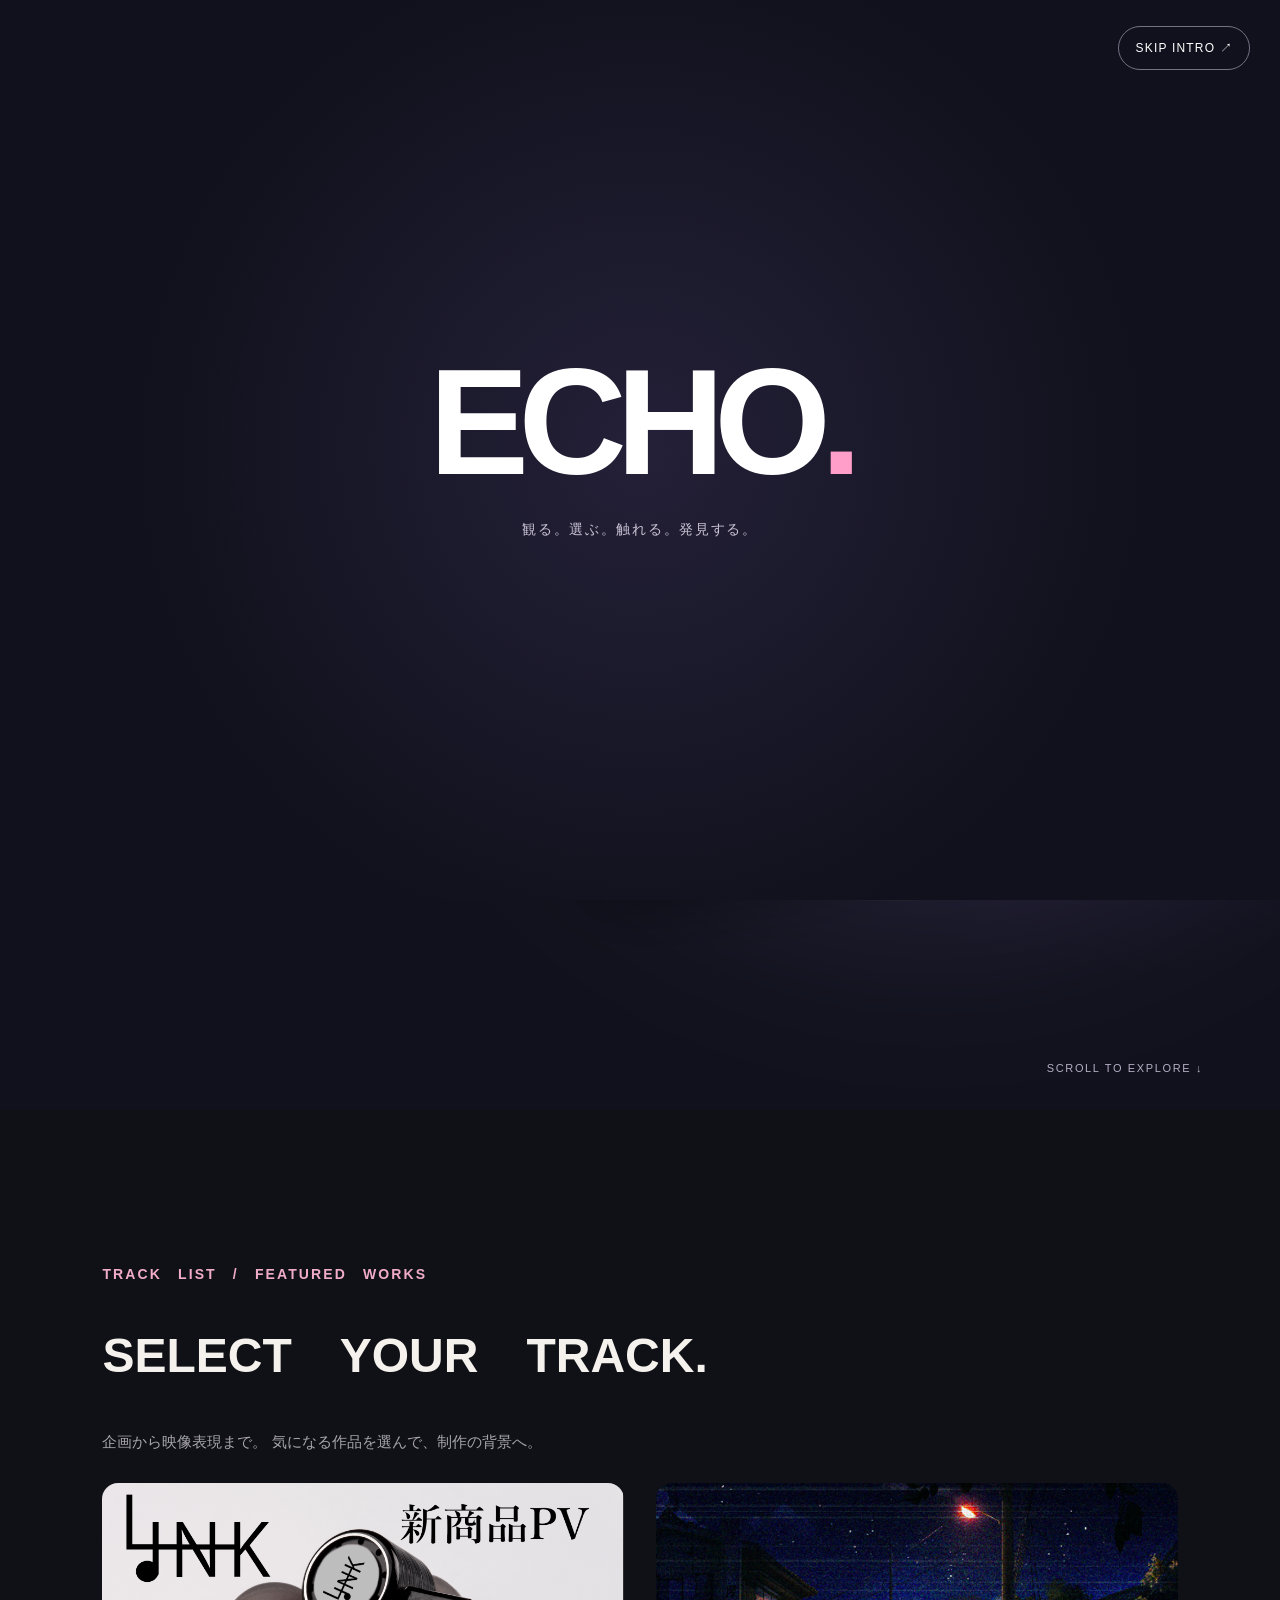
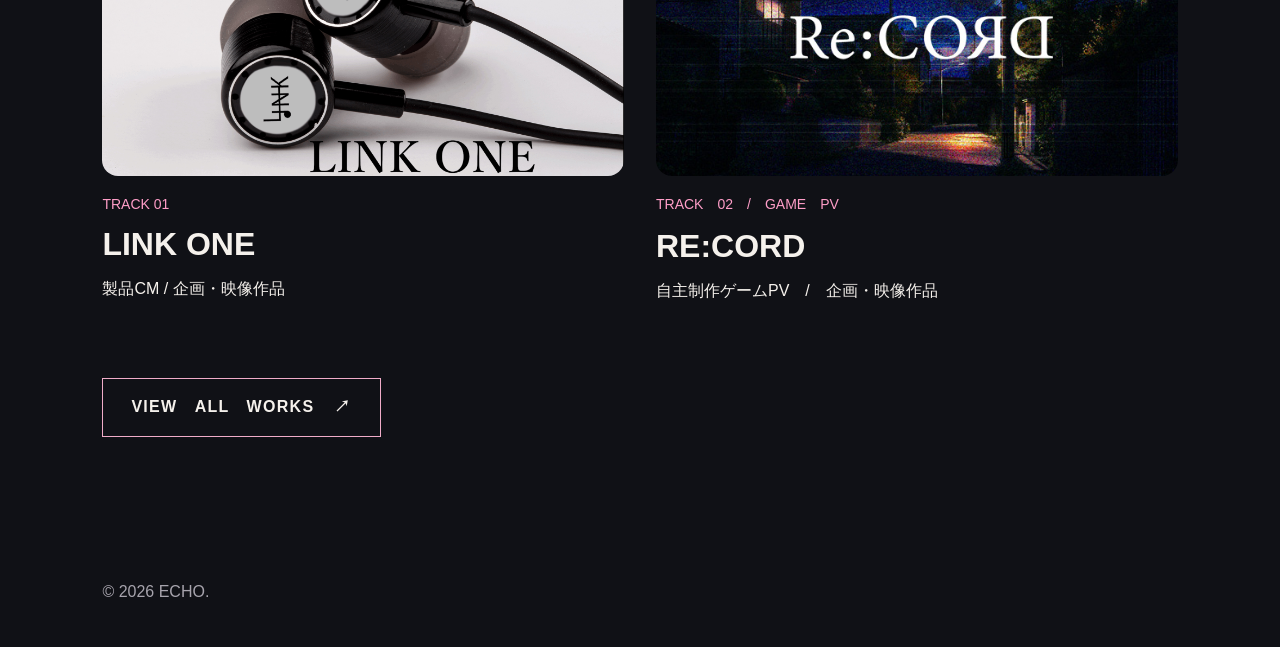
==== index.html @ 626e4f7c "Add files via upload" ====
<!DOCTYPE html>
<html lang="ja">


<head>
    <meta charset="UTF-8">
    <meta name="viewport" content="width=device-width,initial-scale=1.0">
    <title>HOME | ECHO.</title>
    <link rel="stylesheet" href="style.css">
</head>


<body>

    <!--　ECHO / OPENING　-->
    <div class="echo-opening" id="echo-opening" hidden>

        <button
               class="echo-opening-skip"
               id="echo-opening-skip"
               type="button">
               SKIP INTRO ↗ 
        </button>

        <div class="echo-opening-center">

            <div class="echo-opening-rings" aria-hidden="true">
                <span></span>
                <span></span>
                <span></span>
                <span></span>
            </div>

            <div class="echo-opening-logo">
                ECHO<span>.</span>
           </div>

            <p class="echo-opening-caption">
                観る。選ぶ。触れる。発見する。
            </p>

        </div>

    </div>

    <!--　サイト共通ナビゲーション　-->
    <nav class="site-nav" aria-label="メインナビゲーション">

        <a href="index.html" aria-current="page">
            HOME
        </a>

        <a href="works.html">
            WORKS
        </a>

        <a href="projects.html">
            PROJECTS
        </a>

        <a href="about.html">
            ABOUT
        </a>

        <a href="contact.html">
            CONTACT
        </a>

    </nav>


    <!--　ECHO/NEW HOME　-->
    <header class="echo-hero" id="home">

        <div class="echo-ambient" aria-hidden="true"></div>
        <div class="echo-burst" aria-hidden="true"></div>
        
        <div class="echo-hero-copy">

            <p class="echo-eyebrow">
                A CREATIVE ENTERTAINMENT ARCHIVE
            </p>

            <h1 class="echo-logo">
                ECHO<span>.</span>
            </h1>

            <p class="echo-main-copy">
                次は、どの世界で遊ぶ？
            </p>

            <p class="echo-sub-copy">
                観る。選ぶ。触れる。発見する。<br>
                生きた証が、誰かの記録に響く。
            </p>

            <div class="echo-colors" aria-hidden="true">
                <span></span>
                <span></span>
                <span></span>
                <span></span>
            </div>

            <div class="echo-actions">
                <a href="#works" class="echo-primary-btn">
                    EXPLORE WORKS ↗
                </a>

                <a href="about.html" class="echo-secondary-btn">
                    ABOUT ECHO ↗
                </a>
            </div>

            <div class="echo-now-selected">
                <span id="echo-now-label">
                    NOW SELECTED / GAME 
                </span>

                <a id="echo-open-work" href="record.html">
                    RE:CORDを見る ↗ 
                </a>
            </div>

            <p class="echo-tagline">
                STILL PLAYING. STILL RESONATING.
            </p>

        </div>

        <!--　浮遊する作品ジャケット　-->
        <div class="echo-stage" aria-label="注目作品">

            <!--　メイン作品　-->
            <a href="record.html"
               class="echo-card echo-card-main">

              <img src="record-thumb.jpg" alt="RE:CORD">

              <span class="echo-card-label">
                FEATURED / GAME
                <strong>RE:CORD</strong>
              </span>
            </a>

            <!--　サブ作品01　-->
            <a href="link-one.html"
               class="echo-card echo-card-link">

              <img src="LINK ONE サムネ.jpg" alt="LINK ONE">

              <span class="echo-card-label">
                VIDEO / LINK ONEのCMサムネイル
              </span>
            </a>

            <!--　サブ作品02　-->
            <a href="works.html"
               class="echo-card echo-card-design">

              <img src="corporate-series-thumb.png" alt="FRAME WORKS">

              <span class="echo-card-label">
                DESIGN / FRAME WORKS
              </span>
            </a>

        </div>

        <p class="echo-scroll">
            SCROLL TO EXPLORE ↓ 
        </p>

    </header>
    

    <main>
        <section id="works">
            
            <!--　TRACK　LIST　-->
            <div class="works-section-heading">

                <p class="works-section-label">
                    TRACK　LIST　/　FEATURED　WORKS
                </p>

                <h2>SELECT　YOUR　TRACK.</h2>

                <p class="works-section-description">
                    企画から映像表現まで。
                    気になる作品を選んで、制作の背景へ。
                </p>

            </div>

            <!--　作品一覧の開始　-->
            <div class="works-grid">

            <article class="work-card">
               
                <a class="work-link" href="link-one.html">
                    
                <div class="work-frame">
                    <img
                        class="work-art"
                        src="LINK ONE サムネ.jpg"
                        alt="有線イヤホンLINK ONEのCMサムネイル"
                    >
                </div>

                <p class="work-category">TRACK 01</p>
                <h3>LINK ONE</h3>
                <p>製品CM / 企画・映像作品</p>

                </a>
            </article>

            <!--- TRACK 02 :RE:CODE -->
            <article class="work-card">

                <a class="work-link" href="record.html">


                    <div class="work-frame">
                    
                        <img
                            class="work-art"
                            src="record-thumb.jpg"
                            alt="夜の町を背景にしたRE：CORDのゲームPVサムネイル"
                            >

                    </div>

                    <p class="work-category">TRACK　02　/　GAME　PV</p>

                    <h3>RE:CORD</h3>

                    <p>自主制作ゲームPV　/　企画・映像作品</p>

                </a>

            </article>

            </div>

           <!--　WORKS専用ページへのリンク　-->
           <a class="archive-link" href="works.html">
              VIEW　ALL　WORKS
              <span aria-hidden="true">↗</span>
           </a>
            
        </section>
    </main>


    <footer>
        <p>© 2026 ECHO.</p>
    </footer>


<script>
(() => {
    const hero = document.querySelector(".echo-hero");
    if(!hero) return;

    const cards = [
        ...hero.querySelectorAll(".echo-stage .echo-card")
    ];

    const works = {
        "record.html":{
            title:"RE:CORD",
            genre:"GAME",
            color:"#BDA2FF"
        },

        "link-one.html":{
            title:"LINK ONE",
            genre:"VIDEO",
            color:"#65DDE0"
        },

        "works.html":{
            title:"FRAME WORKS",
            genre:"DESIGN",
            color:"#FFD36F"
        }
    };

    const label = document.getElementById("echo-now-label");
    const openLink = document.getElementById("echo-open-work");
    const burst = hero.querySelector(".echo-burst")

    function updateSelected(){
        const main = hero.querySelector(".echo-card-main");
        const url = main.getAttribute("href");
        const work = works[url];

        if(!work) return;

        hero.style.setProperty("--echo-accent", work.color);

        label.textContent = "NOW SELECTED / " + work.genre;

        openLink.textContent = work.title + "を見る ↗ "
        openLink.href = url;

        cards.forEach(card => {
            const cardWork = works[card.getAttribute("href")];
            if (!cardWork) return;

            const action = card === main
              ? "詳細を見る : "
              :"メイン作品に選ぶ : ";

            card.setAttribute("aria-label", action + cardWork.title);
        });
    }

    cards.forEach(card => {
        card.addEventListener("click", event => {

            //メイン作品なら、そのまま詳細ページへ
            if (card.classList.contains("echo-card-main")){
                return;
            }

            //小さい作品なら、メインと入れ替える
            event.preventDefault();

            const previousMain =
              hero.querySelector(".echo-card-main");

            const previousSlot = 
              card.classList.contains("echo-card-link")
              ? "echo-card-link"
              : "echo-card-design";

            previousMain.classList.replace(
                "echo-card-main",
                previousSlot
            );

            card.classList.replace(
                previousSlot,
                "echo-card-main"
            );

            updateSelected();

            // ECHO BURSTｗｐ発動
            if (burst){
                burst.classList.remove("is-playing");

                //　連続クリックでも再生する
                void burst.offsetWidth;

                burst.classList.add("is-playing");
            }
        });
    });

    updateSelected();


    // =====================================
    // ECHO / 3D PARALLAX
    // =====================================

    const stage = hero.querySelector(".echo-stage");

    const canParallax = 
        window.matchMedia("(hover: hover) and (pointer: fine)").matches &&
        !window.matchMedia("(prefers-reduced-motion: reduce)").matches;

    if(stage && canParallax){

        let frameId = null;
        let mouseX = 0;
        let mouseY = 0;

        function moveCards(){
            frameId = null;

            cards.forEach(card => {

                //　メイン作品は大きく動かす
                const depth = 
                card.classList.contains("echo-card-main")
                    ? 1
                    : 0.55;

                card.style.setProperty(
                    "--echo-rot-x",
                    (-mouseY * 7 * depth) + "deg"
                );

                card.style.setProperty(
                    "--echo-rot-y",
                    (-mouseX * 9 * depth) + "deg"
                );

                card.style.setProperty(
                    "--echo-x",
                    (mouseX * 16 * depth) + "px"
                );

                card.style.setProperty(
                    "--echo-y",
                    (mouseY * 12 * depth) + "px"
                );
            });
        }

        stage.addEventListener("pointermove", event => {
            const rect = stage.getBoundingClientRect();

            mouseX = Math.max(-1, Math.min(1,
                (event.clientX - rect.left) / rect.width * 2 - 1
            ));

            mouseY = Math.max(-1, Math.min(1,
                (event.clientY - rect.top) / rect.height * 2 - 1
            ));

            if(frameId === null){
               frameId = requestAnimationFrame(moveCards);

            }
        });

        stage.addEventListener("pointerleave", () =>{
            if(frameId !== null){
                cancelAnimationFrame(frameId);
                frameId = null;
            }

            cards.forEach(card =>{
                card.style.removeProperty("--echo-rot-x");
                card.style.removeProperty("--echo-rot-y");
                card.style.removeProperty("--echo-x");
                card.style.removeProperty("--echo-y");
            });
        });
    }


})();
</script>

<script>
(() => {
    const opening = document.getElementById("echo-opening")
    const skip = document.getElementById("echo-opening-skip")

    if(!opening || !skip)return;

    //　動きを減らす設定ならオープニングを省略
    if(window.matchMedia(
        "(prefers-reduced-motion:reduce)"
    ).matches){
        return;
    }

    // オープニング開始
    opening.hidden = false;
    opening.classList.add("is-playing");

    let finished = false;

    function closeOpening(){
        if (finished) return;

        finished = true;
        opening.classList.add("is-closing");

        window.clearTimeout(timer);

        window.setTimeout(() => {
            opening.hidden = true;
        },350);
    }

    // 1.6秒後にオープニングを自動終了
    const timer = window.setTimeout(closeOpening, 1600);

    // スキップボタン
    skip.addEventListener("click", () => {
        closeOpening();

        // スキップ後はHOMEのボタンへ移動
        const homeButton =
            document.querySelector(".echo-primary-btn");

        if(homeButton){
           homeButton.focus({ preventScroll: true});
        }
    });
})();
</script>

</body>
</html>
---- style.css ----
/*　ページ全体のデザイン　*/
body {
    margin:0;
    background-color:#101116;
    color:#F5F1EC;
    font-family:Arial,sans-serif;
}


/*　最初の画面　*/
header{
    min-height:80vh;
    padding:40px 8%;

    display:flex;
    flex-direction:column;
    justify-content:center;

    background:radial-gradient(
        circle at 80% 30%,
        #39253F,
        #101116 65%
    );
}


/*　メインタイトル　*/
h1{
    font-size: clamp(48px,8vw,120px);
    letter-spacing:  0.04em;
    margin:0;
}


/*　キャッチコピー　*/
header p{
    color: #f0acc8;
    font-size: 20px;
}


/*　トップページのメイン部分　*/
main:not(.detail-page){
    padding:100px 8%;
}


/*　WORKS見出し　*/
h2{
    font-size: 48px;
}


/*　ページ下部　*/
footer{
    padding: 30px 8%;
    color:#A7A4AD;
}


/*　文字が下から現れるアニメーション　*/
@keyframes fadeUp{
    from{
        opacity: 0;
        transform:translateY(30px);
    }

    to{
        opacity:1;
        transform:translateY(0);
    }
}


/*　メインタイトルを動かす　*/
header h1{
    animation:fadeUp 1s ease-out both;
}


/*　キャッチコピーを少し遅れて動かす　*/
header p{
    animation:fadeUp 1s ease-out 0.3s both;
}


/*　ページ内の移動をなめらかにする　*/
html{
    scroll-behavior: smooth;
}


/*　動きを減らす設定の利用者に対応　*/
@media (prefers-reduced-motion: reduce){
    html{
        scroll-behavior: auto;
    
    }

    header h1,
    header p{
        animation:none;
    }
    
}


/*　作品カード全体　*/
.work-card{
    display:block;
    max-width: 540px;
    margin: 50px;
}


/*　画像を表示する枠　*/
.work-frame{
    overflow:hidden;
    border-radius:16px;
}


/*　カーソルを合わせたとき　*/
.work-card:hover .work-art{
    transform:scale(1.08);
}


/*　作品画像　*/
.work-art{
    display:block;
    width:100%;
    height:300px;
    object-fit:cover;

    transition:transform 0.5s ease;
}


/*　作品のカテゴリー　*/
.work-category{
    color:#F0ACC8;
    font-size:14px;
    margin-top:20px;
}


@media (prefers-reduced-motion:reduce){
    .work-art{
        transition:none;
    
    }
}


/*　作品カードのリンク　*/
.work-link{
    display:block;
    color:inherit;
    text-decoration:none;
}


/*　キーボート操作時の目印　*/
.work-link:focus-visible{
    outline:2px solid #F0ACC8;
    outline-offset: 6px;
}


/*　詳細ページ全体　*/
.detail-page{
    box-sizing:border-box;
    width:100%;
    max-width: 1280px;
    margin:0 auto;
    padding:80px 5% 120px;
}


/*　戻るリンク　*/
.back-link{
    display: inline-block;
    color:#F0ACC8;
    text-decoration:none;
    margin-bottom: 40px;
}


/*　作品カテゴリー　*/
.detail-category{
    color:#F0ACC8;
    font-size:14px;
    margin:0 0 16px;
}


/*　詳細ぺージのタイトル　*/
.detail-page h1{
    font-size:clamp(48px,8vw,100px);
    line-height: 1;
    margin:0;
}


/*　キャッチコピー　*/
.detail-lead{
    color:#F0ACC8;
    font-size:22px;
    margin-top:24px;
    margin-bottom:50px;
}


/*　作品の画像　*/
.detail-image{
    display:block;
    width:100%;
    height: auto;
    border-radius:16px;
}


/*　作品紹介文　*/
.detail-content{
    max-width: 760px;
    margin-top:90px;
    line-height: 1.9;
}


/*　動画セクション　*/
.movie-section{
    margin: 80px 0 0;
}


/*　動画セクション見出し　*/
.movie-section h2{
    font-size:clamp(32px,5vw,56px);
    margin:0 0 30px;
    letter-spacing: 0.04em;
    line-height: 1.1;
}


/*　動画の枠　*/
.video-frame{
    width:100%;
    max-width: 960px;
    aspect-ratio: 16/9;
    border-radius: 16px;
    overflow: hidden;
}

/*　Youtube動画　*/
.video-frame iframe{
    display: block;
    width:100%;
    height: 100%;
    border:none;
}


/*　コンセプト見出し　*/
.detail-content h2{
    font-size:clamp(32px,5vw,56px);
    margin:0 0 24px;
    letter-spacing: 0.04em;
    line-height: 1.1;
}


/*　本文　*/
.detail-content p{
    line-height: 1.9;
    margin: 0;
}


/*　制作情報全体　*/
.project-info{
    margin-top:80px;
}


/*　セクションのタイトル　*/
.project-info h2{
    font-size:24px;
    color:#F0ACC8;
    margin-bottom: 24px;
}


/*　制作情報を横並びにする　*/
.info-grid{
    display:grid;
    grid-template-columns: repeat(3,1fr);
    gap:30px;

    border-top:1px solid #45404B;
    padding-top:30px;
    margin:0;
}


/*　項目名　*/
.info-item dt{
    font-size:13px;
    color:#AAA4B0;
    margin-bottom:12px;
}


/*　項目の内容　*/
.info-item dd{
    font-size:18px;
    color:#FFFFFF;
    margin:0;
}


/*　スマホ表示　*/
@media(max-width:640px){
    .info-grid{
        grid-template-columns: 1fr;
        gap:24px;
    }
}


/*　演出紹介セクション　*/
.creative-point{
    display:grid;
    grid-template-columns: minmax(0,1fr) minmax(0,1fr);
    grid-template-areas: "visual text";
    gap:50px;
    align-items:center;

    margin-top:100px;
    padding-top:60px;
    border-top:1px solid #45404B;
}


/*　画像の枠　*/
.point-visual{
    grid-area: visual;
    overflow:hidden;
    border-radius: 16px;
}


/*　演出紹介の画像　*/
.point-visual img{
    display:block;
    width:100%;
    aspect-ratio: 4/3;
    object-fit: cover;

    transition:transform 0.5s ease;
}


/*　ホバーすると拡大　*/
.point-visual:hover img{
    transform:scale(1.05);
}


/*　番号　*/
.point-number{
    color:#F0ACC8;
    font-size:14px;
    letter-spacing:0.1em;

}


/*　見出し　*/
.point-text h2{
    font-size:32px;
    line-height:1.5;
}


/*　説明文　*/
.point-text p{
    line-height:1.9;
}


/*　動きを減らす設定に対応　*/
@media(prefers-reduced-motion:reduce){
    .point-visual img{
        transition: none;
    }

    .point-visual:hover img{
        transform:none;
    }
}


/*　文章の配置　*/
.point-text{
    grid-area:text;
}


/*　左右を反転させる　*/
.creative-point--reverse{
    grid-template-areas:"text visual";
}


/*　スマホでは両方とも縦並び　*/
@media(max-width:720px){
    .creative-point,
    .creative-point--reverse{
        grid-template-columns: minmax(0,1fr);
        grid-template-areas:
          "visual"
           "text";
    }
}


/*　SOUNDモードのボタン配置　*/
.sound-selector{
    display:flex;
    flex-wrap:wrap;
    gap:10px;
    margin-top:25px;
}


/*　ボタンの基本デザイン　*/
.sound-button{
    padding:12px 20px;
    border: 1px solid #584A60;
    border-radius: 6px;

    background-color: #211D28;
    color:#FFFFFF;
    font:inherit;
    
    transition:all 0.3s ease;
}


/*　カーソルを合わせたとき　*/
.sound-button:hover,
.sound-button:focus-visible{
    border-color:#F0ACC8;
}


/*　選択中のボタン　*/
.sound-button.is-active{
    background-color: #F0ACC8;
    color:#101116;
    border-color:#F0ACC8;
}


/*　選択中モードの表示　*/
.sound-current{
    margin-top:20px;
    font-size:14px;
}

.sound-current span{
    color: #F0ACC8;
    font-weight:bold;
}

@media(prefers-reduced-motion:reduce){
    .sound-button{
        transition:none;
    }
}


/*　SOUND画像の切り替え演出　*/
#sound-preview{
    opacity:1;
    filter:blur(0px);

    transition:
      opacity 0.45s ease,
      filter 0.45s ease,
      transform 0.5s ease;
}


/*　切り替え中　*/
#sound-preview.is-changing{
    opacity:0;
    filter: blur(6px);
}


/*　動きを減らす設定　*/
@media(prefers-reduced-motion:reduce){
    #sound-preview{
        transition: none;
        filter:none;
    }
}


/*　スマホ向けの余白・文字サイズ調整　*/
@media (max-width:720px){

    .detail-page{
        padding:50px 6% 80px;
    }

   .creative-point{
    gap:24px;
    margin-top:64px;
    padding-top:40px;
   }
   
   .point-text h2{
    font-size:24px;
   }

}


/*　LINK　ONE　ファストビュー　*/

/*　TRACKの文字・登場アニメーション　*/
.detail-page > .detail-category{
    font-size:12px;
    letter-spacing: 0.2em;
    animation: fadeUp 0.8s ease-out 0.1s both;
}


/*　メインタイトル　*/
.detail-page > h1{
    font-size:clamp(64px,10vw,144px);
    font-weight: 800;
    letter-spacing: -0.055em;
    line-height: 0.95;
    margin-top:24px;
    animation: fadeUp 0.8s ease-out 0.3s both;
}


/*　キャッチコピー・登場アニメーション　*/
.detail-page > .detail-lead{
    font-size:clamp(18px,2vw,24px);
    letter-spacing: 0.12em;
    margin-top:30px;
    margin-bottom: 44px;
    animation: fadeUp 0.8s ease-out 0.5s both;
}


/*　メイン画像・登場アニメーション　*/
.detail-page > .detail-image{
    width:100%;
    height: auto;
    border-radius: 10px;
    box-shadow: 0 30px 80px rgba(0, 0, 0, 0.35);
    animation: fadeUp 1s ease-out 0.7s both;
}


/*　動きを減らす設定の利用者に対応　*/
@media(prefers-reduced-motion: reduce){
    .detail-page > .detail-category,
    .detail-page > h1,
    .detail-page > .detail-lead,
    .detail-page > .detail-image{
        animation: none;
    }
}


/*　スクロール登場演出：初期状態　*/
.detail-page .creative-point.scroll-reveal{
    opacity:0;
    transform: translateY(50px);

    transition:
       opacity 0.8s ease,
       transform 0.8s ease;
}


/*　画面に入ったとき　*/
.detail-page .creative-point.scroll-reveal.is-visible{
    opacity:1;
    transform:translateY(0);
}


/*　動きを減らす設定　*/
@media(prefers-reduced-motion: reduce){
    .detail-page .creative-point.scroll-reveal{
        opacity:1;
        transform:none;
        transition:none;
    }
}


/*　ケーブル演出動画　*/
.creative-point .point-visual .cable-video{
    display:block;
    width: 100%;
    max-width: 100%;
    height: auto;
    aspect-ratio: 16/9;
    object-fit: contain;
    background-color: #101116;
}


/*　WORKSを横並びにする　*/
.works-grid{
    display: grid;
    grid-template-columns: repeat(2,minmax(0,1fr));
    gap: 32px;
    margin-top:0;
}


/*　作品カードの余分な余白を解除　*/
.works-grid .work-card{
    width: 100%;
    max-width: none;
    margin: 0;
}


/*　サムネイルの比率を統一　*/
.works-grid .work-art{
    height: auto;
    aspect-ratio: 16/9;
}


/*　スマホでは横並びにする　*/
@media(max-width:720px){
    .works-grid{
        grid-template-columns: 1fr;
        gap:40px;
    }
}


/* =================================
   RE:CORD 専用デザイン
================================= */

/*　ページ全体の背景　*/
.record-page{
    background: 
        radial-gradient(
            circle at 85% 15%,
            #301824 0%,
            transparent 35%

        ),
        linear-gradient(
            135deg,
            #151F32,
            #090D16 65%
        );

    color:#E9EAF0;

}


/*　BACK　TO　WORKS　*/
.record-page .back-link{
    color:#C98290; 
}


/*　TRACK　02　*/
.record-page .detail-category{
    color:#C98290;
}


/*　RE:CORDのタイトル・グリッチ演出　*/
.record-page .detail-page > h1{
    color:#E9EAF0;
    text-shadow: 0 0 35px rgba(122, 13, 18, 0.35);
    animation: 
        fadeUp 0.8s ease-out 0.3s both,
        recordGlitch 7s steps(1,end) 1.3s infinite;
}


/*　キャッチコピー　*/
.record-page .detail-lead{
    color:#BABCC8;
}


/*　制作情報の見出し　*/
.record-page .project-info h2{
    color:#C98290;
}


/*　メインビジュアル　*/
.record-page .detail-image{
    border: 1px solid #42303B;
    box-sizing:border-box;
    box-shadow: 0 24px 70px rgba(0, 0, 0, 0.5);
}


/* =================================
   RE:CORD グリッチ演出
================================= */

/*　一瞬だけ色がずれる　*/
@keyframes recordGlitch{

    0%, 86%, 91%, 100%{
        text-shadow: 0 0 22px #321A23;
    }

    87%, 89%{
        text-shadow: 
            -3px 0 #8B1016,
             3px 0 #355D85;
    }

    88%, 90%{
        text-shadow:
             2px 0 #8B1016,
            -2px 0 #355D85;
    }

}


/*　動きを減らす設定への対応　*/
@media (prefers-reduced-motion: reduce){
    .record-page .detail-page > h1{
        animation: none;
    }
}


/* RE:CORD　ネタバレ解説　*/
.record-page .record-spoiler{
    margin-top:30px;
    border:1px solid #42303B;
    border-radius: 12px;
    background-color: #151926;
    overflow: hidden;
}


/*　クリックする部分　*/
.record-page .record-spoiler summary{
    padding:20px;
    color:#C98290;
    font-weight: bold;
    cursor: pointer;

    list-style: none;
    display: flex;
    align-items: center;
    justify-content: space-between;
    gap: 16px;
}


/*　マウスを合わせたとき　*/
.record-page .record-spoiler summary:hover{
    background-color: #231D2A;
}


/*　開いたときの内容　*/
.record-page .record-spoiler-body{
    padding: 0 20px 24px;
}


/*　演出画像　*/
.record-page .record-spoiler-body img{
    display: block;
    width: 100%;
    height: auto;
    border-radius: 8px;
    margin-bottom: 24px;
}


/*　ネタバレ内の見出し　*/
.record-page .record-spoiler h3{
    color: #E9EAF0;
    font-size: 22px;
}


/*　ネタバレを開いたときのデザイン　*/
.record-page .record-spoiler[open]{
    border-color:#C98290;
}


/*　標準の三角マークを非表示　*/
.record-page .record-spoiler summary::after{
    content:"+";
    font-size: 24px;
    color:#C98290;
}


/*　開いているとき　*/
.record-page .record-spoiler summary:focus-visible{
    outline:2px solid #C98290;
    outline-offset: -3px;
}


/*　RE:CORD伏線の比較レイアウト　*/
.record-reveal-grid{
    display: grid;
    grid-template-columns: repeat(2,minmax(0,1fr));
    gap:20px;
    margin-top:24px;
}


/*　比較カード　*/
.record-reveal-card{
    padding: 24px;
    border:1px solid #42303B;
    border-radius: 10px;
    background-color: #171E28;
}


/*　真相側だけ色を変える　*/
.record-reveal-card:nth-child(2){
    background-color: #291B25;
}


/*　FIRST　VIEW　/　AFTER　REVEAL　*/
.record-reveal-card span{
    color:#C98290;
    font-size:12px;
    letter-spacing: 0.1em;
}


/*　見出し　*/
.record-reveal-card h3 {
    font-size:20px;
    margin: 16px 0;
}


/*　説明文　*/
.record-reveal-card p{
    line-height: 1.9;
    margin:0;
}


/*　スマホでは縦並び　*/
@media (max-width:720px){
    .record-reveal-grid{
        grid-template-columns: 1fr;
    }
}


/*　WORKSのカテゴリー見出し　*/
.works-section-heading{
    margin-top:56px;
    margin-bottom:28px;
}


/*　FEATURED　WORKS　*/
.works-section-label{
    color: #F0ACC8;
    font-size:14px;
    font-weight: bold;
    letter-spacing: 0.15em;
}


/*　説明文　*/
.works-section-description{
    color:#A7A4AD;
    font-size:15px;
    line-height: 1.8;
    margin-top:12px;
}


/*　ALL　WORKS　全体　*/
.all-works{
    margin-top:120px;
    padding-top:50px;
    border-top:1px solid #45404B;
}

.all-works > h2{
    font-size:clamp(28px,4vw,48px);
    margin-bottom:12px;
}


/*　カテゴリー見出し　*/
.all-works-category{
    color:#F0ACC8;
    font-size:18px;
    margin-top:50px;
    margin-bottom:24px;
}


/*　小さな作品カード　*/
.mini-works-grid{
    display:grid;
    grid-template-columns: repeat(3,minmax(0,1fr));
    gap:24px;
}

.mini-work-card{
    min-width:0;
}

.mini-work-card h4{
    font-size:16px;
    margin-top:14px;
}


/*　スマホ対応　*/
@media(max-width:720px){
    .all-works{
        margin-top:80px;
    }

    .mini-works-grid{
        grid-template-columns: 1fr;
    }
}


/*　ALL　WORKSのサムネイル　*/
.mini-work-frame{
    aspect-ratio:  16 / 9;
    overflow:hidden;
    border-radius: 10px;
    background-color: #292631;
}


/*　サムネイル画像　*/
.mini-work-art{
    display:block;
    width:100%;
    height: 100%;
    object-fit: contain;
}


/*　WORKS一覧へのリンク　*/
.archive-link{
    display: inline-flex;
    align-items: center;
    gap:20px;

    margin-top:60px;
    padding:18px 28px;

    border:1px solid #F0ACC8;
    color: #F5F1EC;
    text-decoration: none;
    font-weight: bold;
    letter-spacing: 0.08em;

    transition: background-color 0.3s ease,
    color 0.3s ease;

}

.archive-link:hover{
    background-color: #F0ACC8;
    color:#101116;
}

.archive-link:focus-visible{
    outline: 2px solid #F0ACC8;
    outline-offset: 4px;
}


/*　WORKS専用ファーストビュー　*/
.works-hero{
    min-height: 40vh;
    padding:80px 8%;

    background:linear-gradient(
        125deg,
        #34253C,
        #15151F 70%
    );
}


/*　小さな英語ラベル　*/
.works-hero .works-hero-label{
    color:#F0ACC8;
    font-size:13px;
    letter-spacing: 0.2em;
}


/*　メインタイトル　*/
.works-hero h1{
    font-size:clamp(64px, 10vw, 140px);
    letter-spacing: -0.05em;
}


/*　説明文　*/
.works-hero .works-hero-lead{
    color:#C8C1CB;
    font-size:clamp(16px, 2vw, 22px);
    line-height: 1.8;
}


/* =================================
   ABOUT PAGE
================================= */

/*　ファーストビュー　*/
.about-hero{
    min-height: 45vh;
    padding: 70px 8%;

    background: radial-gradient(
        circle at 80% 30%,
        #39253F,
        #101116 70%
    );
}


/*　小さなラベル　*/
.about-hero .about-label,
.about-section-label{
    color:#F0ACC8;
    font-size:13px;
    letter-spacing: 0.2em;
}


/*　タイトル　*/
.about-hero h1{
    font-size:clamp(64px, 10vw, 140px);
}


/*　キャッチコピー　*/
.about-hero .about-lead{
    color:#E6B2CB;
    font-size:clamp(18px, 2vw, 24px);
}


/*　自己紹介エリア　*/
.about-main{
    max-width: 1120px;
    margin:0 auto;
}

.about-intro{
    max-width: 760px;
}


/*　見出し　*/
.about-intro h2 {
    font-size:clamp(30px, 5vw, 52px);
    margin:24px 0 30px;
}


/*　本文　*/
.about-intro > p:not(.about-section-label){
    color:#C8C5CF;
    font-size:17px;
    line-height: 2;
    margin-bottom: 24px;
}


/* =================================
   ABOUT / CAREER
================================= */

.about-career{
    margin-top:120px;
}

.about-career h2{
    font-size:clamp(36px, 5vw, 56px);
    margin:20px 0 40px;
}


/*　経歴の縦ライン　*/
.career-timeline{
    list-style: none;
    margin: 0;
    padding:0;
}


/*　経歴1項目　*/
.career-item{
    position:relative;
    padding: 0 0 50px 30px;
    margin-left:8px;
    border-left: 1px solid #584A60;
}


/*　ライン上の丸　*/
.career-item::before{
    content:"";
    position: absolute;
    left:-6px;
    top:6px;
    width: 11px;
    height: 11px;
    border-radius: 50%;
    background-color: #F0ACC8;
}

.career-category{
    color:#F0ACC8;
    font-size:13px;
    letter-spacing: 0.15em;
}

.career-item h3 {
    font-size:clamp(20px, 3vw, 28px);
    margin:14px 0;
}

.career-item > p:last-child{
    color:#C8C5CF;
    line-height: 2;
    max-width: 700px;
}


/* =================================
   ABOUT / SKILL
================================= */

.about-skill{
    margin-top:120px;
}

.about-skill h2{
    font-size:clamp(36px, 5vw, 56px);
    margin:20px 0 20px;
}

.skill-lead{
    color:#A7A4AD;
    margin-bottom:40px;
    line-height: 1.8;
}


/*　スキルカードを横2列に並べる　*/
.skill-grid{
    display: grid;
    grid-template-columns: repeat(2, minmax(0, 1fr));
    gap:20px;
}


/*　スキルカード　*/
.skill-card{
    padding:28px;
    background-color: #1C1C25;
    border:1px solid #45404B;
    border-radius: 12px;

    transition: 
        border-color 0.3s ease,
        transform 0.3s ease;
}


/*　ツール名　*/
.skill-card h3{
    color: #F0ACC8;
    font-size: 21px;
    margin:0 0 14px;
}


/*　できること　*/
.skill-card p{
    color: #C8C5CF;
    font-size: 15px;
    line-height: 1.8;
    margin: 0;
}


/*　マウスを乗せたとき　*/
.skill-card:hover{
    border-color:#F0ACC8;
    transform: translateY(-5px);
}


/*　スマホ表示　*/
@media(max-width:720px){
    .skill-grid{
        grid-template-columns: 1fr;
    }
}


/*　動きを減らす設定　*/
@media(prefers-reduced-motion: reduce){
    .skill-card{
        transition: none;
    }

    .skill-card:hover{
        transform: none;
    }
}


/* =================================
   ABOUT / VISION
================================= */

.about-vision{
    margin-top:120px;
}

.about-vision h2{
    font-size:clamp(36px, 5vw, 56px);
    margin:20px 0 40px;
}


/*　メインメッセージ　*/
.vision-message{
    max-width:850px;
    padding:40px;
    background: linear-gradient(
        135deg,
        #251D2E,
        #171820
    );
    border-left:3px solid #F0ACC8;
    border-radius: 8px;
}


/*　メッセージの見出し　*/
.vision-message h3{
    color:#F5F1EC;
    font-size:clamp(24px, 3vw, 36px);
    line-height: 1.6;
    margin: 0 0 30px;
}


/*　メッセージ本文　*/
.vision-message p {
    color: #C8C5CF;
    font-size:16px;
    line-height: 2;
    margin:0 0 22px;
}

.vision-message p:last-child{
    margin-bottom:0;
}


/*　将来の目標　*/
.vision-future{
    color:#F0ACC8;
    font-size:18px;
    line-height: 1.9;
    margin-top: 36px;
    max-width: 760px;
}


/*　スマホ対応　*/
@media(max-width:720px){
    .vision-message{
        padding:26px;
    }

    .vision-future{
        font-size:16px;
    }
}


/* =================================
   CONTACT PAGE
================================= */

/*　ファーストビュー　*/
.contact-hero{
    min-height: 40vh;
    padding:70px 8%;

    background:linear-gradient(
        135deg,
        #34253C,
        #101116 75%
    );
}


/*　英語ラベル　*/
.contact-hero .contact-label{
    color:#F0ACC8;
    font-size:13px;
    letter-spacing: 0.2em;
}


/*　タイトル　*/
.contact-hero h1{
    font-size:clamp(64px, 10vw, 140px);
}


/*　キャッチコピー　*/
.contact-hero .contact-lead{
    color:#E6B2CB;
    font-size:clamp(18px, 2vw, 24px);
}


/*　メインエリア　*/
.contact-main{
    max-width: 1120px;
    margin: 0 auto;
}

.contact-section{
    max-width: 760px;
}

.contact-section h2{
    font-size:clamp(30px, 5vw, 52px);
    margin:24px 0 30px;
}


.contact-description{
    color:#C8C5CF;
    font-size: 17px;
    line-height: 2;
}


/*　フォームを設置するエリア　*/
.contact-form-area{
    margin-top:50px;
    padding:40px;
    background-color: #1C1C25;
    border:1px solid #45404B;
    border-radius: 12px;
}

.contact-form-area h3{
    color:#F0ACC8;
    font-size: 20px;
}

.contact-form-area p{
    color:#A7A4AD;
    line-height: 1.8;
}


/*　スマホ対応　*/
@media(max-width:720px){
    .contact-form-area{
        padding:24px;
    }
}


/* =================================
   共通ナビゲーション
================================= */

.site-nav{
    position:fixed;
    top:20px;
    right: 5%;
    z-index: 1000;

    display: flex;
    align-items: center;
    gap:4px;

    padding: 8px;
    background-color: #1C1C25;
    border:1px solid #45404B;
    border-radius: 50px;
}


/*　メニューの文字　*/
.site-nav a{
    padding:10px 15px;

    color:#F5F1EC;
    font-size:12px;
    font-weight: bold;
    letter-spacing: 0.06em;
    text-decoration:none;

    border-radius: 30px;
    transition:background-color 0.3s ease,
               color 0.3s ease;
}


/*　マウスを乗せたとき　*/
.site-nav a:hover{
    color:#101116;
    background-color: #F0ACC8;
}


/*　キーボード操作　*/
.site-nav a:focus-visible{
    outline:2px solid #F0ACC8;
    outline-offset: 3px;
}


/* スマホ対応　*/
@media(max-width:720px){
    .site-nav{
        top:12px;
        left:12px;
        right:12px;
        justify-content: center;
        gap:2px;
    }

    .site-nav a{
        padding: 9px 7px;
        font-size: 11px;
        letter-spacing: 0;
    }
}


/*　動きを減らす設定　*/
@media(prefers-reduced-motion:reduce){
    .site-nav a{
        transition: none;
    }
}


/* 現在開いているページ　*/
.site-nav a[aria-current="page"]{
    color:#101116;
    background-color: #F0ACC8;
}


/*　ネタバレ解説を開いたとき　*/
.record-page .record-spoiler[open] summary::after{
    content:"－";
}


/* =================================
   スマホ：下層ページの余白調整
================================= */

@media(max-width:720px){

    /*　WORKS・ABOUT・CONTACTの上部　*/
    .works-hero,
    .about-hero,
    .contact-hero{
        min-height: auto;
        padding: 104px 7% 56px;
        justify-content: flex-start;
    }

    /*　タイトル下のコンテンツ　*/
    .works-hero + main,
    main.about-main,
    main.contact-main{
        padding: 54px 7% 80px;
    }

}


/*　スマホ：作品詳細と固定ナビの重なり防止　*/
@media(max-width:720px){

    .detail-page{
        padding-top:100px ;
    }
    
}


/* =================================
   WORKS：作品詳細ポップアップ
================================= */

/*　作品カードのボタン　*/
.mini-work-button{
    display: block;
    width: 100%;
    padding: 0;
    border:none;
    background: transparent;
    color:inherit;
    font:inherit;
    text-align:left;
    cursor: pointer;
}

.mini-work-button:hover{
    opacity:0.8;
}

.mini-work-button:focus-visible{
    outline:2px solid #F0ACC8;
    outline-offset: 5px;
}


/*　ポップアップの本体　*/
.work-popover{
    position: fixed;
    inset:0;
    box-sizing: border-box;
    width: min(96vw, 960px);
    height: 70vh;
    max-height: 80vh;
    margin:auto;
    padding:32px;
    overflow-y:auto;

    background: #1C1C25;
    color:#F5F1EC;
    border:1px solid #F0ACC8;
    border-radius: 18px;
    box-shadow: 0 24px 80px rgba(0, 0, 0, 0.5);
}


/*　背景を暗くする */
.work-popover::backdrop{
    background: rgba(0, 0, 0, 0.75);
}


/*　閉じるボタン　*/
.work-popover-close{
    display: block;
    margin-left: auto;
    border:none;
    background:transparent;
    color:#F5F1EC;
    font-size:28px;
    cursor:pointer;
}


/*　カテゴリー　*/
.work-popover-label{
    color:#F0ACC8;
    font-size:12px;
    letter-spacing: 0.15em;
}

/*　タイトルと説明　*/
.work-popover h2 {
    margin: 16px 0 24px;
    font-size:clamp(24px, 5vw, 36px);
}

.work-popover p {
    line-height: 1.9;
}


/*　スマホ表示　*/
@media(max-width:720px){
    .work-popover{
        padding: 24px;
        width:92vw;
    }
}


/*　ポップアップ内の動画リンク　*/
.work-popover a.work-popover-link,
.work-popover a.work-popover-link:link,
.work-popover a.work-popover-link:visited{
    display: inline-flex;
    align-items: center;
    min-height: 44px;
    margin-top:24px;
    padding: 12px 22px;

    background:#F0ACC8;
    color:#101116;
    border:1px solid #F0ACC8;
    border-radius: 8px;

    font-weight: 700;
    text-decoration: none;
    transition: 0.25s ease;

}


/*　マウスを重ねたとき　*/
.work-popover a.work-popover-link:hover{
    background:transparent;
    color:#F0ACC8;
}


/*　キーボード操作時　*/
.work-popover a.work-popover-link:focus-visible{
    outline:2px solid #F5F1EC;
    outline-offset: 4px;
}


/* =================================
   WORKS：クリックできる作品の演出
================================= */

/*　詳細を見る案内　*/
.mini-work-button::after{
    content: "VIEW　DETAILS↗";
    display: inline-block;
    margin-top: 10px;
    color: #F0ACC8;
    font-size: 12px;
    font-weight: bold;
    letter-spacing: 0.08em;
}


/*　HOME：作品一覧へのスクロール位置　*/
#works{
    scroll-margin-top: 90px;
}


/* =================================
   WORKS：SHORT FORM 縦型作品
================================= */

/*　PC:短尺作品を3列に並べる　*/
.mini-works-grid.short-works-grid{
    grid-template-columns: repeat(3, minmax(0, 1fr));
    max-width: 900px;
    gap:24px;
    margin-top:24px;
}


/*　短尺作品の画像枠を9：16にする　*/
.short-works-grid .mini-work-frame{
    aspect-ratio: 9/16;
    background-color:#1C1C25 ;
    border: 1px solid #45404B;
    box-sizing: border-box;
}


/*　スマホ：短尺作品を2列に並べる　*/
@media(max-width:720px){

    .mini-works-grid.short-works-grid{
        grid-template-columns: repeat(2, minmax(0, 1fr));
        gap:16px;
    }

    .short-works-grid .mini-work-card h4{
        font-size:14px;
        line-height: 1.5;
    }

}


/*　作品のAI使用表記　*/
.work-ai-note{
    color:#A7A4AD;
    font-size: 12px;
    line-height: 1.7;
    margin:8px 0 0;
}


/* =====================================
   ECHO / HOME FIRST VIEW
===================================== */

.echo-hero{
    position:relative;
    isolation: isolate;
    overflow: hidden;

    display: grid;
    grid-template-columns: 44% 56%;
    align-items: center;

    min-height: 100svh;
    padding: 125px 6% 85px;

    background:#10111C;
    color:#F6F2F7;
}


/*　背景の光　*/
.echo-hero::before{
    content:"";
    position: absolute;
    width: 850px;
    height: 850px;
    right:-260px;
    top:50%;
    transform:translateY(-50%);

    background:radial-gradient(
        circle,
        #6B3C9655 0%,
        #30214333 40%,
        transparent 70%
    );

    pointer-events: none;
    z-index: -1;
}


/*　左側のテキスト　*/
.echo-hero-copy{
    position: relative;
    z-index: 3;
}

.echo-eyebrow{
    color:#FF9EC8;
    font-size:12px;
    letter-spacing: 0.18em;
    margin-bottom:22px;
}

.echo-logo{
    font-size: clamp(80px, 11vw, 170px);
    font-weight: 900;
    line-height: 0.95;
    letter-spacing: -0.07em;
    margin:0 0 35px;
    color:#FFFFFF;
}

.echo-logo span{
    color:#FF9EC8;
}

.echo-main-copy{
    font-size:clamp(25px, 3vw, 44px);
    font-weight: 800;
    line-height: 1.45;
    margin-bottom: 18px;
}

.echo-sub-copy{
    color:#CCC5D5;
    font-size:15px;
    line-height: 2;
}


/*　4ジャンルの色　*/
.echo-colors{
    display: flex;
    gap:12px;
    margin: 28px 0;
}

.echo-colors span{
    width: 12px;
    height: 12px;
    border-radius: 50%;
}

.echo-colors span:nth-child(1){
    background: #65DDE0;
}

.echo-colors span:nth-child(2){
    background: #BDA2FF;
}

.echo-colors span:nth-child(3){
    background:#FF9EC8;
}

.echo-colors span:nth-child(4){
    background:#FFD36F;
}


/*　ボタン　*/
.echo-actions{
    display: flex;
    flex-wrap: wrap;
    gap:14px;
}

.echo-actions a{
    display:inline-block;
    padding: 15px 24px;
    border-radius: 50px;
    text-decoration: none;
    font-size:13px;
    font-weight: 700;
    transition: transform 0.3s, background 0.3s;
}

.echo-primary-btn{
    background: #FF9EC8;
    color:#10111C;
}

.echo-secondary-btn{
    color:#FFFFFF;
    border:1px solid #777186;
}

.echo-actions a:hover{
    transform: translateY(-5px);
}

.echo-actions a:focus-visible{
    outline: 3px solid #65DDE0;
    outline-offset: 4px;
}

.echo-tagline{
    margin-top:42px;
    color:#8E889D;
    font-size:11px;
    letter-spacing: 0.15em;
}


/* =====================================
   ECHO / FLOATING JACKETS
===================================== */

.echo-stage{
    position:relative;
    width: 100%;
    height: 540px;
    z-index: 2;
}


/*　共鳴する円　*/
.echo-stage::before{
    content:"";
    position:absolute;
    width: 250px;
    height: 250px;
    top:50%;
    left:50%;
    transform: translate(-50%, -50%);
    border:1px solid #BDA2FF55;
    border-radius: 50%;

    box-shadow: 
      0 0 0 65px #65DDE00C,
      0 0 0 130px #FF9EC80A,
      0 0 0 200px #FFD36F08;

    pointer-events: none;
}

.echo-card{
    position: absolute;
    display: block;
    overflow: hidden;
    border-radius: 16px;
    background: #211D2C;

    box-shadow: 0 25px 80px #00000088;

    transition: 
      transform 0.45s ease,
      box-shadow 0.45s ease;

    animation:
      echoAppear 1s ease both,
      echoFloat 6s ease-in-out infinite;
}

.echo-card img{
    display: block;
    width: 100%;
    height: 100%;
    object-fit: cover;
}

.echo-card-label{
    position: absolute;
    left: 0;
    right: 0;
    bottom: 0;

    padding: 14px;
    background: linear-gradient(
        transparent,
        #10111CEE
    );

    color:#FFFFFF;
    font-size: 12px;
    font-weight: 600;
}

.echo-card-label strong{
    display:block;
    font-size: 25px;
    margin-top:5px;
}


/*　メイン　*/
.echo-card-main{
    aspect-ratio: 16 / 10;

    z-index: 3;
    border:2px solid #BDA2FF;

    animation-delay:0.2s, 1.2s;

}


/*　LINK ONE　*/
.echo-card-link{
    aspect-ratio: 16 / 10;
    right: 0;

    z-index: 2;
    border:2px solid #65DDE0;
    transform: rotate(9deg);

    animation-delay: 0.55s, 1.55s;
}


/*　デザイン　*/
.echo-card-design{
    aspect-ratio: 16 / 10;

    z-index: 4;
    border: 2px solid #FFD36F;

    animation-delay: 0.85s, 1.85s;
}


/*　ホバー　*/
.echo-card:hover,
.echo-card:focus-visible{
    transform: rotate(0deg) scale(1.06);
    box-shadow:0 35px 100px #BDA2FF55;
    z-index: 6;
}

.echo-card:focus-visible{
    outline:3px solid #FFFFFF;
    outline-offset: 4px;
}


/*　登場アニメーション　*/
@keyframes echoAppear{
    from{
        opacity: 0;
        filter:blur(12px);
    }

    to{
        opacity: 1;
        filter: blur(0);
    }
}


/*　常にゆっくり浮遊　*/
@keyframes echoFloat{
    0%, 100%{
        translate: 0 0;
    }
    50%{
        translate: 0 -12px;
    }
}


/*　スクロール案内　*/
.echo-scroll{
    position: absolute;
    bottom: 25px;
    right: 6%;

    color:#B6AFC5;
    font-size:11px;
    letter-spacing: 0.15em;
}


/* =====================================
   MOBILE
===================================== */

@media(max-width:720px){

    .echo-hero{
        grid-template-columns: 1fr;
        padding: 115px 20px 70px;
    }

    .echo-logo{
        font-size:clamp(75px, 20vw, 115px);
    }

    .echo-main-copy{
        font-size:27px;
    }

    .echo-stage{
        height: 360px;
        margin-top:35px;
    }

    .echo-card-link{
        width:46%;
        right: 0;
        top:3%;
    }

    .echo-card-design{
        width: 48%;
        left: 0;
        bottom: 5%;
    }

    .echo-card-label{
        padding: 8px;
        font-size: 10px;
    }

    .echo-card-label strong {
        font-size: 17px;
    }

    .echo-scroll{
        bottom: 15px;
    }
}

@media(prefers-reduced-motion: reduce){
    .echo-card{
        animation: none;
        translate: none;
    }

    .echo-card,
    .echo-actions a{
        transition: none;
    }
}


/* =====================================
   ECHO / JACKET SWITCH
===================================== */

.echo-card{
    right:auto;
    bottom: auto;

    transition: 
      left 0.7s cubic-bezier(.2,.8,.2,1),
      top 0.7s cubic-bezier(.2,.8,.2,1),
      width 0.7s cubic-bezier(.2,.8,.2,1),
      transform 0.7s cubic-bezier(.2,.8,.2,1),
      box-shadow 0.4s ease;
}


/*　中央：メイン作品　*/
.echo-card-main{
    left: 14%;
    top: 20%;
    width: 76%;
    transform: rotate(0deg);
    border-color:var(--echo-accent, #BDA2FF);
}


/*　右上：サブ作品　*/
.echo-card-link{
    left:60%;
    top:2%;
    width: 40%;
    transform: rotate(9deg);
}


/*　左下：サブ作品　*/
.echo-card-design{
    left:0;
    top:70%;
    width: 44%;
    transform: rotate(-9deg);
}


/*　選択中の作品　*/
.echo-now-selected{
    display: flex;
    flex-direction: column;
    align-items: flex-start;
    gap: 10px;

    margin-top:30px;
    padding-left: 14px;
    border-left: 3px solid var(--echo-accent, #BDA2FF);
}

.echo-now-selected span{
    color:var(--echo-accent, #BDA2FF);
    font-size:11px;
    letter-spacing: 0.12em;
}

.echo-now-selected a {
    color:#F6F2F7;
    font-size:15px;
    font-weight: 700;
    text-decoration: none;
}

.echo-now-selected a:hover{
    color:var(--echo-accent, #BDA2FF);
}

.echo-now-selected a:focus-visible{
    outline: 3px solid #65DDE0;
    outline-offset: 5px;
}

@media(max-width:720px){
    .echo-card-main{
        left:11%;
        top:22%;
        width: 78%;
    }

    .echo-card-link{
        left: 54%;
        top:3%;
        width: 46%;
    }

    .echo-card-design{
        left:0;
        top:70%;
        width: 48%;
    }
}

@media(prefers-reduced-motion: reduce){
    .echo-card{
        transition: none;
    }
}


/* =====================================
   ECHO / BURST EFFECT
===================================== */

/*　選んだ作品の色で光る背景　*/
.echo-ambient{
    position: absolute;
    left:73%;
    top:50%;

    width: 750px;
    height: 650px;
    border-radius: 50%;

    background-color: var(--echo-accent, #BDA2FF);
    filter: blur(130px);
    opacity: 0.18;

    transform: translate(-50%, -50%);
    transition: background-color 0.7s ease;

    pointer-events: none;
    z-index: 0;
}


/*　選択した瞬間に広がる波紋　*/
.echo-burst{
    position: absolute;
    left: 73%;
    top:50%;

    width: 300px;
    aspect-ratio: 1;
    border-radius: 50%;

    background:radial-gradient(
        circle,
        var(--echo-accent, #BDA2FF) 0%,
        transparent 70%
    );

    opacity: 0;
    transform: translate(-50%, -50%) scale(0.2);

    pointer-events: none;
    z-index: 1;
}


/*　波紋の輪郭　*/
.echo-burst::after{
    content: "";
    position: absolute;
    inset: 12px;

    border:2px solid var(--echo-accent, #BDA2FF);
    border-radius: 50%;

    box-shadow: 
        0 0 45px 10px var(--echo-accent, #BDA2FF);
}


/*　JSから呼び出されるアニメーション　*/
.echo-burst.is-playing{
    animation: echoBurst 0.9s ease-out both;
}

@keyframes echoBurst{
    0%{
        opacity: 0.75;
    }

    50%{
        opacity: 0.4;
    }

    100%{
        opacity: 0;
        transform: translate(-50%, -50%) scale(4.5);
    }
}


/*　スマートフォン */
@media(max-width:720px){
    .echo-ambient{
        left:50%;
        top:70%;
        width: 100vw;
        height: 500px;
        opacity: 0.14;
    }

    .echo-burst{
        left: 50%;
        top:70%;
    }
}


/*　動きを減らす設定　*/
@media(prefers-reduced-motion: reduce){
    .echo-ambient{
        transition: none;
    }

    .echo-burst.echo-burst.is-playing{
        animation: none;
    }
}


/* =====================================
   ECHO / 3D PARALLAX
===================================== */

.echo-stage .echo-card{
    transform:
        perspective(900px)
        translate3d(
            var(--echo-x, 0px),
            var(--echo-y, 0px),
            0
        )
        rotateZ(var(--echo-angle, 0deg))
        rotateX(var(--echo-rot-x, 0deg))
        rotateY(var(--echo-rot-y, 0deg))
        scale(var(--echo-scale, 1));

    transition: 
        left 0.7s cubic-bezier(.2,.8,.2,1),
        top 0.7s  cubic-bezier(.2,.8,.2,1),
        width 0.7s cubic-bezier(.2,.8,.2,1),
        transform 0.28s ease-out,
        box-shadow 0.4s ease;
    
}


/*　メイン作品　*/
.echo-stage .echo-card-main{
    --echo-angle:0deg;
}


/*　右上の作品　*/
.echo-stage .echo-card-link{
    --echo-angle:9deg;
}


/*　左下の作品　*/
.echo-stage .echo-card-design{
    --echo-angle:-9deg;
}


/*　マウスを合わせると少し拡大　*/
.echo-stage .echo-card:hover,
.echo-stage .echo-card:focus-visible{
    --echo-scale:1.07;
}


/*　動きを減らす設定　*/
@media(prefers-reduced-motion: reduce){
    .echo-stage .echo-card{
        transform: rotateZ(var(--echo-angle, 0deg));
        transition: none;
    }
}


/* =====================================
   ECHO / OPENING
===================================== */

.echo-opening{
    position: fixed;
    inset:0;
    z-index: 3000;

    display: grid;
    place-items: center;
    overflow: hidden;

    background:radial-gradient(
        circle at center,
        #242038 0%,
        #10111C 65%
    );

    color:#F6F2F7;
    opacity: 1;
    transition: opacity 0.35s ease;
}


/*　非表示状態　*/
.echo-opening[hidden]{
    display: none;
}


/*　終了時にフェードアウト　*/
.echo-opening.is-closing{
    opacity: 0;
    pointer-events: none;
}


/*　中央の演出　*/
.echo-opening-center{
    position: relative;
    display: flex;
    flex-direction: column;
    align-items: center;
    justify-content: center;

    width: 100%;
    min-height: 320px;
}


/*　4色の波紋　*/
.echo-opening-rings{
    position: absolute;
    top:50%;
    left: 50%;

    width: 180px;
    height: 180px;

    transform: translate(-50%, -50%);
    pointer-events: none;
}

.echo-opening-rings span{
    position: absolute;
    inset: 0;

    border: 2px solid;
    border-radius: 50%;

    opacity: 0;
}


.echo-opening-rings span:nth-child(1){
    border-color:#65DDE0;
    animation-delay: 0.05s;
}

.echo-opening-rings span:nth-child(2){
    border-color:#BDA2FF;
    animation-delay: 0.19s;
}

.echo-opening-rings span:nth-child(3){
    border-color: #FF9EC8;
    animation-delay: 0.33s;
}

.echo-opening-rings span:nth-child(4){
    border-color: #FFD36F;
    animation-delay: 0.47s;
}


/*　波紋の発生　*/
.echo-opening.is-playing .echo-opening-rings span{
    animation-name: echoOpeningRipple;
    animation-duration: 1s;
    animation-timing-function: ease-out;
    animation-fill-mode: both;
}

@keyframes echoOpeningRipple{
    0%{
        transform: scale(0.2);
        opacity: 0;
    }

    25%{
        opacity: 0.95;
    }

    100%{
        transform: scale(2.8);
        opacity: 0;
    }
}


/*　ECHOロゴ　*/
.echo-opening-logo{
    position: relative;
    z-index: 2;

    font-size: clamp(70px, 12vw, 150px);
    font-weight: 900;
    letter-spacing: -0.07em;
    line-height: 1;

    color: #FFFFFF;
}

.echo-opening-logo span{
    color:#FF9EC8;
}

.echo-opening.is-playing .echo-opening-logo{
    animation: echoOpeningLogo 0.85s ease-out both;
}

@keyframes echoOpeningLogo{
    0%{
        opacity: 0;
        transform: scale(0.75);
        filter:blur(12px);
    }

    65%{
        opacity: 1;
        filter:blur(0);
    }

    100%{
        opacity: 1;
        transform: scale(1);
        filter: blur(0);
    }
}


/*　キャッチコピー　*/
.echo-opening-caption{
    position: relative;
    z-index: 2;

    margin-top: 24px;
    color: #C9C2D3;
    font-size:14px;
    letter-spacing: 0.12em;
    text-align:center;
}

.echo-opening.is-playing .echo-opening-caption{
    animation: echoOpeningText 0.65s ease-out 0.65s both;
}

@keyframes echoOpeningText{
    from{
        opacity: 0;
        transform: translateY(14px);
    }

    to{
        opacity: 1;
        transform: translateY(0);
    }
}


/*　スキップボタン　*/
.echo-opening-skip{
    position: absolute;
    top:26px;
    right: 30px;
    z-index: 5;

    min-height: 44px;
    padding: 10px 16px;

    background: transparent;
    border:1px solid #777186;
    border-radius: 50px;

    color: #FFFFFF;
    font:inherit;
    font-size: 12px;
    letter-spacing: 0.1em;

    cursor: pointer;
}

.echo-opening-skip:hover{
    background: #FF9EC8;
    color:#10111C;
}

.echo-opening-skip:focus-visible{
    outline: 3px solid #65DDE0;
    outline-offset: 4px;
}


/*　スマホ　*/
@media(max-width:720px){
    .echo-opening-rings{
        width: 120px;
        height: 120px;
    }

    .echo-opening-caption{
        font-size: 12px;
        letter-spacing: 0.04em;
    }

    .echo-opening-skip{
        top:18px;
        right: 18px;
    }
}


/*　動きを減らす設定　*/
@media(prefers-reduced-motion: reduce){
    .echo-opening{
        transition: none;
    }

    .echo-opening.is-playing .echo-opening-rings span,
    .echo-opening.is-playing .echo-opening-logo,
    .echo-opening.is-playing .echo-opening-caption{
        animation: none;
    }
}


/* =====================================
   ECHO / PORTFOLIO HERO
===================================== */

.echo-works-hero{
    box-sizing:border-box;
    min-height: 58svh;
    padding: 140px 8% 80px;

    display: flex;
    flex-direction: column;
    align-items: flex-start;
    justify-content: center;

    background:
        radial-gradient(
            circle at 85% 35%,
            #50336A88 0%,
            transparent 43%
        ),
        linear-gradient(
            120deg,
            #10111C,
            #242038 75%
        );

    border-bottom: 1px solid #45404B;
}

.echo-works-hero .works-hero-label{
    color:#FF9EC8;
    font-size: 12px;
    letter-spacing: 0.18em;
}

.echo-works-hero h1 {
    color:#F6F2F7;
    font-size: clamp(48px, 9vw, 130px);
    font-weight: 900;
    letter-spacing: -0.055em;
    line-height: 1.05;
    overflow: anywhere;
    margin: 22px 0 30px;
}

.echo-works-hero h1 span{
    color:#FF9EC8;
}

.echo-works-hero .echo-works-catch{
    color:#F6F2F7;
    font-size: clamp(22px, 3vw, 36px);
    font-weight: 800;
    line-height: 1.5;
    margin: 0 0 15px;
}

.echo-works-hero .works-hero-lead{
    color:#CCC5D5;
    font-size: 15px;
    line-height: 2;
    margin: 0;
}

.echo-works-links{
    display: flex;
    flex-wrap: wrap;
    gap: 14px;
    margin-top: 35px;
}

.echo-works-links a {
    display: inline-block;
    padding: 14px 22px;

    border:1px solid #6B6378;
    border-radius: 50px;

    color:#F6F2F7;
    font-size:12px;
    font-weight: 700;
    text-decoration: none;

    transition: 
        background 0.3s,
        transform 0.3s;
}

.echo-works-links a:first-child{
    background:#FF9EC8;
    border-color: #FF9EC8;
    color:#10111C;
}

.echo-works-links a:hover{
    transform: translateY(-4px);
}

.echo-works-links a:focus-visible{
    outline: 3px solid #65DDE0;
    outline-offset: 4px;
}

#featured-works,
#all-works{
    scroll-margin-top:100px;
}


/*　スマートフォン　*/
@media(max-width:720px){
    .echo-works-hero{
        padding: 125px 7% 65px;
        min-height: 55svh;
    }

    .echo-works-hero h1 {
        font-size: clamp(46px, 11vw, 76px);
    }

    .echo-works-links a {
        padding: 12px 16px;
    }
}

@media(prefers-reduced-motion: reduce){
    .echo-works-links a{
        transition: none;
    }
}


/* ECHO　/　作品紹介文　*/

.works-grid .work-summary{
    color:#C8C2D0;
    font-size:14px;
    font-weight: 400;
    line-height: 1.9;
    margin-top: 16px;
    max-width: 500px;
}

.works-grid .work-card h3{
    font-size: clamp(24px, 3vw, 32px);
    margin: 12px 0;
}

.works-grid .work-card .work-category{
    color: #FF9EC8;
}


/* =====================================
   ECHO / GENRE FILTER
===================================== */

.echo-genre-filter{
    display: flex;
    flex-wrap: wrap;
    gap:12px;
    margin:0 0 20px;
}

.echo-filter-btn{
    padding: 13px 23px;

    background: #222038;
    border:1px solid #514A60;
    border-radius: 50px;

    color:#F6F2F7;
    font-size:12px;
    font-weight: 700;
    letter-spacing: 0.08em;

    cursor: pointer;
    transition: 0.3s ease;
}

.echo-filter-btn:hover{
    border-color: #FF9EC8;
    transform: translateY(-4px);
}

.echo-filter-btn.is-active{
    background:#FF9EC8;
    border-color: #FF9EC8;
    color: #10111C;
}

.echo-filter-btn:focus-visible{
    outline:3px solid #65DDE0;
    outline-offset: 4px;
}


/*　非表示作品を確実に隠す　*/
.work-card[hidden],
.mini-work-card[hidden]{
    display: none !important;
}

.echo-filter-status{
    color:#AAA6BB;
    font-size:13px;
    margin: 0 0 32px;
}

@media(max-width:720px){
    .echo-genre-filter{
        gap: 8px;
    }

    .echo-filter-btn{
        padding: 11px 15px;
        font-size: 11px;
    }
}

@media(prefers-reduced-motion: reduce){
    .echo-filter-btn{
        transition: none;
    }
}


/* =====================================
   ECHO / PROJECTS PAGE
===================================== */

.projects-hero{
    box-sizing: border-box;
    min-height: 58svh;
    padding: 140px 8% 85px;

    display: flex;
    flex-direction: column;
    align-items: flex-start;
    justify-content: center;

    background: 
        radial-gradient(
            circle at 80% 35%,
            #493461 0%,
            transparent 48%
        ),
        #10111C;

    border-bottom: 1px solid #444052;
}

.projects-hero .projects-eyebrow{
    color:#FF9EC8;
    font-size: 12px;
    letter-spacing: 0.2em;
}

.projects-hero h1{
    color:#F6F2F7;
    font-size: clamp(48px, 9vw, 130px);
    font-weight: 900;
    letter-spacing: -0.055em;
    margin: 20px 0 30px;
}

.projects-hero h1 span{
    color: #FF9EC8;
}

.projects-hero .projects-lead{
    color: #F6F2F7;
    font-size: clamp(22px, 3vw, 38px);
    font-weight: 800;
    line-height: 1.5;
    margin: 0;
}

.projects-hero .projects-description{
    color: #C9C2D3;
    font-size: 15px;
    line-height: 2;
    margin: 18px;
}

.projects-entry{
    padding: 50px 0 85px;
    border-bottom: 1px solid #444052;
}

.projects-number{
    color:#FF9EC8;
    font-size: 13px;
    font-weight: 700;
    letter-spacing: 0.16em;
}

.projects-entry h2{
    color:#F6F2F7;
    font-size: clamp(36px, 6vw, 72px);
    letter-spacing: -0.04em;
    margin: 16px 0;
}

.projects-subtitle{
    color:#BDA2FF;
    font-size: 14px;
    font-weight: 700;
}

.projects-intro{
    max-width: 760px;
    color:#C9C2D3;
    font-size: 16px;
    line-height: 2;
    margin: 30px 0 45px;
}

.projects-grid{
    display: grid;
    grid-template-columns: repeat(2, minmax(0, 1fr));
    gap:20px;
}

.projects-point{
    min-width: 0;
    padding: 28px;

    background:#1C1C2B;
    border:1px solid #464156;
    border-radius: 14px;
}

.projects-point h3{
    color:#FF9EC8;
    font-size: 12px;
    letter-spacing: 0.1em;
    margin: 0 0 20px;
}

.projects-point h4{
    color:#F6F2F7;
    font-size: 21px;
    margin: 0 0 16px;
}

.projects-point p{
    color:#C9C3D3;
    font-size: 14px;
    line-height: 1.9;
    margin: 0;
}

.projects-back{
    display: inline-block;
    color:#FF9EC8;
    text-decoration: none;
    margin-top:60px;
}

.projects-back:hover{
    text-decoration: underline;
}

.projects-back:focus-visible{
    outline: 3px solid #65DDE0;
    outline-offset: 5px;
}

@media(max-width:720px){
    .projects-hero{
        min-height: auto;
        padding: 125px 7% 65px;
    }

    .projects-main{
        padding-top: 30px;
    }

    .projects-grid{
        grid-template-columns: 1fr;
    }

    .projects-point{
        padding: 22px;
    }

    .projects-entry{
        padding-bottom: 65px;
    }

    /*　５項目のナビをスマホに収める　*/
    .site-nav{
        flex-wrap: wrap;
        padding: 5px; 
        gap:0;
    }

    .site-nav a{
        font-size: 10px;
        padding: 9px 7px;
    }

}


/*　ECHO / 共通ナビの最終調整　*/
@media(max-width:720px){
    .site-nav{
        display: flex;
        flex-wrap: wrap;
        justify-content: center;
        gap:2px;
        padding: 6px;
    }

    .site-nav a {
        padding: 9px 8px;
        font-size: 10px;
    }
}

@media(max-width:380px){
    .site-nav a {
        padding: 8px 6px;
        font-size: 9px;
    }
}


/* =====================================
   ECHO / ABOUT PAGE
===================================== */

/*　ファーストビュー　*/
.echo-about-hero{
    box-sizing: border-box;
    min-height: 58vh;
    padding: 140px 8% 85px;

    align-items: flex-start;

    background:
        radial-gradient(
            circle at 80% 35%,
            #443056 0%,
            transparent 48%
        ),
        linear-gradient(
            130deg,
            #10111C,
            #242038
        );

    border-bottom: 1px solid #45404B;
}


/*　HOMEへ戻るリンク　*/
.echo-about-hero .back-link{
    color:#D3CBDC;
    font-size:12px;
    letter-spacing: 0.1em;
    margin: 0 0 45px;
}


/*　小見出し　*/
.echo-about-hero .about-label{
    color:#FF9EC8;
    font-size: 12px;
    letter-spacing: 0.18em;
}


/*　ABOUTタイトル　*/
.echo-about-hero h1{
    color: #F6F2F7;
    font-size: clamp(64px, 10vw, 130px);
    font-weight: 900;
    letter-spacing: -0.055em;
    line-height: 1.1;
    margin:18px 0 28px;
}


/*　ピンクのドット　*/
.echo-about-hero h1 span{
    color:#FF9EC8;
}


/*　キャッチコピー　*/
.echo-about-hero .about-lead{
    color:#F6F2F7;
    font-size: clamp(21px, 3vw, 36px);
    font-weight: 800;
    line-height: 1.5;
    margin: 0;
}


/*　セクション間の区切り　*/
.about-page .about-career,
.about-page .about-skill,
.about-page .about-vision{
    margin-top: 96px;
    padding-top: 55px;
    border-top:1px solid #45404B;
}


/*　セクション番号　*/
.about-page .about-section-label{
    color:#FF9EC8;
}


/*　スキルカード　*/
.about-page .skill-card{
    background:#1C1C2B;
    border-color: #464156;
}


/*　スマホ　*/
@media(max-width:720px){
    .echo-about-hero{
        min-width: auto;
        padding: 125px 7% 70px;
    }

    .echo-about-hero .back-link{
        margin-bottom: 30px;
    }

    .about-page .about-career,
    .about-page .about-skill,
    .about-page .about-vision{
        margin-top: 65px;
        padding-top: 38px;
    }
}


/* =====================================
   ECHO / CONTACT PAGE
===================================== */

/* 　ファーストビュー　*/
.echo-contact-hero{
    box-sizing: border-box;
    min-height: 58svh;
    padding: 140px 8% 85px;
    align-items: flex-start;

    background:
        radial-gradient(
            circle at 80% 35%,
            #443056 0%,
            transparent 48%
        ),
        #10111C;

    border-bottom: 1px solid #45404B;
}

.echo-contact-hero .back-link{
    color:#D3CBDC;
    font-size: 12px;
    letter-spacing: 0.1em;
    margin: 0 0 45px;
}

.echo-contact-hero .contact-label{
    color:#FF9EC8;
    font-size: 12px;
    letter-spacing: 0.18em;
}

.echo-contact-hero h1 {
    color: #F6F2F7;
    font-size: clamp(56px, 10vw, 130px);
    font-weight: 900;
    letter-spacing: -0.055em;
    margin: 18px 0 28px;
}

.echo-contact-hero h1 span{
    color: #FF9EC8;
}

.echo-contact-hero .contact-lead{
    color:#F6F2F7;
    font-size:clamp(21px, 3vw, 36px);
    line-height: 1.5;
    margin: 0;
}


/*　お問い合わせ　*/
.echo-contact-box{
    background:#1C1C2B;
    border:1px solid #464156;
    padding: 40px;
}

.echo-contact-box .echo-contact-label{
    color:#FF9EC8;
    font-size: 12px;
    letter-spacing: 0.18em;
}

.echo-contact-box h3{
    color: #F6F2F7;
    font-size: clamp(21px, 3vw, 28px);
    line-height: 1.5;
}

.echo-contact-box p {
    line-height: 1.9;
}


/*　メールリンク　*/
.contact-email-link{
    display: inline-block;
    margin-top: 28px;
    padding: 16px 28px;

    background:#FF9EC8;
    color:#10111C;
    border:1px solid #FF9EC8;
    border-radius: 8px;

    font-weight: 700;
    text-decoration: none;
    transition: 0.3s ease;
}

.contact-email-link:hover{
    background:transparent;
    color:#FF9EC8;
    transform: translateY(-4px);
}

.contact-email-link:focus-visible{
    outline: 3px solid #65DDE0;
    outline-offset: 4px;
}

.echo-contact-box .contact-email-address{
    color:#C9C3D3;
    font-size:14px;
    overflow-wrap: anywhere;
    margin-top:20px;
}

@media(max-width:720px){
    .echo-contact-hero{
        min-height: auto;
        padding: 125px 7% 70px;
    }

    .echo-contact-box{
        padding: 26px;
    }
}

@media(prefers-reduced-motion: reduce){
    .contact-email-link{
        transition: none;
    }

    .contact-email-link:hover{
        transform: none;
    }
}


/*　ジャンル切り替え時の空見出しを非表示　*/
#works [hidden]{
    display: none !important;
}


/* WORKS / 詳細ポップアップ内の作品画像 */
.work-popover .work-detail-preview{
    display: block;
    width: 100%;
    height: auto;
    margin: 24px 0 32px;

    border-radius: 10px;
    background: #292631;
    object-fit: contain;
}


/*　WORKS　/　詳細見出しの統一　*/
.work-popover h3{
    color:#F0ACC8;
    font-size: 16px;
    letter-spacing: 0.08em;
    margin: 30px 0 10px;
}


/* LP全体を見る　*/
.lp-preview{
    margin-top: 36px;
    padding-top: 24px;
    border-top: 1px solid #45404B;
}

.lp-preview summary{
    padding: 18px 20px;
    border:1px solid #F0ACC8;
    border-radius: 8px;
    color: #FF9EC8;
    font-weight: bold;
    cursor:pointer;
}

.lp-preview summary:hover{
    background:#292631;
}

.lp-preview-note{
    color: #A7A4AD;
    font-size: 14px;
}


/* LP画像を縦に並べる　*/
.lp-image-gallery{
    display:grid;
    gap:20px;
    margin-top: 20px;
}

.lp-image-gallery img{
    display: block;
    width: 100%;
    height: auto;
    border-radius: 8px;
}


/*　作品一覧のLPサムネイル　*/
.mixture-thumb{
    object-fit: cover;
    object-position: center top;
}


/*　WORKS　/　スマホのポップアップ調整　*/
@media(max-width:720px){

    .work-popover{
        width: calc(100vw - 24px);
        height: 90dvh;
        max-height: 90dvh;
        padding: 20px;
        overflow-y: auto;
        border-radius: 14px;
    }

    /*　閉じるボタンを見失わないようにする　*/
    .work-popover-close{
        position: sticky;
        top:0;
        z-index: 2;
        width: 42px;
        height: 42px;
        margin-left: auto;
        background: #1C1C25;
        border-radius: 50%;
    }

    .work-popover p {
        font-size: 14px;
        line-height: 1.8;
    }

}


/*　FUJIYAMA：最後のカードを中央配置　*/
#fujiyama .projects-point:last-child{
    grid-column: 1 / -1;
    width: 100%;
    max-width: 500px;
    box-sizing: border-box;
    justify-self: center;
}


/*　ABOUT：キャッチコピーの不自然な改行を防ぐ　*/
.about-nowrap{
    white-space: nowrap;
}


/* ABOUT:スマホのキャッチコピー位置調整　*/
@media(max-width:720px){
    .about-nowrap{
        margin-left: 1.0em;
    }
}


/* =====================================
   PROJECTS / HERO ANIMATION
===================================== */

@keyframes echo-projects-appear{
    from{
        opacity: 0;
        transform: translateY(25px);
    }

    to{
        opacity: 1;
        transform: translateY(0);
    }
}

.projects-page .projects-hero > * {
    animation: echo-projects-appear 0.8s ease-out both;
}


/*　時間差　*/
.projects-page .projects-eyebrow{
    animation-delay: 0.1s;
}

.projects-page .projects-hero h1{
    animation-delay: 0.2s;
}

.projects-page .projects-lead{
    animation-delay: 0.35s;
}

.projects-page .projects-description{
    animation-delay: 0.5s;
}


/*　動きを減らす設定への対応　*/
@media(prefers-reduced-motion: reduce){
    .projects-page .projects-hero > * {
        animation:none;
    }
}


/* =====================================
   PROJECTS / SCROLL REVEAL
===================================== */

.projects-page .projects-point.echo-reveal{
    opacity: 0;
    translate: 0 25px;
    transition: 
        opacity 0.7s ease,
        translate 0.7s ease;
    transition-delay: var(--echo-delay,0ms);
}

.projects-page .projects-point.echo-reveal.is-visible{
    opacity: 1;
    translate: 0 0;
}


/*　動きを減らす設定への対応　*/
@media(prefers-reduced-motion:reduce){
    .projects-page .projects-point.echo-reveal{
        opacity: 1;
        translate: none;
        transition: none;
    }
}


/* =====================================
   PROJECTS / TITLE SCROLL REVEAL
===================================== */

.projects-page .projects-entry > h2.echo-reveal{
    opacity: 0;
    translate: 0 30px;
    transition:
        opacity 0.8s ease,
        transition 0.8s ease;
    transition-delay: var(--echo-delay, 0ms);
}

.projects-page .projects-entry > h2.echo-reveal.is-visible{
    opacity: 1;
    translate: 0 0;
}


/*　動きを減らす設定への対応　*/
@media(prefers-reduced-motion: reduce){
    .projects-page .projects-entry > h2.echo-reveal{
        opacity: 1;
        translate: none;
        transition: none;
    }
}


/* =====================================
   ABOUT / CAREER SCROLL REVEAL
===================================== */

.about-career .career-item.echo-reveal{
    opacity: 0;
    translate: 0 30px;

    transition:
        opacity 0.8s ease,
        translate 0.8s ease;

    transition-delay: var(--echo-delay, 0ms);
}

.about-career .career-item.echo-reveal.is-visible{
    opacity: 1;
    translate: 0 0;
}


/*　動きを減らす設定への対応　*/
@media(prefers-reduced-motion: reduce){
    .about-career .career-item.echo-reveal{
        opacity: 1;
        translate: none;
        transition: none;
    }
}


/* =====================================
   ABOUT / SKILL RECORD EFFECT
===================================== */

.about-page .skill-card{
    position: relative;
    overflow: hidden;
}


/*　SKILL / レコードの装飾　*/
.about-page .skill-card::after{
    content: "";
    position: absolute;

    width: 108px;
    height: 108px;
    top: 12px;
    right: 14px;

    border-radius: 50%;
    box-sizing: border-box;

    background: 
        /* 中央の穴　*/
        radial-gradient(
            circle,
            #101116 0 4px,
            transparent 5px
        ),

        /* ピンクのレーベル */
        radial-gradient(
            circle,
            #F0ACC8 0 17px,
            #C9759B 18px 23px,
            transparent 24px
        ),

        /* レコードの細かな溝 */
        repeating-radial-gradient(
            circle,
            transparent 0 6px,
            #FFFFFF22 7px,
            transparent 8px,
            transparent 11px
        ),

        /* 黒い盤面と光沢 */
        conic-gradient(
            from 20deg,
            #111119 0deg,
            #46404F 55deg,
            #111119 110deg,
            #292633 180deg,
            #50465B 245deg,
            #111119 320deg,
            #111119 360deg
        );

    border: 2px solid #555063;

    box-shadow:
        0 8px 18px #00000066,
        inset 0 0 8px #00000088;

    opacity: 0.9;
    pointer-events: none;

    transition: opacity 0.4s ease;
}


/*　ホバー時にレコードが回転　*/
@media(hover: hover){
    .about-page .skill-card:hover::after{
        opacity: 1;
        animation: echo-record-spin 3s linear infinite;
    }
}

@keyframes echo-record-spin{
    to{
        transform: rotate(360deg);
    }
}


/* スマホでは少し小さめ */
@media(max-width:720px){
    .about-page .skill-card::after{
        width: 78px;
        height: 78px;
        top: 12px;
        right: 12px;
    }
}

/*　動きを減らす　*/
@media(prefers-reduced-motion: reduce){
    .about-page .skill-card:hover::after{
        animation: none;
    }
}


/* =====================================
   ABOUT / SKILL RECORD LAYOUT FIX
===================================== */

/* 文字とレコードを別々の列に配置 */
.about-page .skill-card{
    display: grid;
    grid-template-columns: minmax(0, 1fr) 108px;
    grid-template-rows: auto auto;
    column-gap: 14px;
    align-content: center;
}


/*　文字は左側　*/
.about-page .skill-card > h3 {
    grid-column: 1;
    grid-row: 1;
}


/*　レコードは右側　*/
.about-page .skill-card::after{
    position: relative;
    grid-column: 2;
    grid-row: 1 / span 2;

    top: auto;
    right: auto;

    align-self: center;
    justify-self: end;
}


/* スマホではレコードを小さくする　*/
@media(max-width:720px){

    .about-page .skill-card{
        display: grid;
        grid-template-columns: minmax(0, 1fr) 64px;
        grid-template-rows: auto auto;
        column-gap: 12px;
        row-gap: 12px;
        align-items: center;
    }

    /* スキル名は左上　*/
    .about-page .skill-card > h3 {
        grid-column: 1;
        grid-row: 1;
        margin: 0;
    }

    /* レコードは右上　*/
    .about-page .skill-card::after{
        position: relative;
        grid-column: 2;
        grid-row: 1;
        width: 64px;
        height: 64px;
        top: auto;
        right: auto;
        justify-self: end;
    }
}


/* =====================================
   ABOUT / SKILL SCROLL ANIMATION
===================================== */

.about-page .skill-card.echo-reveal{
    opacity: 0;
    translate: 0 24px;

    transition:
        opacity 0.7s ease,
        translate 0.7s ease,
        border-color 0.3s ease,
        transform 0.3s ease;

    transition-delay: var(--echo-delay, 0ms);
}

.about-page .skill-card.echo-reveal.is-visible{
    opacity: 1;
    translate: 0 0;
}

@media(prefers-reduced-motion: reduce){
    .about-page .skill-card.echo-reveal{
        opacity: 1;
        translate: none;
        transition: none;
    }
}


/* =====================================
   ABOUT / HIDDEN TRACK
===================================== */

.about-page .vision-secret{
    margin-top: 28px;
    margin-bottom: 28px;
}


/* 隠しトラックの小さな文字　*/
.about-page .vision-secret summary{
    display: inline-block;
    color:#A7A4AD;
    font-size: 11px;
    letter-spacing: 0.16em;
    cursor: pointer;
    list-style: none;
    transition: color 0.3s ease;
}

.about-page .vision-secret summary::-webkit-details-marker{
    display: none;
}

.about-page .vision-secret summary::before{
    content: "▶ ";
    color:#F0ACC8;
}

.about-page .vision-secret[open] summary::before{
    content: "▼ ";
}


/* ホバー時　*/
.about-page .vision-secret summary:hover{
    color: #F0ACC8;
}

.about-page .vision-secret summary:focus-visible{
    outline: 2px solid #F0ACC8;
    outline-offset: 5px;
}


/* 開けたときのメッセージ　*/
.about-page .vision-secret > p{
    max-width: 560px;
    margin: 18px 0 0;
    padding: 22px;

    background:#1C1C25;
    border-left: 2px solid #F0ACC8;
    border-radius: 6px;

    color:#C8C5CF;
    line-height: 2;
}

@media(prefers-reduced-motion: reduce){
    .about-page .vision-secret summary{
        transition: none;
    }
}


/* =====================================
   NOISE PATROL / WORKS COVER
===================================== */

.noise-patrol-cover{
    display: flex;
    flex-direction: column;
    justify-content: center;
    gap: 10px;
    padding: 24px;
    box-sizing: border-box;

    background:
        radial-gradient(
            circle at 90% 20%,
            #FFCF5530,
            transparent 50%
        ),
        linear-gradient(135deg, #25283B, #171B27);

    border: 1px solid #FFCF55;
}


/* 小さなジャンル表記　*/
.noise-patrol-cover span{
    color:#FFCF55;
    font-size:11px;
    font-weight: bold;
    letter-spacing: 0.15em;
}


/* メインタイトル　*/
.noise-patrol-cover strong{
    color:#FFFFFF;
    font-size: clamp(26px, 3.5vw, 42px);
    font-weight: 900;
    line-height: 1.05;
    letter-spacing: -0.04em;
}


/* タイトルの下に警告ライン　*/
.noise-patrol-cover::after{
    content: "";
    width: 100%;
    height: 8px;
    margin-top: 8px;

    background: repeating-linear-gradient(
        110deg,
        #FFCF55 0 16px,
        #171B27 16px 32px
    );
}


/* =====================================
   NOISE PATROL / PC POPUP
===================================== */

 #noise-patrol-detail > p:not(.work-popover-label){
    font-size: 16px;
    line-height: 2;
}


/* =====================================
   PC IMAGE FIT
===================================== */

@media(min-width:721px){

    #noise-patrol-detail .work-detail-preview,
    #all-here-detail .work-detail-preview,
    #black-sort-detail .work-detail-preview,
    #round-shift-detail .work-detail-preview{
        display: block;

        width: auto;
        max-width: 100%;
        height: auto;
        max-height: calc(70vh - 125px);

        object-fit: contain;
        margin: 8px auto 18px;
    }
}


/* NOISE PATROL / サムネイル背景　*/

.noise-patrol-cover{
    background:
        linear-gradient(
            90deg,
            rgba(12, 17, 27, 0.96) 0%,
            rgba(12, 17, 27, 0.72) 55%,
            rgba(12, 17, 27, 0.2) 100%
        ),
        url("noise-patrol-illustrarion.png")
        center 65% / cover no-repeat;
}


/* =====================================
   全員そろっていますか！？ / COVER
===================================== */

.all-here-cover{
    display:flex;
    flex-direction: column;
    justify-content: center;
    gap: 12px;
    padding: 18px;
    box-sizing: border-box;

    background: 
        linear-gradient(
            90deg,
            rgba(16, 26, 28, 0.96) 0%,
            rgba(16, 26, 28, 0.72) 55%,
            rgba(16, 26, 28, 0.2) 100%
        ),
    url("all-here-illustration.png")
    center 45% / cover no-repeat;

    border: 1px solid #A3E0C0;
}

.all-here-cover span{
    color:#A3E0C0;
    font-size:11px;
    font-weight: bold;
    letter-spacing: 0.12em;
}

.all-here-cover strong{
    color:#FFFFFF;
    font-size: clamp(17px, 2vw, 27px);
    font-weight: 800;
    line-height: 1.3;
    overflow-wrap: anywhere;
}


/* =====================================
   BLACK SORT / COVER
===================================== */

.black-sort-cover{
    display:flex;
    flex-direction: column;
    justify-content: center;
    gap: 12px;
    padding: 22px;
    box-sizing: border-box;

    background: 
        linear-gradient(
            90deg,
            rgba(10, 11, 16, 0.96) 0%,
            rgba(10, 11, 16, 0.85) 38%,
            rgba(10, 11, 16, 0.08) 100%
        ),
        url("black-sort-illustration.png")
        right center / 155% auto no-repeat;

}

.black-sort-cover span{
    color: #B65C62;
    font-size: 11px;
    font-weight: bold;
    letter-spacing: 0.12em;
}

.black-sort-cover strong{
    color: #F5F1EC;
    font-size: clamp(26px, 3vw, 42px);
    font-weight: 900;
    line-height: 1;
    letter-spacing: 0.04em;
}


/* =====================================
   ROUND SHIFT / COVER
===================================== */

.round-shift-cover{
    display: flex;
    flex-direction: column;
    justify-content: center;
    gap: 12px;
    padding: 22px;
    box-sizing: border-box;

    background: linear-gradient(
        90deg,
        rgba(10, 18, 30, 0.96) 0%,
        rgba(10, 18, 30, 0.72) 50%,
        rgba(10, 18, 30, 0.15) 100%
    ),
    url("round-shift-illustration.png")
    center center / cover no-repeat;

    border: 1px solid #65DDE0;
}

.round-shift-cover span{
    color:#65DDE0;
    font-size: 11px;
    font-weight: bold;
    letter-spacing: 0.12em;
}

.round-shift-cover strong{
    color: #FFFFFF;
    font-size: clamp(26px, 3vw, 42px);
    font-weight: 900;
    line-height: 1;
    letter-spacing: 0.04em;
}


/* =====================================
   ABOUT / BONUS TRACK REVEAL
===================================== */

.about-page .vision-secret[open] > p {
    animation: bonusTrackReveal 0.55s ease-out both;
}

@keyframes bonusTrackReveal {
    from{
        opacity: 0;
        transform: translateY(12px);
    }

    to{
        opacity: 1;
        transform: translateY(0);
    }
}

@media(prefers-reduced-motion: reduce) {
    .about-page .vision-secret[open] > p{
        animation: none;
    }
}


/* =====================================
   ABOUT / BONUS TRACK RECORDING
===================================== */

.about-page .bonus-recording{
    display: flex;
    align-items: center;
    gap: 10px;

    margin-top: 18px;
    color: #A7A4AD;
    font-size: 11px;
    font-weight: bold;
    letter-spacing: 0.16em;
}

.about-page .bonus-recording-light{
    width: 8px;
    height: 8px;
    border-radius: 50%;
    background: #F0ACC8;

    box-shadow: 0 0 10px #F0ACC8;
    animation: bonusRecording 2s ease-in-out infinite;
}

@keyframes bonusRecording{
    0%, 100%{
        opacity: 1;
    }

    50%{
        opacity: 0.2;
    }
}

@media(prefers-reduced-motion: reduce){
    .about-page .bonus-recording-light{
        animation: none;
    }
}


/* BONUS TRACK / 録音表示の登場演出 */

.about-page .vision-secret[open] .bonus-recording{
    animation: bonusTrackReveal 0.55s ease-out 0.15s both;
}

@media(prefers-reduced-motion: reduce){
    .about-page .vision-secret[open] .bonus-recording{
        animation: none;
    }
}

/* ABOUT / VISION MESSAGE REVEAL */

.about-page .vision-title-reveal{
    position: relative;
}

/* ピンクのライン　*/
.about-page .vision-title-reveal::after{
    content: "";
    display: block;
    width: 90px;
    height: 2px;
    margin-top: 18px;

    background: #F0ACC8;
    transform: scaleX(0);
    transform-origin: left;
    transition: transform 0.7s ease 0.45s;
}

.about-page .vision-title-reveal.is-visible::after{
    transform: scaleX(1);
}

@media(prefers-reduced-motion: no-preference){

    .about-page .vision-title-reveal.echo-reveal{
        opacity: 0;
        transform: translateY(25px);
        filter: blur(5px);

        transition: 
            opacity 0.9s ease,
            transform 0.9s ease,
            filter 0.9s ease;
    }

    .about-page .vision-title-reveal.echo-reveal.is-visible{
        opacity: 1;
        transform: translateY(0);
        filter:blur(0);
    }
}

@media(prefers-reduced-motion: reduce){
    .about-page .vision-title-reveal::after{
        transform: scaleX(1);
        transition: none;
    }
}


/* =====================================
   ECHO / GENRE SELECT EFFECT
===================================== */

/* ジャンル別カラー　*/
.echo-filter-btn[data-genre="all"]{
    --genre-color:#FF9EC8;
    --genre-rgb:255, 158, 200;
}

.echo-filter-btn[data-genre="video"]{
    --genre-color:#65DDE0;
    --genre-rgb:101, 221, 224;
}

.echo-filter-btn[data-genre="game"]{
    --genre-color:#BDA2FF;
    --genre-rgb:189, 162, 255;
}

.echo-filter-btn[data-genre="design"]{
    --genre-color:#FFD36F;
    --genre-rgb:255, 211, 111;
}


/* ホバー時 */
.echo-filter-btn:hover{
    border-color:var(--genre-color);
}


/* 選択中の色と発光　*/
.echo-filter-btn.is-active{
    background: var(--genre-color);
    border-color: var(--genre-color);
    color: #10111C;

    animation: echoGenreSelect 0.65s ease-out;
}


/* 光の輪が広がる　*/
@keyframes echoGenreSelect{
    0%{
        box-shadow: 
            0 0 0 0 rgba(var(--genre-rgb), 0.75);
    }

    65%{
        box-shadow:
            0 0 0 18px rgba(var(--genre-rgb), 0);
    }

    100%{
        box-shadow:
            0 0 0 0 rgba(var(--genre-rgb), 0);
    }
}


/* 動きを減らす設定への対応　*/
@media(prefers-reduced-motion: reduce){
    .echo-filter-btn.is-active{
        animation:none;
    }
}


/* =====================================
   ECHO / GENRE BACKGROUND GLOW
===================================== */

/* 作品一覧の背景演出　*/
.echo-genre-filter ~ #works{
    position: relative;
    isolation: isolate;
    --echo-genre-glow: #FF9EC877;
}


/* VIDEO : シアン　*/
.echo-genre-filter:has(
    .echo-filter-btn[data-genre="video"].is-active
) ~ #works{
    --echo-genre-glow: #65DDE077;
}


/* GAME : パープル　*/
.echo-genre-filter:has(
    .echo-filter-btn[data-genre="game"].is-active
) ~ #works{
    --echo-genre-glow: #BDA2FF77;
}


/* DESIGN : イエロー　*/
.echo-genre-filter:has(
    .echo-filter-btn[data-genre="design"].is-active
) ~ #works{
    --echo-genre-glow: #FFD36F77;
}


/* 背景に広がる光　*/
.echo-genre-filter ~ #works::before{
    content: "";
    position: absolute;

    top: -50px;
    left: 50%;
    transform: translateX(-50%);

    width: min(80vw, 850px);
    height: 480px;

    border-radius: 50%;
    background-color: var(--echo-genre-glow);
    filter: blur(85px);

    opacity: 0.85;
    z-index: -1;
    pointer-events: none;

    transition: background-color 0.7s ease;
}

@media(max-width: 720px){
    .echo-genre-filter ~ #works::before{
        width: 85%;
        height: 340px;
        filter: blur(55px);
    }
}

@media(prefers-reduced-motion: reduce){
    .echo-genre-filter ~ #works::before{
        transition: none;
    }
}


/* =====================================
   HOME / ECHO RIPPLE BOOST
===================================== */

/* 2本目の光のリング　*/
.echo-burst::before{
    content: "";
    position: absolute;
    inset: -24px;

    border:2px solid var(--echo-accent, #BDA2FF);
    border-radius: 50%;

    box-shadow:
        0 0 35px 8px var(--echo-accent, #BDA2FF);

    opacity: 0.55;
}


/* ジャケット選択時に背景が一瞬強く光る　*/
@media(prefers-reduced-motion: no-preference){
    .echo-hero:has(.echo-burst.is-playing) .echo-ambient{
        animation: echoAmbientFlash 0.9s ease-out both;
    }
}

@keyframes echoAmbientFlash{
    0%{
        opacity: 0.18;
    }

    25%{
        opacity: 0.58;
    }

    100%{
        opacity: 0.18;
    }
}


/* =====================================
   ABOUT / LOST SIGNAL MINI GAME
===================================== */

.about-page .lost-signal{
    max-width: 620px;
    margin-top: 32px;
    padding: 28px;
    background: #151521;
    border: 1px solid #514A60;
    border-radius: 16px; 
}


/* 上部の表示　*/
.about-page .lost-signal-top{
    display: flex;
    justify-content: space-between;
    gap: 10px;
    color: #A7A4AD;
    font-size: 10px;
    letter-spacing: 0.12em;
}

.about-page .lost-signal-top span:last-child{
    color: #FF9EC8;
}


/* タイトル　*/
.about-page .lost-signal h3{
    margin: 25px 0 12px;
    color: #F5F1EC;
    font-size: clamp(26px, 5vw, 42px);
    letter-spacing: -0.03em;
}

.about-page .lost-signal h3 span{
    color: #FF9EC8;
}

.about-page .lost-signal-lead{
    color: #B9B3C8;
    font-size: 13px;
    line-height: 1.9;
}


/* 信号ボタン */
.about-page .lost-signal-grid{
    display: grid;
    grid-template-columns: repeat(3, minmax(0, 1fr));
    gap: 12px;
    margin: 25px 0;
}

.about-page .lost-signal-pad{
    --signal-color: #65DDE0;

    min-width: 0;
    height: 95px;
    background: #211D2C;
    border: 2px solid var(--signal-color);
    border-radius: 12px;
    color: var(--signal-color);
    font-size: 24px;
    font-weight: bold;
    cursor: pointer;
    transition: 0.18s ease;
}

.about-page .lost-signal-pad:nth-child(2){
    --signal-color: #BDA2FF;
}

.about-page .lost-signal-pad:nth-child(3){
    --signal-color: #FFD36F;
}

.about-page .lost-signal-pad:disabled{
    opacity: 0.55;
    cursor: default;
}


/* 信号が点灯したとき　*/
.about-page .lost-signal-pad.is-lit{
    background: var(--signal-color);
    color: #10111C;
    box-shadow: 0 0 30px var(--signal-color);
    transform: scale(1.05);
}


/* 操作エリア　*/
.about-page .lost-signal-actions{
    display: flex;
    align-items: center;
    justify-content: space-between;
    gap: 12px;
}

.about-page #lost-signal-start{
    padding: 12px 22px;
    border: none;
    border-radius: 8px;
    background: #FF9EC8;
    color: #10111C;
    font-weight: bold;
    cursor: pointer;
}

.about-page #lost-signal-progress{
    color: #A7A4AD;
    font-size: 12px;
}

.about-page .lost-signal-status{
    margin-top: 18px;
    color: #BDA2FF;
    font-size: 13px;
}


/* クリア後　*/
.about-page .lost-signal-result{
    margin-top: 25px;
    padding: 20px;
    border-left: 3px solid #65DDE0;
    background: #1C2430;
}

.about-page .lost-signal-result[hidden]{
    display: none;
}

.about-page .lost-signal-result strong{
    color: #65DDE0;
}

.about-page .lost-signal-result p{
    color: #F5F1EC;
    line-height: 1.9;
}

.about-page .lost-signal-pad:focus-visible,
.about-page .lost-signal-start:focus-visible{
    outline: 3px solid #FFFFFF;
    outline-offset: 4px;
}

@media(max-width: 720px){
    .about-page .lost-signal{
        padding: 20px;
    }

    .about-page .lost-signal-pad{
        height: 75px;
    }
}

@media(prefers-reduced-motion: reduce){
    .about-page .lost-signal-pad{
        transition: none;
    }
}

/* LOST SIGNAL / 信号の点灯を強調　*/

.about-page .lost-signal-pad.is-lit:disabled{
    opacity: 1;
}

.about-page #lost-signal-start:disabled{
    opacity: 0.55;
    cursor: wait;
}


/* =====================================
   LOST SIGNAL / CLEAR EFFECT
===================================== */

/* クリア時の登場演出　*/
.about-page .lost-signal-result:not([hidden]){
    animation: lostSignalRestore 0.85s ease-out both;
}


/* 記録が復元される演出　*/
@keyframes lostSignalRestore{
    0%{
        opacity: 0;
        transform: translateY(20px) scale(0.96);
        filter: blur(8px);
        box-shadow: 0 0 0 transparent;
    }

    55%{
        opacity: 1;
        filter: blur(0);
        box-shadow: 0 0 35px #65DDE077;
    }

    100%{
        opacity: 1;
        transform: translateY(0) scale(1);
        box-shadow: 0 0 15px #65DDE033;
    }
}


/* 動きを減らす設定　*/
@media(prefers-reduced-motion: reduce){
    .about-page .lost-signal-result:not([hidden]){
        animation: none;
    }
}
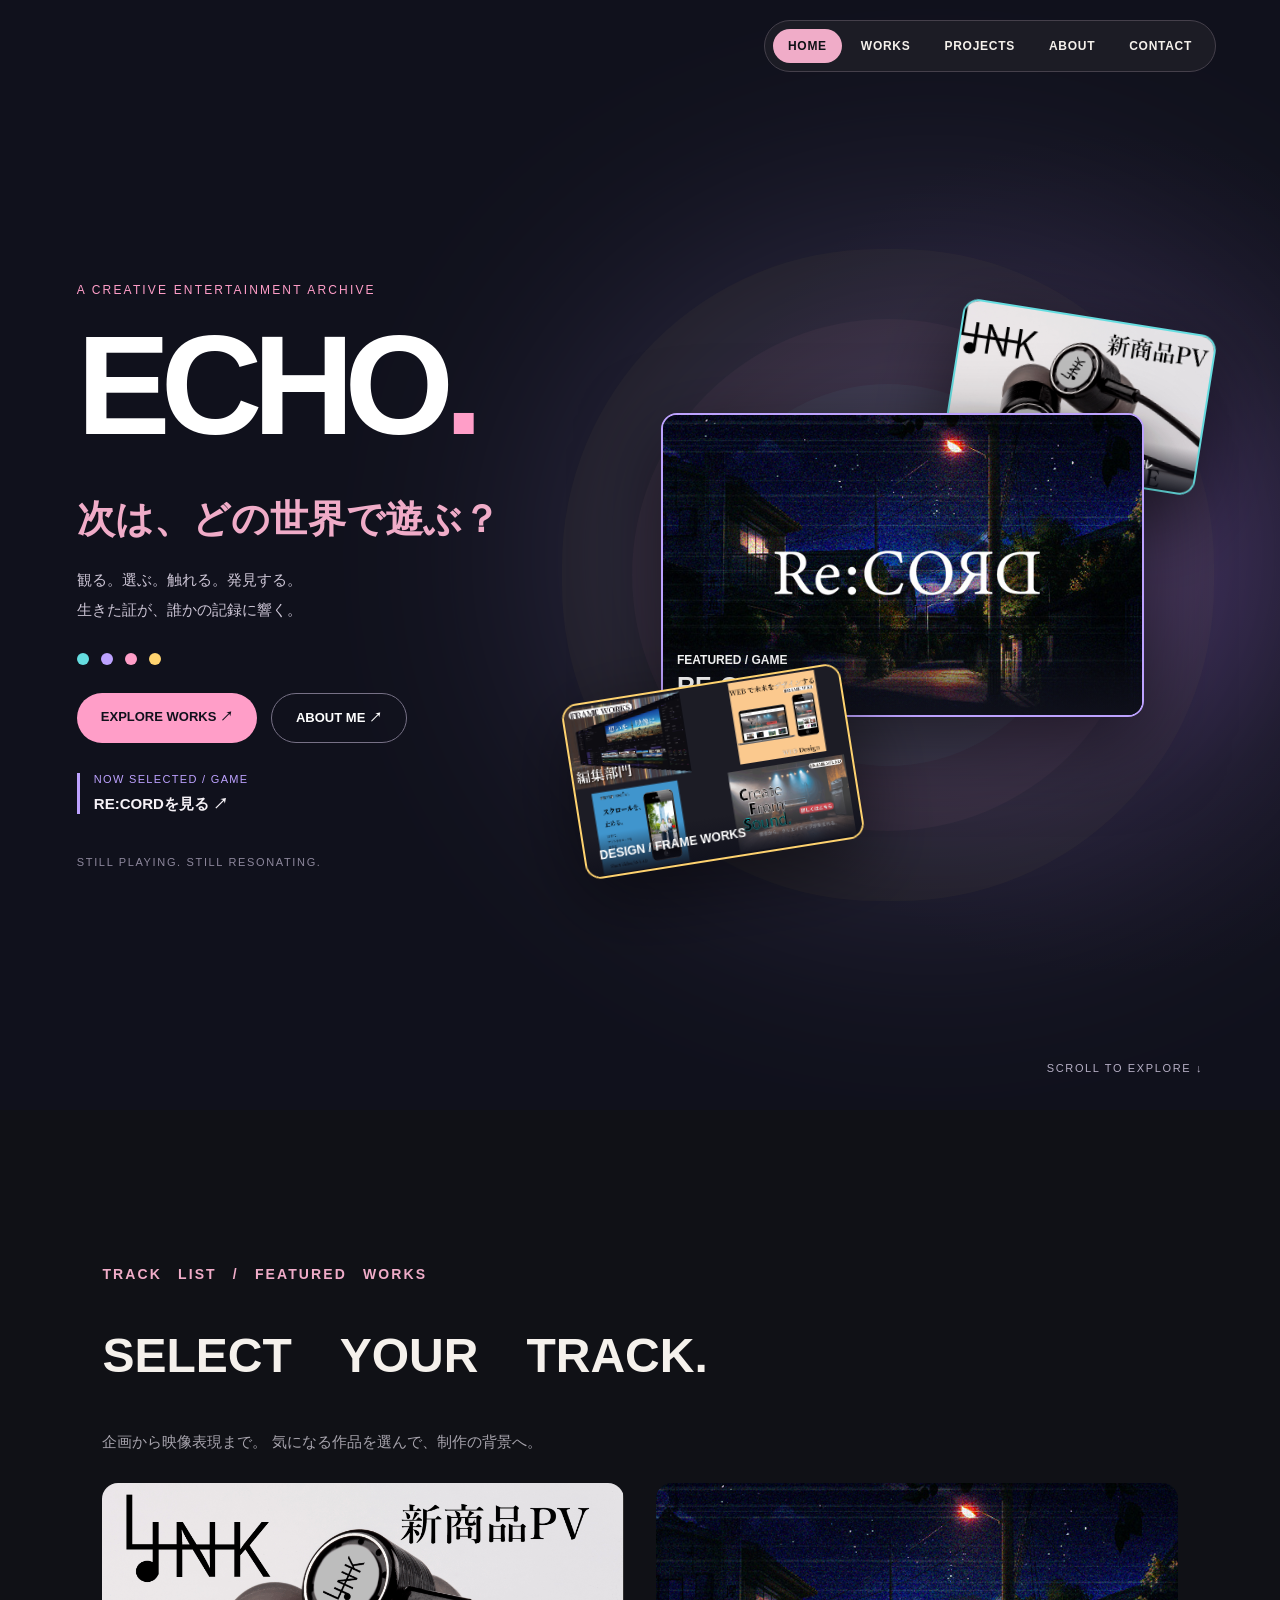
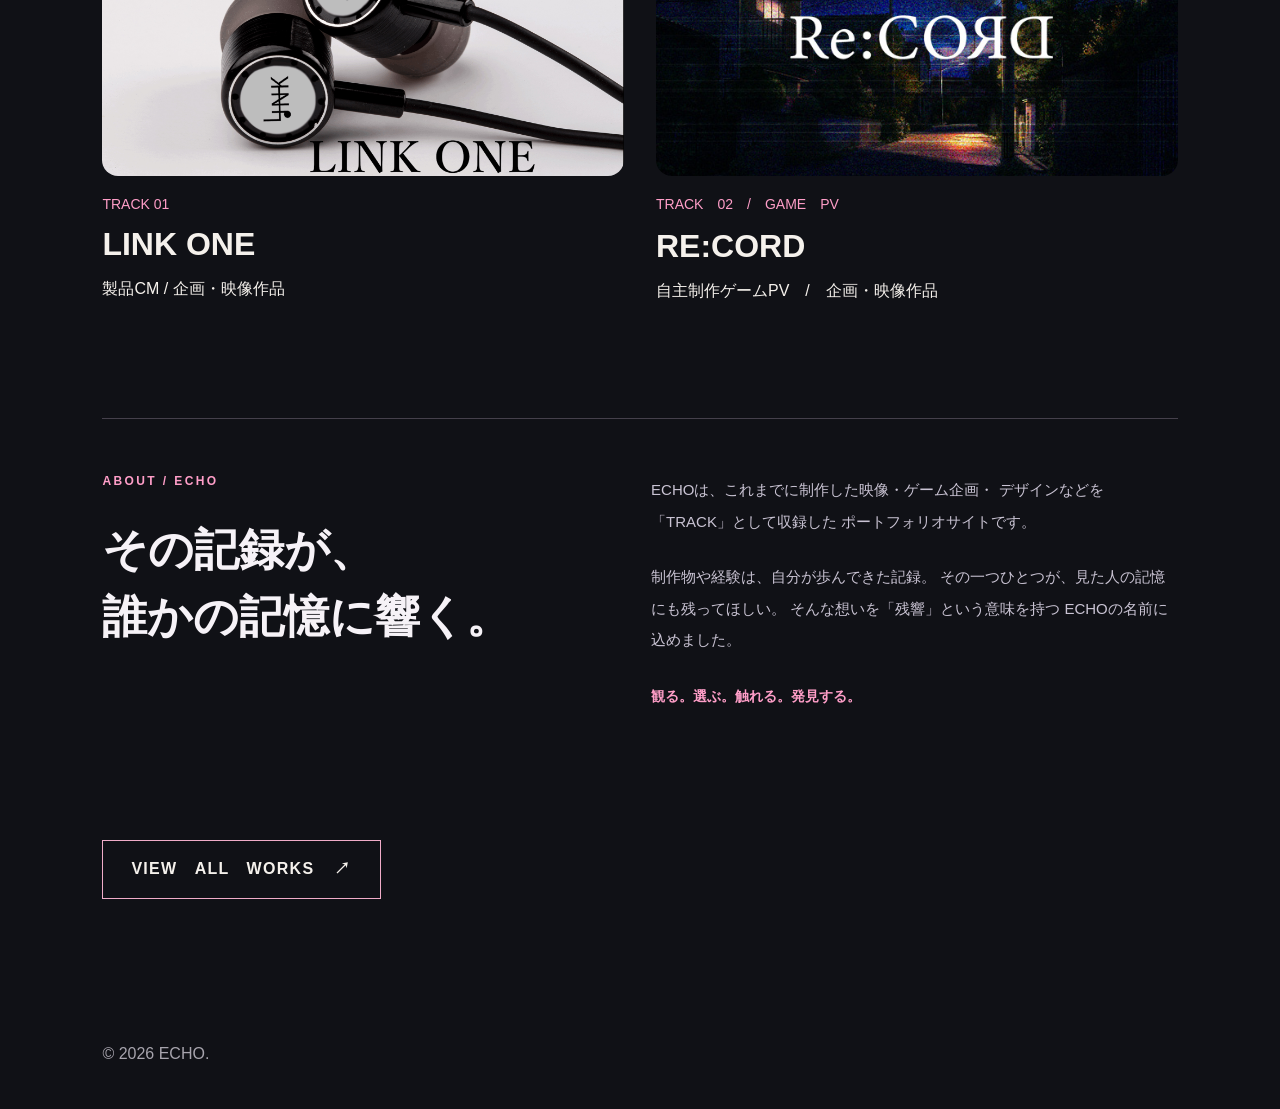
==== commit c33bbedf: "Add files via upload" ====
--- a/index.html
+++ b/index.html
@@ -32,7 +32,7 @@
             </div>
 
             <div class="echo-opening-logo">
-                ECHO<span>.</span>
+                三星 元汰
            </div>
 
             <p class="echo-opening-caption">
@@ -107,7 +107,7 @@
                 </a>
 
                 <a href="about.html" class="echo-secondary-btn">
-                    ABOUT ECHO ↗
+                    ABOUT ME ↗
                 </a>
             </div>
 
@@ -242,6 +242,40 @@
 
             </div>
 
+            <!-- ECHOとは -->
+            <section class="echo-about-section">
+
+                <div class="echo-about-heading">
+                    <p class="echo-about-label">ABOUT / ECHO</p>
+
+                    <h2>
+                        その記録が、<br>
+                        誰かの記憶に響く。
+                    </h2>
+                </div>
+
+                <div class="echo-about-body">
+                    <p class="echo-about-text">
+                        ECHOは、これまでに制作した映像・ゲーム企画・
+                        デザインなどを「TRACK」として収録した
+                        ポートフォリオサイトです。
+                    </p>
+
+                    <p class="echo-about-text">
+                        制作物や経験は、自分が歩んできた記録。
+                        その一つひとつが、見た人の記憶にも残ってほしい。
+                        そんな想いを「残響」という意味を持つ
+                        ECHOの名前に込めました。
+                    </p>
+
+                    <p class="echo-about-end">
+                        観る。選ぶ。触れる。発見する。
+                    </p>
+                </div>
+            
+            </section>
+
+
            <!--　WORKS専用ページへのリンク　-->
            <a class="archive-link" href="works.html">
               VIEW　ALL　WORKS
--- a/style.css
+++ b/style.css
@@ -3963,7 +3963,12 @@
     #noise-patrol-detail .work-detail-preview,
     #all-here-detail .work-detail-preview,
     #black-sort-detail .work-detail-preview,
-    #round-shift-detail .work-detail-preview{
+    #round-shift-detail .work-detail-preview,
+    #last-call-detail .work-detail-preview,
+    #byakuya-detail .work-detail-preview,
+    #farm-story-detail .work-detail-preview
+    #haunt-design-detail .work-detail-preview,
+    #mogumogu-bullet-detail .work-detail-preview{
         display: block;
 
         width: auto;
@@ -4048,12 +4053,14 @@
     background: 
         linear-gradient(
             90deg,
-            rgba(10, 11, 16, 0.96) 0%,
-            rgba(10, 11, 16, 0.85) 38%,
-            rgba(10, 11, 16, 0.08) 100%
+            rgba(10, 11, 16, 0.90) 0%,
+            rgba(10, 11, 16, 0.65) 46%,
+            rgba(10, 11, 16, 0.25) 100%
         ),
         url("black-sort-illustration.png")
         right center / 155% auto no-repeat;
+
+    border: 1px solid #B65C62;
 
 }
 
@@ -4111,6 +4118,228 @@
     line-height: 1;
     letter-spacing: 0.04em;
 }
+
+
+/* =====================================
+    LAST CALL HERO / COVER
+===================================== */
+
+.last-call-hero-cover{
+    display: flex;
+    flex-direction: column;
+    justify-content: center;
+    gap: 12px;
+    padding: 18px;
+    box-sizing: border-box;
+
+    background:
+        linear-gradient(
+            90deg,
+            rgba(16, 18, 26, 0.96) 0%,
+            rgba(16, 18, 26, 0.76) 55%,
+            rgba(16, 18, 26, 0.18) 100%
+        ),
+        url("last-call-hero.png")
+        center center / cover no-repeat;
+
+    border: 1px solid #C65A4B;
+}
+
+
+/* ジャンル表記　*/
+.last-call-hero-cover span{
+    color: #F1A38C;
+    font-size: 11px;
+    font-weight: bold;
+    letter-spacing: 0.15em;
+}
+
+
+/* 作品タイトル　*/
+.last-call-hero-cover strong{
+    color: #FFFFFF;
+    font-size: clamp(28px, 3.5vw, 40px);
+    font-weight: 900;
+    line-height: 1.05;
+    letter-spacing: -0.04em;
+    text-shadow: 0 3px 12px rgba(0, 0, 0, 0.6);
+}
+
+
+/* =====================================
+   白夜の庭 / WORKS COVER
+===================================== */
+
+.byakuya-cover{
+    display: flex;
+    flex-direction: column;
+    justify-content: center;
+    gap: 12px;
+    padding: 22px;
+    box-sizing: border-box;
+
+    background:
+        linear-gradient(
+            90deg,
+            rgba(9, 21, 29, 0.95) 0%,
+            rgba(9, 21, 29, 0.70) 50%,
+            rgba(9, 21, 29, 0.15) 100%
+        ),
+        url("byakuya-no-niwa.png")
+        center center / cover no-repeat;
+
+    border: 1px solid #77DCEB;
+}
+
+
+/* ジャンル表記　*/
+.byakuya-cover span{
+    color: #A3E0C0;
+    font-size: 11px;
+    font-weight: bold;
+    letter-spacing: 0.12em;
+}
+
+
+/* タイトル */
+.byakuya-cover strong{
+    color: #FFFFFF;
+    font-size: clamp(30px, 3.5vw, 42px);
+    font-weight: 900;
+    line-height: 1.1;
+    text-shadow: 0 3px 12px rgba(0, 0, 0, 0.65);
+}
+
+
+/* =====================================
+   牧場経営譚 / WORKS COVER
+===================================== */
+
+.farm-story-cover{
+    display: flex;
+    flex-direction: column;
+    justify-content: center;
+    gap: 12px;
+    padding: 22px;
+    box-sizing: border-box;
+
+    background:
+        linear-gradient(
+            90deg,
+            rgba(20, 30, 21, 0.96) 0%,
+            rgba(20, 30, 21, 0.72) 50%,
+            rgba(20, 30, 21, 0.12) 100%
+        ),
+        url("farm-stroy.png")
+        center center / cover no-repeat;
+
+    border: 1px solid #E8C878;
+}
+
+
+/* ジャンル表記　*/
+.farm-story-cover span{
+    color: #B9DB85;
+    font-size: 11px;
+    font-weight: bold;
+    letter-spacing: 0.12em;
+}
+
+
+/* 作品タイトル　*/
+.farm-story-cover strong{
+    color: #FFFFFF;
+    font-size: clamp(27px, 3vw, 40px);
+    font-weight: 900;
+    line-height: 1.15;
+    text-shadow: 0 3px 12px rgba(0, 0, 0, 0.65);
+}
+
+
+/* =====================================
+   HAUNT DESIGN / WORKS COVER
+===================================== */
+
+.haunt-design-cover{
+    display: flex;
+    flex-direction: column;
+    justify-content: center;
+    gap: 12px;
+    padding: 22px;
+    box-sizing: border-box;
+
+    background:
+        linear-gradient(
+            90deg,
+            rgba(18, 14, 26, 0.96) 0%,
+            rgba(18, 14, 26, 0.72) 52%,
+            rgba(18, 14, 26, 0.18) 100%
+        ),
+        url("haunt-design.png")
+        center center / cover no-repeat;
+
+    border: 1px solid #AF88E8;
+}
+
+.haunt-design-cover span{
+    color: #C8A6F4;
+    font-size: 11px;
+    font-weight: bold;
+    letter-spacing: 0.12em;
+}
+
+.haunt-design-cover strong{
+    color: #FFFFFF;
+    font-size: clamp(26px, 3.3vw, 42px);
+    font-weight: 900;
+    line-height: 1.05;
+    letter-spacing: 0.02em;
+    text-shadow: 0 3 12px rgba(0, 0, 0, 0.7);
+}
+
+
+/* =====================================
+   もぐもぐバレット / WORKS COVER
+===================================== */
+
+.mogumogu-bullet-cover{
+    display: flex;
+    flex-direction: column;
+    justify-content: center;
+    gap: 12px;
+    padding: 22px;
+    box-sizing: border-box;
+
+    background:
+        linear-gradient(
+            90deg,
+            rgba(24, 37, 24, 0.94) 0%,
+            rgba(24, 37, 24, 0.65) 50%,
+            rgba(24, 37, 24, 0.08) 100%
+        ),
+        url("mogumogu-bullet.png")
+        center center / cover no-repeat;
+
+    border: 1px solid #F6D76D;
+}
+
+.mogumogu-bullet-cover span{
+    color: #9CE6AB;
+    font-size: 11px;
+    font-weight: bold;
+    letter-spacing: 0.12em;
+}
+    
+.mogumogu-bullet-cover strong{
+    color: #FFFFFF;    
+    font-size: clamp(24px, 3vw, 38px);
+    font-weight: 900;
+    line-height: 1.15;
+    letter-spacing: 0.02em;
+
+    text-shadow: 0 3px 12px rgba(0, 0, 0, 0.7);
+}
+
 
 
 /* =====================================
@@ -4649,4 +4878,214 @@
     .about-page .lost-signal-result:not([hidden]){
         animation: none;
     }
-}+}
+
+
+/* =====================================
+   CONTACT / メール送信方法
+===================================== */
+
+/* ボタンの配置 */
+.contact-email-actions{
+    display: flex;
+    flex-wrap: wrap;
+    gap: 16px;
+    margin-top: 28px;
+}
+
+
+/* 既存ボタンの余白を調整 */
+.contact-email-actions .contact-email-link{
+    margin-top: 0px;
+}
+
+
+/* メールアプリ：ピンク塗りつぶし　*/
+.contact-email-actions .contact-email-link:not(.contact-gmail-link){
+    background: #FF9EC8;
+    color: #10111C;
+    border: 1px solid #FF9EC8;
+}
+
+
+/*Gmail：ピンクの枠線　*/
+.contact-email-actions .contact-gmail-link{
+    background: transparent;
+    color: #FF9EC8;
+    border: 1px solid #FF9EC8;
+}
+
+/* Gmailボタンのホバー */
+.contact-gmail-link:hover{
+    background: #FF9EC8;
+    color: #10111C;
+    transform: translateY(-4px);
+}
+
+
+/* =====================================
+   ABOUT / CREATOR NAME
+===================================== */
+
+/* ABOUTの配置基準 */
+.echo-about-hero {
+    position: relative;
+}
+
+/* 制作者名 */
+.about-creator {
+    position: absolute;
+    right: 8%;
+    top: 50%;
+    transform: translateY(-50%);
+    text-align: right;
+}
+
+/* 小さなラベル */
+.about-creator span {
+    display: block;
+    color: #FF9EC8;
+    font-size: 12px;
+    letter-spacing: 0.2em;
+    margin-bottom: 12px;
+}
+
+/* 制作者名 */
+.about-creator strong {
+    display: block;
+    color: #F6F2F7;
+    font-size: clamp(48px, 5vw, 90px);
+    font-weight: 900;
+    letter-spacing: 0.04em;
+    line-height: 1.1;
+    overflow-wrap: anywhere;
+
+    animation: fadeUp 1s ease-out both;
+}
+
+/* 補足 */
+.about-creator p {
+    color: #BDA2FF;
+    font-size: 11px;
+    letter-spacing: 0.12em;
+    margin-top: 14px;
+}
+
+/* タブレット・スマホ対応 */
+@media (max-width: 1000px) {
+    .about-creator {
+        position: static;
+        transform: none;
+        text-align: left;
+        margin-top: 36px;
+    }
+}
+
+@media (prefers-reduced-motion: reduce) {
+    .about-creator strong {
+        animation: none;
+    }
+}
+
+
+/* 動画の音声案内 */
+.movie-sound-note {
+    margin-top: 12px;
+    color: #F0ACC8;
+    font-size: 13px;
+    letter-spacing: 0.05em;
+    text-align: right;
+}
+
+
+
+
+/* =====================================
+   HOME / ABOUT ECHO
+===================================== */
+
+.echo-about-section {
+    box-sizing: border-box;
+    width: 100%;
+    max-width: none;
+    margin: 100px 0 60px;
+    padding: 55px 0 0;
+
+    display: grid;
+    grid-template-columns: 1fr 1.1fr;
+    gap: 70px;
+    align-items: start;
+
+    background: transparent;
+    border: none;
+    border-top: 1px solid #45404B;
+}
+
+.echo-about-label {
+    color: #FF9EC8;
+    font-size: 12px;
+    font-weight: bold;
+    letter-spacing: 0.2em;
+    margin: 0 0 28px;
+}
+
+.echo-about-section h2 {
+    color: #F6F2F7;
+    font-size: clamp(28px, 3.5vw, 46px);
+    line-height: 1.5;
+    margin: 0;
+}
+
+.echo-about-body {
+    min-width: 0;
+}
+
+.echo-about-text {
+    color: #C9C3D3;
+    font-size: 15px;
+    line-height: 2.1;
+    margin: 0 0 24px;
+}
+
+.echo-about-end {
+    color: #FF9EC8;
+    font-size: 14px;
+    font-weight: bold;
+    margin-top: 32px;
+}
+
+/* スマホ */
+@media (max-width: 720px) {
+    .echo-about-section {
+        grid-template-columns: 1fr;
+        gap: 28px;
+        margin: 70px 0 40px;
+        padding-top: 38px;
+    }
+
+    .echo-about-section h2 {
+        font-size: 28px;
+    }
+
+    .echo-about-text {
+        font-size: 14px;
+    }
+}
+
+
+/* =====================================
+   LINK ONE / SOUND画像の見切れ防止
+===================================== */
+
+#sound-preview {
+    display: block;
+    width: 100%;
+    height: auto;
+    aspect-ratio: auto;
+    object-fit: contain;
+}
+
+/* ホバー時に画像が拡大されないようにする */
+.point-visual:hover #sound-preview {
+    transform: none;
+}
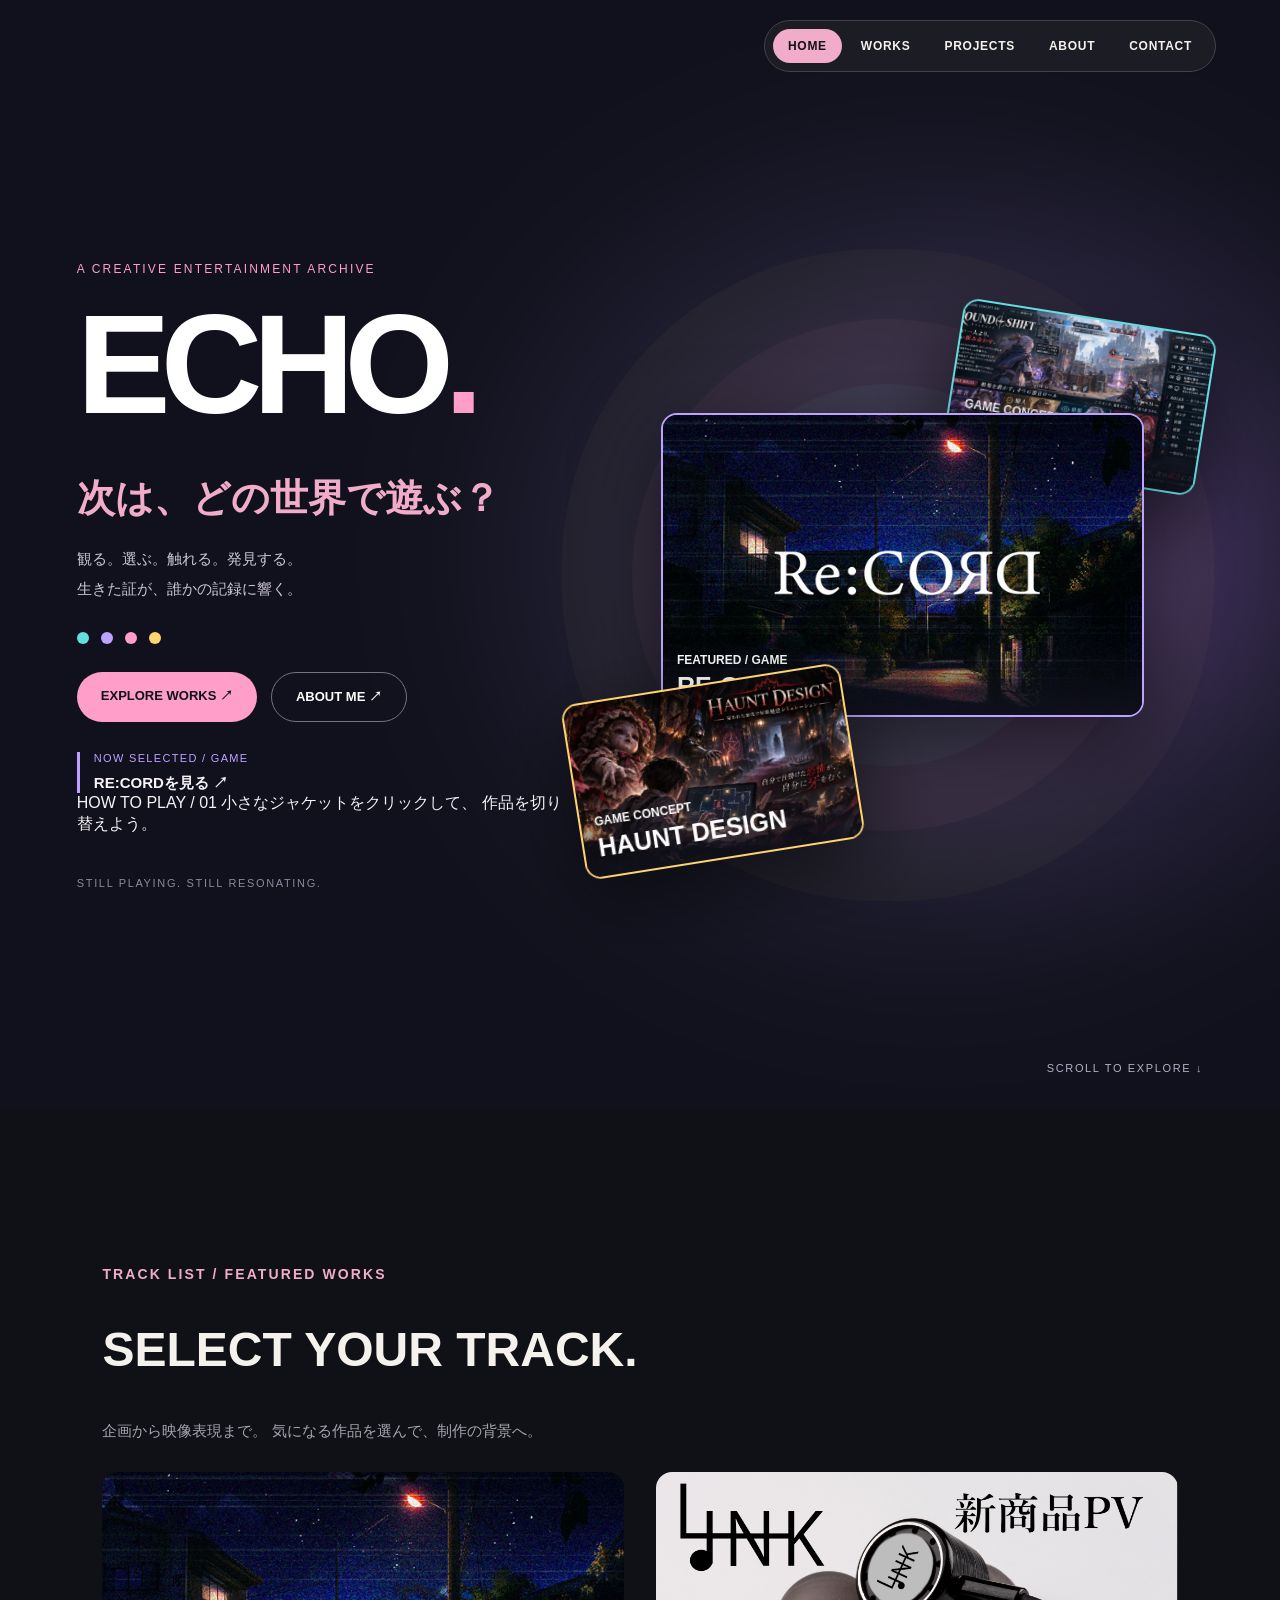
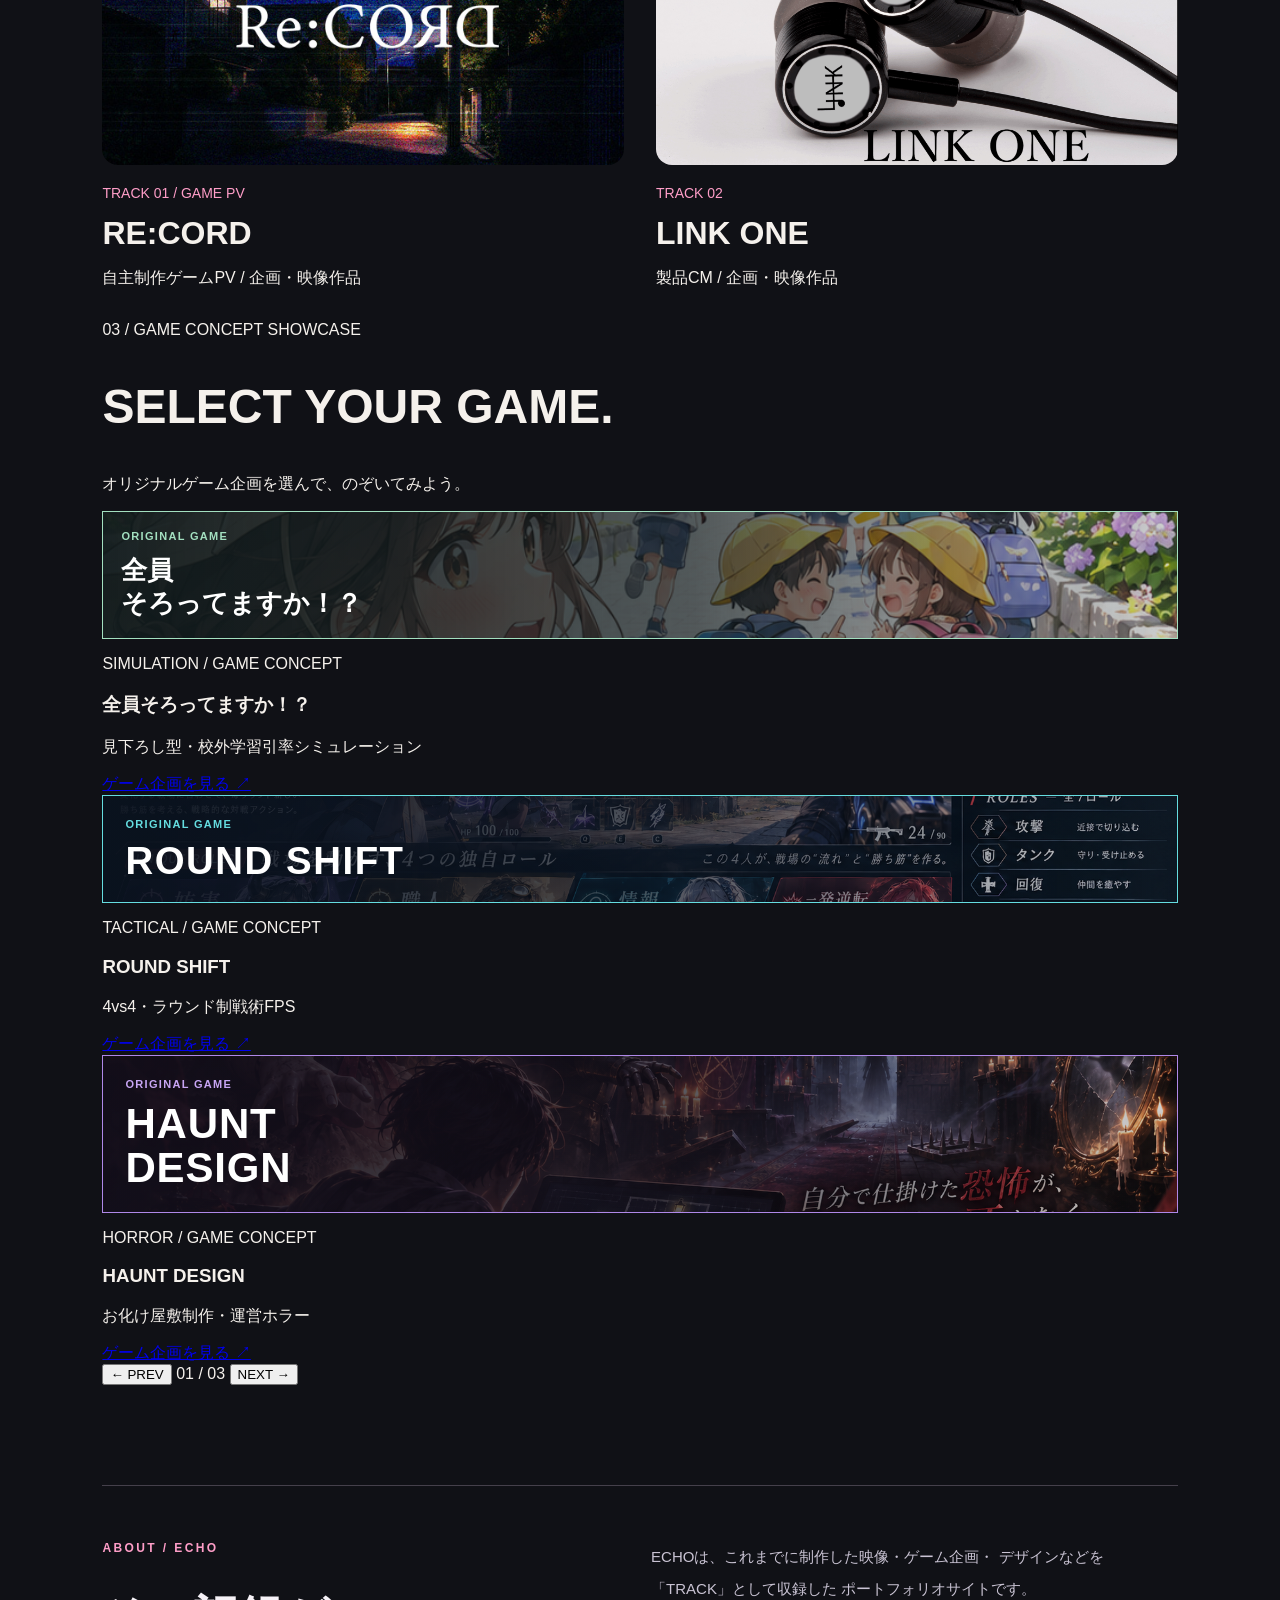
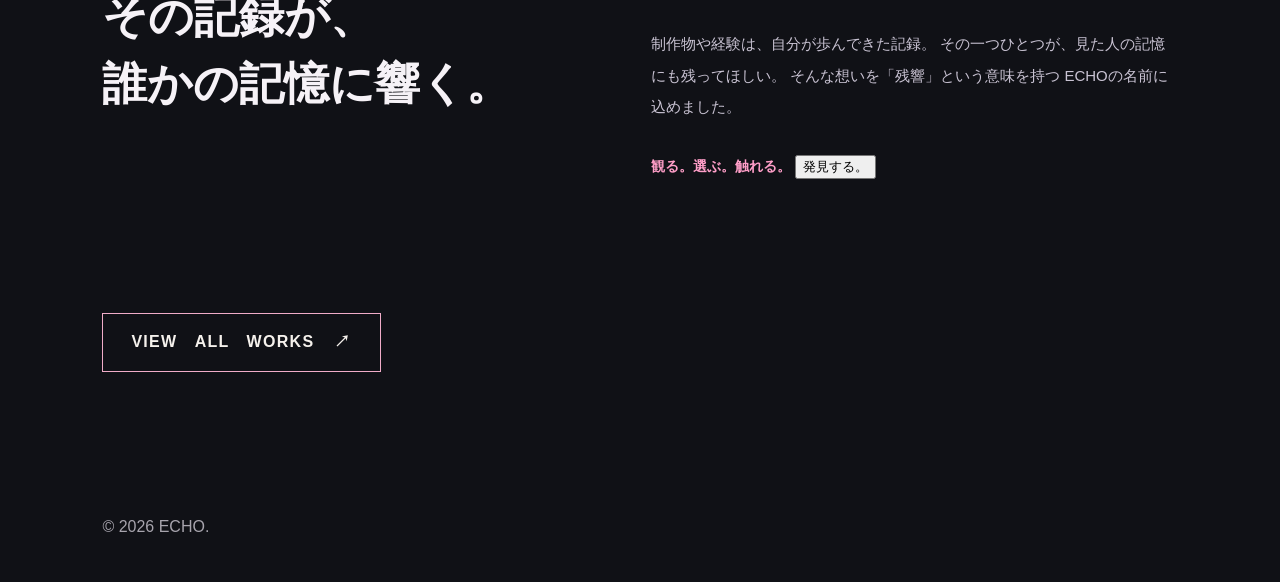
==== commit cfc4442a: "Add files via upload" ====
--- a/index.html
+++ b/index.html
@@ -121,6 +121,20 @@
                 </a>
             </div>
 
+            <!-- ジャケット操作ガイド -->
+            <div class="echo-interaction-guide" role="note">
+
+                <span class="echo-interaction-guide-label">
+                    HOW TO PLAY / 01
+                </span>
+
+                <span class="echo-interaction-guide-text">
+                    小さなジャケットをクリックして、
+                    作品を切り替えよう。
+                </span>
+
+            </div>
+
             <p class="echo-tagline">
                 STILL PLAYING. STILL RESONATING.
             </p>
@@ -132,7 +146,8 @@
 
             <!--　メイン作品　-->
             <a href="record.html"
-               class="echo-card echo-card-main">
+               class="echo-card echo-card-main"
+               data-work="record">
 
               <img src="record-thumb.jpg" alt="RE:CORD">
 
@@ -143,24 +158,30 @@
             </a>
 
             <!--　サブ作品01　-->
-            <a href="link-one.html"
-               class="echo-card echo-card-link">
-
-              <img src="LINK ONE サムネ.jpg" alt="LINK ONE">
+            <a href="works.html#all-works"
+               class="echo-card echo-card-link"
+               data-work="round-shift">
+
+              <img src="round-shift-illustration.png"
+                   alt="ROUND SHIFT">
 
               <span class="echo-card-label">
-                VIDEO / LINK ONEのCMサムネイル
+                GAME CONCEPT
+                <strong>ROUND SHIFT</strong>
               </span>
             </a>
 
             <!--　サブ作品02　-->
-            <a href="works.html"
-               class="echo-card echo-card-design">
-
-              <img src="corporate-series-thumb.png" alt="FRAME WORKS">
+            <a href="works.html#all-works"
+               class="echo-card echo-card-design"
+               data-work="haunt-design">
+
+              <img src="haunt-design.png"
+                   alt="HAUNT DESIGN">
 
               <span class="echo-card-label">
-                DESIGN / FRAME WORKS
+                GAME CONCEPT
+                <strong>HAUNT DESIGN</strong>
               </span>
             </a>
 
@@ -180,10 +201,10 @@
             <div class="works-section-heading">
 
                 <p class="works-section-label">
-                    TRACK　LIST　/　FEATURED　WORKS
+                    TRACK LIST / FEATURED WORKS
                 </p>
 
-                <h2>SELECT　YOUR　TRACK.</h2>
+                <h2>SELECT YOUR TRACK.</h2>
 
                 <p class="works-section-description">
                     企画から映像表現まで。
@@ -194,6 +215,32 @@
 
             <!--　作品一覧の開始　-->
             <div class="works-grid">
+
+            <!--- TRACK 01 :RE:CODE -->
+            <article class="work-card">
+
+                <a class="work-link" href="record.html">
+
+
+                    <div class="work-frame">
+                    
+                        <img
+                            class="work-art"
+                            src="record-thumb.jpg"
+                            alt="夜の町を背景にしたRE：CORDのゲームPVサムネイル"
+                            >
+
+                    </div>
+
+                    <p class="work-category">TRACK 01 / GAME PV</p>
+
+                    <h3>RE:CORD</h3>
+
+                    <p>自主制作ゲームPV / 企画・映像作品</p>
+
+                </a>
+
+            </article>
 
             <article class="work-card">
                
@@ -207,40 +254,104 @@
                     >
                 </div>
 
-                <p class="work-category">TRACK 01</p>
+                <p class="work-category">TRACK 02</p>
                 <h3>LINK ONE</h3>
                 <p>製品CM / 企画・映像作品</p>
 
                 </a>
             </article>
 
-            <!--- TRACK 02 :RE:CODE -->
-            <article class="work-card">
-
-                <a class="work-link" href="record.html">
-
-
-                    <div class="work-frame">
-                    
-                        <img
-                            class="work-art"
-                            src="record-thumb.jpg"
-                            alt="夜の町を背景にしたRE：CORDのゲームPVサムネイル"
-                            >
-
-                    </div>
-
-                    <p class="work-category">TRACK　02　/　GAME　PV</p>
-
-                    <h3>RE:CORD</h3>
-
-                    <p>自主制作ゲームPV　/　企画・映像作品</p>
-
-                </a>
-
-            </article>
-
             </div>
+
+            <!-- GAME CONCEPT SHOWCASE-->
+            <section class="home-game-showcase" aria-labelledby="home-game-title">
+
+                <div class="home-game-heading">
+                    <p>03 / GAME CONCEPT SHOWCASE</p>
+                    <h2 id="home-game-title">SELECT YOUR GAME.</h2>
+                    <p class="home-game-lead">
+                        オリジナルゲーム企画を選んで、のぞいてみよう。
+                    </p>
+                </div>
+
+                <div class="home-game-slides">
+
+                    <!-- 01 全員そろってますか？ -->
+                    <article class="home-game-slide is-active">
+
+                        <div class="home-game-cover all-here-cover">
+                            <span>ORIGINAL GAME</span>
+                            <strong>
+                                全員<br>
+                                そろってますか！？
+                            </strong>
+                        </div>
+
+                        <div class="home-game-info">
+                            <p class="home-game-genre">
+                                SIMULATION / GAME CONCEPT
+                            </p>
+                            <h3>全員そろってますか！？</h3>
+                            <p>見下ろし型・校外学習引率シミュレーション</p>
+                            <a href="works.html#all-works">
+                                ゲーム企画を見る ↗
+                            </a>
+                        </div>
+                    </article>
+
+                    <!-- 02 ROUND SHIFT -->
+                    <article class="home-game-slide">
+                        <div class="home-game-cover round-shift-cover">
+                            <span>ORIGINAL GAME</span>
+                            <strong>ROUND SHIFT</strong>
+                        </div>
+                        <div class="home-game-info">
+
+                            <p class="home-game-genre">TACTICAL / GAME CONCEPT</p>
+                            <h3>ROUND SHIFT</h3>
+                            <p>4vs4・ラウンド制戦術FPS</p>
+                            <a href="works.html#all-works">
+                                ゲーム企画を見る ↗
+                            </a>
+                        </div>
+                    </article>
+
+                    <!-- 03 HAUNT DESIGN -->
+                    <article class="home-game-slide">
+
+                        <div class="home-game-cover haunt-design-cover">
+                            <span>ORIGINAL GAME</span>
+                            <strong>HAUNT<br>DESIGN</strong>
+                        </div>
+
+                        <div class="home-game-info">
+                            <p class="home-game-genre">HORROR / GAME CONCEPT</p>
+                            <h3>HAUNT DESIGN</h3>
+                            <p>お化け屋敷制作・運営ホラー</p>
+                            <a href="works.html#all-works">
+                                ゲーム企画を見る ↗
+                            </a>
+                        </div>
+                    </article>
+
+                </div>
+
+                <div class="home-game-controls">
+                    <button type="button" id="home-game-prev" aria-label="前のゲーム">
+                        ← PREV
+                    </button>
+
+                    <span id="home-game-count" aria-live="polite">
+                        01 / 03
+                    </span>
+
+                    <button type="button" id="home-game-next" aria-label="次のゲーム">
+                        NEXT →
+                    </button>
+                </div>
+
+            </section>
+
 
             <!-- ECHOとは -->
             <section class="echo-about-section">
@@ -269,12 +380,153 @@
                     </p>
 
                     <p class="echo-about-end">
-                        観る。選ぶ。触れる。発見する。
+                        観る。選ぶ。触れる。
+
+                    <button
+                        type="button"
+                        class="echo-discover-btn"
+                        id="echo-discover-btn"
+                        aria-controls="home-bonus-panel"
+                        aria-expanded="false"
+                    >
+
+                        <!-- 4色の波紋 -->
+                        <span class="echo-discover-rings" aria-hidden="true">
+                            <span></span>
+                            <span></span>
+                            <span></span>
+                            <span></span>
+                        </span>
+
+                        <!-- クリックする文字 -->
+                        <span class="echo-discover-text">
+                            発見する。
+                        </span>
+                    </button>
+
                     </p>
+                         
                 </div>
             
             </section>
-
+           <!-- =====================================
+                      HOME / BONUS TRACK
+           ===================================== -->
+
+           <div
+               id="home-bonus-panel"
+               class="about-page home-bonus-panel"
+               hidden
+           >
+
+               <details class="vision-secret">
+
+                  <summary>
+                      BONUS TRACK 00 / UNRELEASED
+                  </summary>
+
+                  <div class="bonus-recording">          
+                    <span
+                         class="bonus-recording-light"
+                         aria-hidden="true"
+                    ></span>
+                    <span>STILL RECORDING...</span>
+                </div>
+
+                <!-- LOST SIGNAL -->
+                <div class="lost-signal" id="lost-signal">
+            
+                    <div class="lost-signal-top">
+                        <span>SIGNAL ARCHIVE / 00</span>
+                        <span>● OFFLINE</span>
+                    </div>
+
+                    <h3>LOST SIGNAL<span>.</span></h3>
+
+                    <p class="lost-signal-lead">
+                        失われた信号を、再接続してください。<br>
+                        光った順番を覚えて、同じ順番に入力。
+                    </p>
+
+                    <!-- 信号ボタン -->
+                    <div
+                        class="lost-signal-grid"
+                        role="group"
+                        aria-label="信号入力"
+                    >
+
+                        <button
+                            type="button"
+                            class="lost-signal-pad"
+                            data-signal="0"
+                            aria-label="信号01"
+                            disabled
+                        >01</button>
+
+                        <button
+                            type="button"
+                            class="lost-signal-pad"
+                            data-signal="1"
+                            aria-label="信号02"
+                            disabled
+                        >02</button>
+
+                        <button
+                            type="button"
+                            class="lost-signal-pad"
+                            data-signal="2"
+                            aria-label="信号03"
+                            disabled
+                        >03</button>
+
+                    </div>
+
+                    <!-- 操作 -->
+                    <div class="lost-signal-actions">
+
+                        <button
+                            type="button"
+                            id="lost-signal-start"
+                        >
+
+                            CONNECT
+                        </button>
+
+                        <span id="lost-signal-progress">
+                            ROUND 0 / 3
+                        </span>
+
+                    </div>    
+
+                    <p
+                        class="lost-signal-status"
+                        id="lost-signal-status"
+                        role="status"
+                    >
+                        CONNECTを押して開始
+                    </p>
+
+                    <!-- クリア後のメッセージ -->
+                    <div
+                        class="lost-signal-result"
+                        id="lost-signal-result"
+                        hidden
+                    >
+
+                        <strong>RECORD RESTORED.</strong>
+
+                        <p>
+                            この記録の続きは、まだ存在しない。<br>
+                            だから、これからつくる。
+                        </p>
+
+                    </div>
+                    
+                </div>
+
+                </details>
+            
+            </div>
 
            <!--　WORKS専用ページへのリンク　-->
            <a class="archive-link" href="works.html">
@@ -301,22 +553,22 @@
     ];
 
     const works = {
-        "record.html":{
+        "record":{
             title:"RE:CORD",
             genre:"GAME",
             color:"#BDA2FF"
         },
 
-        "link-one.html":{
-            title:"LINK ONE",
-            genre:"VIDEO",
+        "round-shift":{
+            title:"ROUND SHIFT",
+            genre:"GAME CONCEPT",
             color:"#65DDE0"
         },
 
-        "works.html":{
-            title:"FRAME WORKS",
-            genre:"DESIGN",
-            color:"#FFD36F"
+        "haunt-design":{
+            title:"HAUNT DESIGN",
+            genre:"GAME CONCEPT",
+            color:"#C8A6F4"
         }
     };
 
@@ -327,7 +579,7 @@
     function updateSelected(){
         const main = hero.querySelector(".echo-card-main");
         const url = main.getAttribute("href");
-        const work = works[url];
+        const work = works[main.dataset.work];
 
         if(!work) return;
 
@@ -339,7 +591,7 @@
         openLink.href = url;
 
         cards.forEach(card => {
-            const cardWork = works[card.getAttribute("href")];
+            const cardWork = works[card.dataset.work];
             if (!cardWork) return;
 
             const action = card === main
@@ -532,6 +784,419 @@
 })();
 </script>
 
+<script>
+(() => {
+    const showcase = document.querySelector(".home-game-showcase");
+    if(!showcase) return;
+
+    const slides = [...showcase.querySelectorAll(".home-game-slide")];
+    const prev = document.getElementById("home-game-prev");
+    const next = document.getElementById("home-game-next");
+    const count = document.getElementById("home-game-count");
+
+    let current = 0;
+    let timer = null;
+    let manuallySelected = false;
+    let isAnimating = false;
+
+    function showSlide(index, direction = "next"){
+
+        const nextIndex =
+            (index + slides.length) % slides.length;
+
+        if(isAnimating) return;
+
+        if(nextIndex !== current){
+
+            isAnimating = true;
+
+            const oldSlide = slides[current];
+            const newSlide = slides[nextIndex];
+
+            const leavingClass = "is-leaving-" + direction;
+            const enteringClass = "is-entering-" + direction;
+
+            //前の作品を退場させる
+            oldSlide.classList.remove("is-active");
+            oldSlide.classList.add(leavingClass);
+            oldSlide.setAttribute("aria-hidden", "true");
+            oldSlide.inert = true;
+
+            //次の作品を登場させる
+            newSlide.classList.add("is-active", enteringClass);
+            newSlide.setAttribute("aria-hidden", "false");
+            newSlide.inert = false;
+
+            current = nextIndex;
+
+            //アニメーション終了後にクラスを整理
+            setTimeout(() => {
+                oldSlide.classList.remove(leavingClass);
+                newSlide.classList.remove(enteringClass);
+                isAnimating = false;
+            }, 700);
+        }
+
+        const colors = [
+            "#A3E0C0", // 全員そろってますか！？
+            "#65DDE0", // ROUND SHIFT
+            "#C8A6F4", // HAUNT DESIGN
+        ];
+
+        showcase.style.setProperty(
+            "--game-accent",
+            colors[current]
+        );
+
+        count.textContent = 
+            String(current + 1).padStart(2, "0") +
+            " / " +
+            String(slides.length).padStart(2, "0")
+    }
+
+    function stopAuto(){
+        clearInterval(timer);
+        timer = null;
+    }
+
+    function startAuto(){
+        if(manuallySelected || timer) return;
+        if(window.matchMedia("(prefers-reduced-motion: reduce)").matches) return;
+
+        timer = setInterval(() => {
+            showSlide(current + 1);
+        }, 6000);
+    }
+
+    prev.addEventListener("click", () => {
+        manuallySelected = true;
+        stopAuto();
+        showSlide(current - 1, "prev");
+    });
+
+    next.addEventListener("click", () => {
+        manuallySelected = true;
+        stopAuto();
+        showSlide(current + 1);
+    });
+
+    // マウスを乗せている間は自動切り替えを停止
+    showcase.addEventListener("mouseenter", stopAuto);
+    showcase.addEventListener("mouseleave", startAuto);
+    showcase.addEventListener("focusin", stopAuto);
+
+    // スマホのスワイプ
+    let touchStartX = 0;
+
+    showcase.addEventListener("touchstart", (event) => {
+        touchStartX =event.changedTouches[0].clientX;
+    },{ passive: true });
+
+    showcase.addEventListener("touchend", (event) => {
+        const difference = event.changedTouches[0].clientX - touchStartX;
+
+        if(Math.abs(difference) < 50) return;
+
+        manuallySelected = true;
+        stopAuto();
+        showSlide(
+            current + (difference < 0 ? 1 : -1),
+            difference < 0 ? "next" : "prev"
+        );
+    }, { passive: true });
+
+    showSlide(0);
+    startAuto();
+})();
+</script>
+
+
+
+<script>
+(() => {
+    const button =
+        document.getElementById("echo-discover-btn");
+
+    const panel =
+        document.getElementById("home-bonus-panel");
+
+    if (!button || !panel) return;
+
+    const track =
+        panel.querySelector(".vision-secret");
+
+    button.addEventListener("click", () => {
+
+        const isOpening = panel.hidden;
+
+        panel.hidden = !isOpening;
+
+        button.setAttribute(
+            "aria-expanded",
+            String(isOpening)
+        );
+
+        if (track) {
+            track.open = isOpening;
+        }
+
+        if (isOpening) {
+            const reduceMotion = window.matchMedia(
+                "(prefers-reduced-motion: reduce)"
+            ).matches;
+
+            panel.scrollIntoView({
+                behavior: reduceMotion ? "auto" : "smooth",
+                block: "nearest"
+            });
+        }
+    });
+
+    // BONUS TRACKの見出しから閉じた場合
+    if (track) {
+        track.addEventListener("toggle", () => {
+
+            if (!track.open && !panel.hidden) {
+                panel.hidden = true;
+
+                button.setAttribute(
+                    "aria-expanded",
+                    "false"
+                );
+            }
+        });
+    }
+
+})();
+</script>
+
+
+<!-- =====================================
+     LOST SIGNAL / GAME SYSTEM
+===================================== -->
+
+<script>
+(() => {
+
+    const game = document.getElementById("lost-signal");
+    if(!game) return;
+
+    const pads = [
+        ...game.querySelectorAll(".lost-signal-pad")
+    ];
+
+    const startButton =
+        document.getElementById("lost-signal-start");
+
+    const progress =
+        document.getElementById("lost-signal-progress");
+
+    const status =
+        document.getElementById("lost-signal-status");
+
+    const result = 
+        document.getElementById("lost-signal-result");
+
+    const secret = game.closest("details");
+
+    const maxRounds = 3;
+
+    let round = 0;
+    let sequence = [];
+    let inputIndex = 0;
+    let acceptingInput = false;
+    let gameVersion = 0;
+
+    // 時間を空ける処理
+    const sleep = ms =>
+        new Promise(resolve => setTimeout(resolve, ms));
+
+    // 信号ボタンの操作可否
+    function enablePads(enabled){
+        pads.forEach(pad => {
+            pad.disabled = !enabled;
+        });
+    }
+
+    // 光を消す
+    function clearLights(){
+        pads.forEach(pad => {
+            pad.classList.remove("is-lit");
+        });
+    }
+
+    // 信号を順番に光らせる
+    async function playRound(version) {
+
+        acceptingInput = false;
+        enablePads(false);
+        inputIndex = 0;
+        
+        progress.textContent =
+            `ROUND ${round} / ${maxRounds}`;
+
+        // ROUND 1 = 4回、ROUND 2 = 5回...
+        sequence = Array.from(
+            { length: round + 3 },
+            () => Math.floor(Math.random() * pads.length)
+        );
+
+        status.textContent =
+            "信号を再生中。順番を覚えてください。";
+
+        await sleep(600);
+
+        if(version !== gameVersion) return;
+
+        const lightTime = [550, 430, 320][round - 1];
+        const gapTime = [280, 220, 160][round - 1];
+
+        for(const number of sequence){
+
+            pads[number].classList.add("is-lit");
+
+            await sleep(lightTime);
+
+            if(version !== gameVersion){
+                clearLights();
+                return;
+            }
+
+            pads[number].classList.remove("is-lit");
+
+            await sleep(gapTime);
+
+            if(version !== gameVersion) return;
+
+        }
+
+        acceptingInput = true;
+        enablePads(true);
+
+        status.textContent =
+            "光った順番に信号を押してください。";
+    }
+
+    // 全ラウンドクリア
+    function gameClear(){
+
+        acceptingInput = false;
+        enablePads(false);
+
+        status.textContent =
+            "信号の復元に成功しました！";
+
+        result.hidden = false;
+
+        startButton.disabled = false;
+        startButton.textContent = "PLAY AGAIN";
+    }
+
+    // 信号を押したとき
+    pads.forEach((pad, index) => {
+        pad.addEventListener("click", async() => {
+
+        if(!acceptingInput) return;
+
+        // 入力した信号が違う場合
+        if(index !== sequence[inputIndex]){
+
+            acceptingInput = false;
+            enablePads(false);
+
+            status.textContent =
+                "SIGNAL LOST... 信号が途切れました。";
+
+            startButton.disabled = false;
+            startButton.textContent = "RETRY";
+
+            return;
+        }
+
+        // 正解した信号を一瞬光らせる
+        pad.classList.add("is-lit");
+
+        setTimeout(() => {
+            pad.classList.remove("is-lit");
+        }, 180);
+
+        inputIndex++;
+
+        // まだ入力する信号が残っている
+        if(inputIndex < sequence.length) return;
+
+        acceptingInput = false;
+        enablePads(false);
+
+        // 最終ラウンド終了
+        if(round === maxRounds){
+            gameClear();
+            return;
+        }
+
+        // 次のラウンド
+        status.textContent =
+            "SIGNAL CONNECTED. 次の信号へ...";
+
+        const version = gameVersion;
+
+        await sleep(850);
+
+        if(version !== gameVersion) return;
+
+        round++;
+        playRound(version);
+    });
+});
+
+// CONNECTボタン
+startButton.addEventListener("click", () => {
+
+    gameVersion++;
+
+    round = 1;
+    inputIndex = 0;
+    sequence = [];
+    acceptingInput = false;
+
+    clearLights();
+    enablePads(false);
+
+    result.hidden = true;
+
+    startButton.disabled = true;
+    startButton.textContent = "CONNECTING...";
+
+    playRound(gameVersion);
+});
+
+// BONUS TRACKを閉じたときにリセット
+if (secret) {
+    secret.addEventListener("toggle", () => {
+
+        if (secret.open) return;
+
+        gameVersion++;
+        round = 0;
+        acceptingInput = false;
+
+        clearLights();
+        enablePads(false);
+
+        startButton.disabled = false;
+        startButton.textContent = "CONNECT";
+
+        progress.textContent = "ROUND 0 / 3";
+        status.textContent = "CONNECTを押して開始";
+
+        result.hidden = true;
+    });
+}
+
+})();
+</script>
+
+
 </body>
 </html>
 
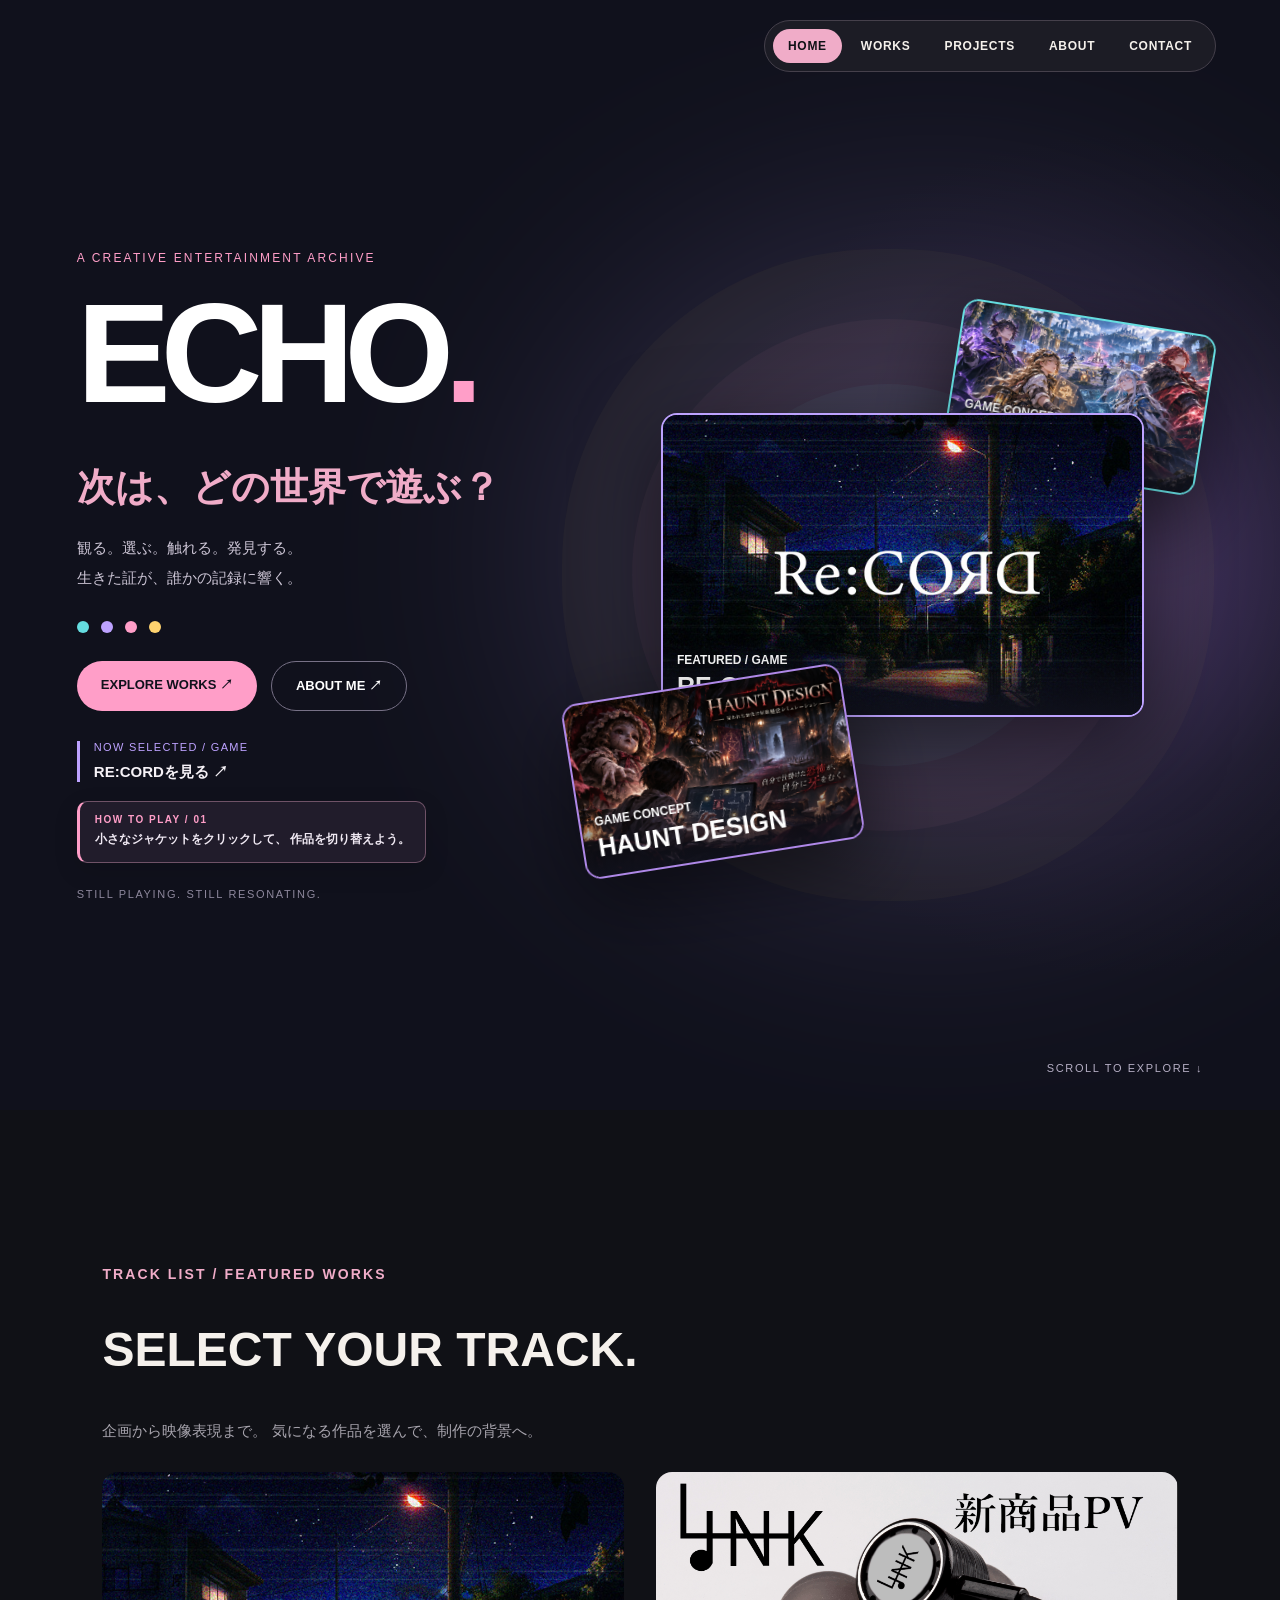
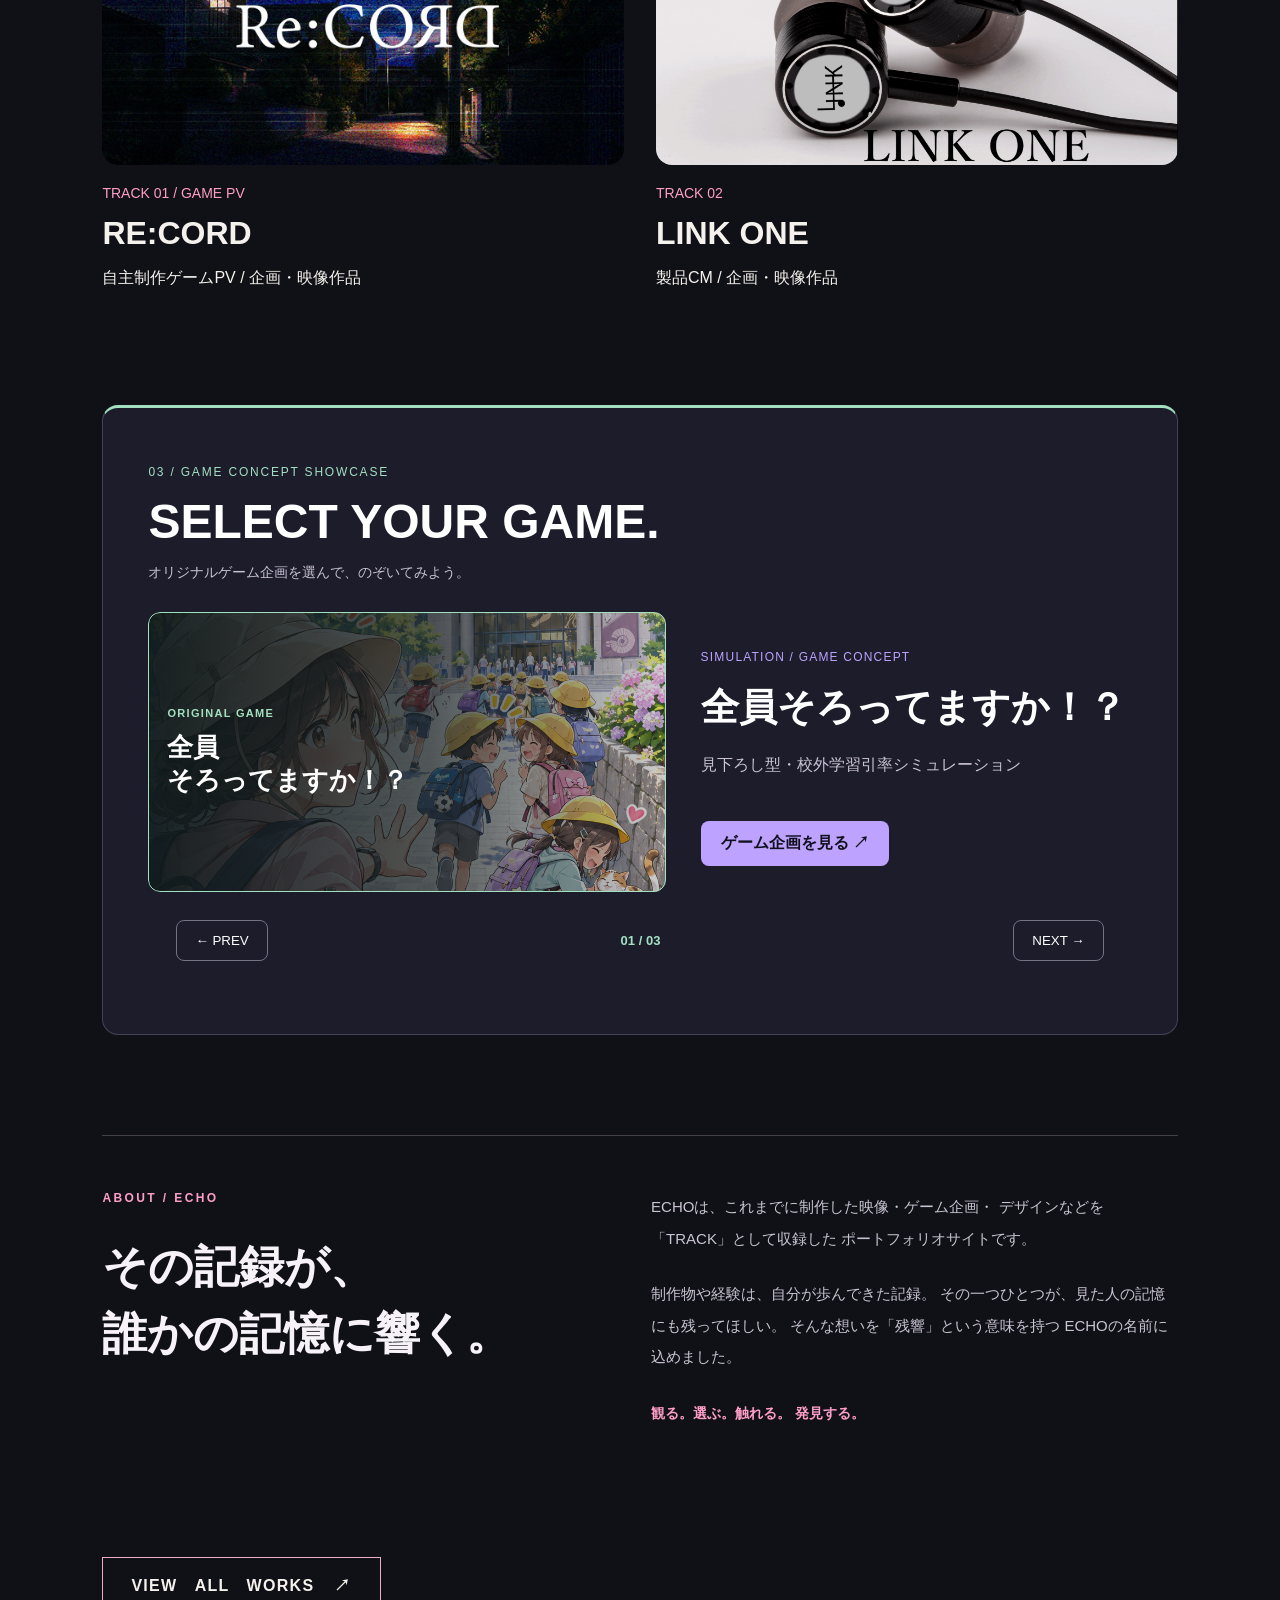
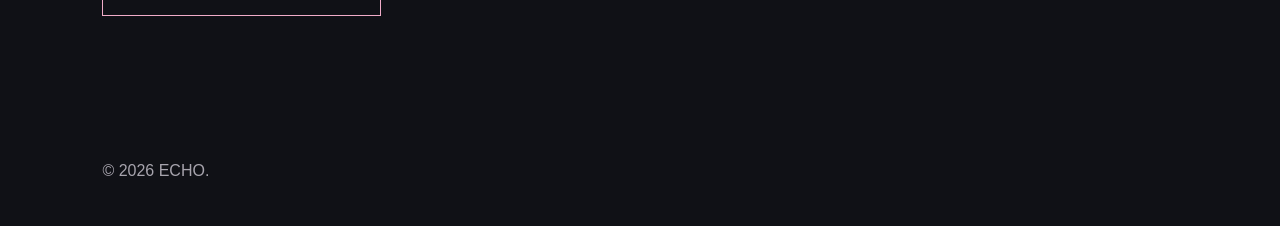
==== commit ef42aeae: "Add files via upload" ====
--- a/index.html
+++ b/index.html
@@ -293,7 +293,7 @@
                             </p>
                             <h3>全員そろってますか！？</h3>
                             <p>見下ろし型・校外学習引率シミュレーション</p>
-                            <a href="works.html#all-works">
+                            <a href="works.html?game=all-here">
                                 ゲーム企画を見る ↗
                             </a>
                         </div>
@@ -310,7 +310,7 @@
                             <p class="home-game-genre">TACTICAL / GAME CONCEPT</p>
                             <h3>ROUND SHIFT</h3>
                             <p>4vs4・ラウンド制戦術FPS</p>
-                            <a href="works.html#all-works">
+                            <a href="works.html?game=round-shift">
                                 ゲーム企画を見る ↗
                             </a>
                         </div>
@@ -328,7 +328,7 @@
                             <p class="home-game-genre">HORROR / GAME CONCEPT</p>
                             <h3>HAUNT DESIGN</h3>
                             <p>お化け屋敷制作・運営ホラー</p>
-                            <a href="works.html#all-works">
+                            <a href="works.html?game=haunt-design">
                                 ゲーム企画を見る ↗
                             </a>
                         </div>
--- a/style.css
+++ b/style.css
@@ -3563,7 +3563,7 @@
     translate: 0 30px;
     transition:
         opacity 0.8s ease,
-        transition 0.8s ease;
+        translate 0.8s ease;
     transition-delay: var(--echo-delay, 0ms);
 }
 
@@ -3992,7 +3992,7 @@
             rgba(12, 17, 27, 0.72) 55%,
             rgba(12, 17, 27, 0.2) 100%
         ),
-        url("noise-patrol-illustrarion.png")
+        url("noise-patrol-illustration.png")
         center 65% / cover no-repeat;
 }
 
@@ -4807,7 +4807,7 @@
 }
 
 .about-page .lost-signal-pad:focus-visible,
-.about-page .lost-signal-start:focus-visible{
+.about-page #lost-signal-start:focus-visible{
     outline: 3px solid #FFFFFF;
     outline-offset: 4px;
 }
@@ -5089,3 +5089,1079 @@
 .point-visual:hover #sound-preview {
     transform: none;
 }
+
+
+/* =====================================
+   HOME / GAME CONCEPT SHOWCASE
+===================================== */
+
+.home-game-showcase{
+    margin: 100px 0 0;
+    padding: 45px;
+    background: #1C1C2B;
+    border: 1px solid #464156;
+    border-radius: 16px;
+}
+
+.home-game-heading > p:first-child{
+    color: #BDA2FF;
+    font-size: 12px;
+    letter-spacing: 0.15em;
+}
+
+.home-game-heading h2{
+    color: #FFFFFF;
+    font-size: clamp(28px, 4vw, 48px);
+    margin: 15px 0;
+}
+
+.home-game-lead{
+    color: #C9C2D3;
+    font-size: 14px;
+    margin-bottom: 30px;
+}
+
+.home-game-slide{
+    display: grid;
+    grid-template-columns: 1.2fr 1fr;
+    gap: 35px;
+    align-items: center;
+}
+
+.home-game-slide[hidden]{
+    display: none !important;
+}
+
+.home-game-cover{
+    width: 100%;
+    min-height: 280px;
+    border-radius: 12px;
+    overflow: hidden;
+}
+
+.home-game-info{
+    min-width: 0;
+}
+
+.home-game-genre{
+    color: #BDA2FF;
+    font-size: 12px;
+    letter-spacing: 0.1em;
+}
+
+.home-game-info h3{
+    color: #FFFFFF;
+    font-size: clamp(28px, 3vw, 42px);
+    margin: 18px 0;
+    overflow-wrap: anywhere;
+}
+
+.home-game-info > p:not(.home-game-genre){
+    color: #C9C3D3;
+    line-height: 1.8;
+}
+
+.home-game-info a{
+    display: inline-block;
+    margin-top: 25px;
+    padding: 12px 20px;
+    background: #BDA2FF;
+    color: #10111C;
+    border-radius: 8px;
+    font-weight: bold;
+    text-decoration: none;
+}
+
+.home-game-controls{
+    display: flex;
+    align-items: center;
+    justify-content: space-between;
+    gap: 15px;
+    margin: 28px;
+}
+
+.home-game-controls button{
+    padding: 12px 18px;
+    color: #FFFFFF;
+    background: transparent;
+    border: 1px solid #777186;
+    border-radius: 8px;
+    cursor: pointer;
+}
+
+.home-game-controls button:hover{
+    color: #10111C;
+    background: #BDA2FF;
+}
+
+.home-game-controls button:focus-visible,
+.home-game-info a:focus-visible{
+    outline: 3px solid #65DDE0;
+    outline-offset: 3px;
+}
+
+#home-game-count{
+    color: #BDA2FF;
+    font-size: 13px;
+    font-weight: bold;
+}
+
+
+/*　スマホ対応　*/
+@media(max-width:720px){
+    .home-game-showcase{
+        margin-top: 65px;
+        padding: 25px 18px;
+    }
+
+
+    .home-game-slide{
+        grid-template-columns: 1fr;
+        gap: 20px;
+    }
+
+    .home-game-cover{
+        min-height: 220px;
+    }
+
+    .home-game-info h3{
+        font-size: 28px;
+    }
+
+    .home-game-controls button{
+        padding: 10px 12px;
+        font-size: 12px;
+    }
+}
+
+
+/* =====================================
+   HOME / GAME SLIDE ANIMATION
+===================================== */
+
+/* 作品を同じ位置に重ねる　*/
+.home-game-slides{
+    display: grid;
+    overflow: hidden;
+    border-radius: 12px;
+}
+
+
+/* 非選択の作品　*/
+.home-game-slide{
+    grid-area: 1 / 1;
+    opacity: 0;
+    visibility: hidden;
+    pointer-events: none;
+    transition: none;
+}
+
+
+/* 選択中の作品　*/
+.home-game-slide.is-active{
+    opacity: 1;
+    visibility: visible;
+    pointer-events: auto;
+}
+
+/* NEXT:右から登場　*/
+.home-game-slide.is-entering-next{
+    animation: gameEnterRight 0.7s ease both;
+    z-index: 2;
+}
+
+
+/* NEXT:左へ退場　*/
+.home-game-slide.is-leaving-next{
+    visibility: visible;
+    animation: gameExitLeft 0.7s ease both;
+    z-index: 1;
+}
+
+
+/* PREV:左から登場　*/
+.home-game-slide.is-entering-prev{
+    animation: gameEnterLeft 0.7s ease both;
+    z-index: 2;
+}
+
+
+/* PREV:右へ退場　*/
+.home-game-slide.is-leaving-prev{
+    visibility: visible;
+    animation: gameExitRight 0.7s ease both;
+    z-index: 1;
+}
+
+
+/* 右から中央へ　*/
+@keyframes gameEnterRight{
+    from{
+        opacity: 0;
+        transform: translateX(80px);
+    }
+    to{
+        opacity: 1;
+        transform: translateX(0);
+    }
+}
+
+
+/* 中央から左へ */
+@keyframes gameExitLeft{
+    from{
+        opacity: 1;
+        transform: translateX(0);
+    }
+    to{
+        opacity: 0;
+        transform: translateX(-80px);
+    }
+}
+
+
+/* 左から中央へ　*/
+@keyframes gameEnterLeft{
+    from{
+        opacity: 0;
+        transform: translateX(-80px);
+    }
+    to{
+        opacity: 1;
+        transform: translateX(0);
+    }
+}
+
+
+/* 中央から右へ　*/
+@keyframes gameExitRight{
+    from{
+        opacity: 1;
+        transform: translateX(0);
+    }
+    to{
+        opacity: 0;
+        transform: translateX(80px);
+    }
+}
+
+
+/* 作品ごとに色を切り替える　*/
+.home-game-showcase{
+    border-top: 3px solid var(--game-accent, #A3E0C0);
+    transition: border-color 0.5s ease;
+}
+
+.home-game-heading > p:first-child,
+#home-game-count{
+    color: var(--game-accent, #A3E0C0);
+    transition: color 0.5s ease;
+}
+
+
+/* 動きを減らす設定　*/
+@media(prefers-reduced-motion: reduce){
+    .home-game-slide{
+        animation: none !important;
+    }
+
+    .home-game-slide.is-leaving-next,
+    .home-game-slide.is-leaving-prev{
+        opacity: 0;
+        visibility: hidden;
+    }
+}
+
+
+/* =====================================
+   HOME / INTERACTION GUIDE
+===================================== */
+
+.echo-interaction-guide{
+    display: inline-flex;
+    flex-direction: column;
+    align-items: flex-start;
+    gap: 5px;
+
+    box-sizing: border-box;
+    max-width: 100%;
+
+    margin-top: 19px;
+    padding: 12px 15px;
+
+    background: #211C2B;
+    border: 1px solid #6F5267;
+    border-left: 3px solid #FF9EC8;
+    border-radius: 10px;
+
+    box-shadow: 0 8px 25px #00000020;
+}
+
+.echo-interaction-guide-label{
+    color: #FF9EC8;
+    font-size: 10px;
+    font-weight: 800;
+    letter-spacing: 0.15em;
+}
+
+.echo-interaction-guide-text{
+    color: #F1EAF4;
+    font-size: 12px;
+    font-weight: 600;
+    line-height: 1.65;
+}
+
+.echo-interaction-guide-text > span{
+    color: #FF9EC8;
+    font-weight: 900;
+    padding-left: 3px;
+}
+
+
+/* 操作ガイドの下の余白　*/
+.echo-hero-copy .echo-tagline{
+    margin-top: 25px;
+}
+
+
+/* 作品ごとの枠色　*/
+.echo-stage .echo-card[data-work="record"]{
+    border-color: #BDA2FF;
+}
+
+.echo-stage .echo-card[data-work="round-shift"]{
+    border-color: #65DDE0;
+}
+
+.echo-stage .echo-card[data-work="haunt-design"]{
+    border-color: #AF88E8;
+}
+
+
+/* スマホ対応 */
+@media(max-width:720px){
+
+    .echo-interaction-guide{
+        margin-top: 17px;
+        padding: 11px 13px;
+    }
+
+    .echo-interaction-guide-text{
+        font-size: 11px;
+    }
+
+    .echo-hero-copy .echo-tagline{
+        margin-top: 21px;
+    }
+}
+
+
+/* =====================================
+   WORKS / IMAGE FULLSCREEN VIEWER
+===================================== */
+
+/* 詳細内の画像はクリック可能　*/
+.work-popover .work-detail-preview,
+.work-popover .lp-image-gallery img{
+    cursor: zoom-in;
+}
+
+.work-popover .work-detail-preview:focus-visible,
+.work-popover .lp-image-gallery a:focus-visible{
+    outline: 3px solid #F0ACC8;
+    outline-offset: 4px;
+}
+
+
+/* 画像の全画面表示　*/
+.work-image-viewer:popover-open{
+    position: fixed;
+    inset: 0;
+
+    display: flex;
+    align-items: center;
+    justify-content: center;
+
+    box-sizing: border-box;
+    width: 100vw;
+    height: 100vh;
+    height: 100dvh;
+    max-width: none;
+    max-height: none;
+
+    margin: 0;
+    padding: 32px;
+    border: none;
+
+    background: #080A10;
+    overflow: hidden;
+}
+
+
+/* 拡大画像　*/
+.work-image-viewer-image{
+    display: block;
+    width: auto;
+    height: auto;
+
+    max-width: min(88vw, 1400px);
+    max-height: min(82vh, 900px);
+
+    object-fit: contain;
+    margin: auto;
+}
+
+
+/* 横長画像　*/
+.work-image-viewer.is-landscape .work-image-viewer-image{
+    max-width: min(90vw, 1450px);
+    max-height: min(78dvh, 860px);
+}
+
+
+/* 縦長画像　*/
+.work-image-viewer.is-portrait .work-image-viewer-image{
+    max-width: min(72vw, 900px);
+    max-height: min(88dvh, 980px);
+}
+
+/* 正方形に近い画像　*/
+.work-image-viewer.is-square .work-image-viewer-image{
+    max-width: min(82vw, 1050px);
+    max-height: min(82dvh, 1050px);
+}
+
+
+/* 閉じるボタン　*/
+.work-image-viewer-close{
+    position: fixed;
+    top: 18px;
+    right: 18px;
+    z-index: 10;
+
+    display: flex;
+    align-items: center;
+    justify-content: center;
+
+    width: 48px;
+    height: 48px;
+
+    background: #211C2B;
+    color: #FFFFFF;
+
+    border: 1px solid #F0ACC8;
+    border-radius: 50%;
+
+    font-size: 28px;
+    cursor: pointer;
+}
+
+.work-image-viewer-close:focus-visible{
+    outline: 3px solid #FFFFFF;
+    outline-offset: 3px;
+}
+
+
+/* スマホ対応　*/
+@media(max-width:720px){
+
+    .work-image-viewer:popover-open{
+        padding: 65px 12px 20px;
+    }
+
+    .work-image-viewer-close{
+        top: 12px;
+        right: 12px;
+        width: 42px;
+        height: 42px;
+    }
+
+    .work-image-viewer.is-landscape .work-image-viewer-image{
+        max-width: 94vw;
+        max-height: 72dvh;
+    }
+
+    .work-image-viewer.is-portrait .work-image-viewer-image{
+        max-width: 82vw;
+        max-height: 84dvh;
+    }
+
+    .work-image-viewer.is-square .work-image-viewer-image{
+        max-width: 88vw;
+        max-height: 78dvh;
+    }
+}
+
+
+/* =====================================
+   WORKS / GAME 作品情報の間隔調整
+===================================== */
+
+/* ゲーム企画のタイトル　*/
+.mini-work-card[data-echo-genre="game"] h4{
+    margin-top: 12px;
+    margin-bottom: 4px;
+    line-height: 1.5;
+}
+
+
+/* タイトルとVIEW DETAILSの間隔　*/
+.mini-work-card[data-echo-genre="game"] .mini-work-button::after{
+    margin-top: 0;
+}
+
+/* VIEW DETAILSと説明文の間隔　*/
+.mini-work-card[data-echo-genre="game"] .work-ai-note{
+    margin-top: 4px;
+}
+
+
+/* =====================================
+   RE:CORD / 詳細説明の統一
+===================================== */
+
+/* セクション共通　*/
+.record-page .record-detail-section{
+    max-width: 760px;
+    margin-top: 80px;
+    padding-top: 28px;
+    border-top: 1px solid #42303B;
+}
+
+
+/* 大見出し　*/
+.record-page .record-detail-section h2{
+    color: #E9EAF0;
+    font-size: clamp(26px, 4vw, 36px);
+    line-height: 1.4;
+    margin: 0 0 30px;
+}
+
+
+/* 項目見出し　*/
+.record-page .record-detail-section h3{
+    color: #C98290;
+    font-size: 16px;
+    letter-spacing: 0.08em;
+    line-height: 1.5;
+    margin: 30px 0 10px;
+}
+
+
+/* 説明文　*/
+.record-page .record-detail-section p {
+    color: #BABCC8;
+    font-size: 16px;
+    line-height: 2;
+    margin: 0;
+}
+
+
+/* スマホ　*/
+@media(max-width:720px){
+
+    .record-page .record-detail-section{
+        margin-top: 60px;
+    }
+
+    .record-page .record-detail-section p{
+        font-size: 14px;
+    }
+}
+
+
+/* =====================================
+   GAME / SCREENSHOT GALLERY
+===================================== */
+
+.game-gallery{
+    width: 100%;
+    max-width: 850px;
+    margin: 16px auto 28px;
+}
+
+
+/* 画像の表示エリア　*/
+.game-gallery-stage{
+    position: relative;
+
+    display: flex;
+    align-items: center;
+    justify-content: center;
+
+    height: clamp(220px, 44vh, 430px);
+
+    background: #101116;
+    border: 1px solid #45404B;
+    border-radius: 12px;
+    overflow: hidden;
+
+    touch-action: pan-y;
+}
+
+
+/* 画像　*/
+.game-gallery .game-gallery-image{
+    display: block;
+    width: 100%;
+    height: 100%;
+
+    object-fit: contain;
+    cursor: zoom-in;
+    border-radius: 8px;
+}
+
+.game-gallery .game-gallery-image[hidden]{
+    display: none;
+}
+
+
+/*　左右の矢印　*/
+.game-gallery-prev,
+.game-gallery-next{
+    position: absolute;
+    z-index: 2;
+    top: 50%;
+
+    transform: translateY(-50%);
+
+    width: 42px;
+    height: 42px;
+
+    border: 1px solid #F0ACC8;
+    border-radius: 50%;
+
+    background: #211C2B;
+    color: #FFFFFF;
+
+    font-size: 29px;
+    line-height: 1;
+    cursor: pointer;
+}
+
+.game-gallery-prev{
+    left: 12px;
+}
+
+.game-gallery-next{
+    right: 12px;
+}
+
+.game-gallery-prev:hover,
+.game-gallery-next:hover{
+    background: #F0ACC8;
+    color: #101116;
+}
+
+
+/* 枚数とドット　*/
+.game-gallery-footer{
+    display: flex;
+    justify-content: center;
+    align-items: center;
+    gap: 16px;
+
+    margin-top: 12px;
+}
+
+.game-gallery-count{
+    color: #A7A4AD;
+    font-size: 13px;
+    font-variant-numeric: tabular-nums;
+}
+
+.game-gallery-dots{
+    display: flex;
+    gap: 8px;
+    align-items: center;
+}
+
+.game-gallery-dot{
+    width: 9px;
+    height: 9px;
+    padding: 0;
+
+    border: none;
+    border-radius: 50%;
+
+    background: #77717F;
+    cursor: pointer;
+}
+
+
+/* 選択中のドット */
+.game-gallery-dot[aria-pressed="true"]{
+    width: 22px;
+    border-radius: 99px;
+    background: #F0ACC8;
+}
+
+
+/* キーボード操作　*/
+.game-gallery button:focus-visible,
+.game-gallery-image:focus-visible{
+    outline: 3px solid #F0ACC8;
+    outline-offset: 3px;
+}
+
+
+/*スマホ　*/
+@media(max-width:720px){
+
+    .game-gallery-stage{
+        height: clamp(190px, 38vh, 330px);
+    }
+
+    .game-gallery-prev,
+    .game-gallery-next{
+        width: 34px;
+        height: 34px;
+        font-size: 34px;
+    }
+
+    .game-gallery-prev{
+        left: 6px;
+    }
+
+    .game-gallery-next{
+        right: 6px;
+    }
+}
+
+
+/* =====================================
+   HOME / BONUS TRACK
+===================================== */
+
+/* 「発見する。」ボタン */
+.echo-discover-btn {
+    display: inline;
+    padding: 0;
+    border: none;
+    background: transparent;
+
+    color: #FF9EC8;
+    font: inherit;
+    font-weight: inherit;
+
+    cursor: pointer;
+
+    text-decoration: underline;
+    text-decoration-color: transparent;
+    text-underline-offset: 5px;
+
+    transition:
+        color 0.3s ease,
+        text-decoration-color 0.3s ease;
+}
+
+/* ホバー・開いた状態 */
+.echo-discover-btn:hover,
+.echo-discover-btn[aria-expanded="true"] {
+    color: #F0ACC8;
+    text-decoration-color: currentColor;
+}
+
+/* キーボード操作 */
+.echo-discover-btn:focus-visible {
+    outline: 2px solid #F0ACC8;
+    outline-offset: 4px;
+}
+
+/* BONUS TRACK全体 */
+.home-bonus-panel {
+    box-sizing: border-box;
+    width: 100%;
+    max-width: 800px;
+
+    margin: 32px auto 70px;
+    scroll-margin-top: 90px;
+}
+
+/* 閉じているとき */
+.home-bonus-panel[hidden] {
+    display: none !important;
+}
+
+/* 見出しの余白 */
+.home-bonus-panel .vision-secret {
+    margin-top: 0;
+}
+
+/* ゲームを中央に配置 */
+.home-bonus-panel .lost-signal {
+    margin-left: auto;
+    margin-right: auto;
+}
+
+/* 出現演出 */
+.home-bonus-panel:not([hidden]) {
+    animation: bonusTrackReveal 0.55s ease-out both;
+}
+
+/* スマホ対応 */
+@media (max-width: 720px) {
+
+    .home-bonus-panel {
+        margin-top: 24px;
+        margin-bottom: 50px;
+    }
+
+}
+
+/* 動きを減らす設定 */
+@media (prefers-reduced-motion: reduce) {
+
+    .home-bonus-panel:not([hidden]) {
+        animation: none;
+    }
+
+    .echo-discover-btn {
+        transition: none;
+    }
+}
+
+
+/* =====================================
+   ECHO / DISCOVER RIPPLE
+   発見する。波紋演出
+===================================== */
+
+/* 波紋の中心 */
+.echo-discover-btn {
+    position: relative;
+    display: inline-block;
+    isolation: isolate;
+}
+
+/* 文字は波紋より手前 */
+.echo-discover-text {
+    position: relative;
+    z-index: 2;
+}
+
+/* 波紋全体 */
+.echo-discover-rings {
+    position: absolute;
+    inset: 0;
+    pointer-events: none;
+    z-index: 0;
+}
+
+/* 4つの円 */
+.echo-discover-rings span {
+    position: absolute;
+
+    top: 50%;
+    left: 50%;
+
+    width: 42px;
+    height: 42px;
+    margin: -21px 0 0 -21px;
+
+    border: 1.5px solid;
+    border-radius: 50%;
+
+    opacity: 0;
+    pointer-events: none;
+
+    animation: echoDiscoverRipple 5.2s ease-out infinite;
+}
+
+/* ロード画面と同じ4色 */
+.echo-discover-rings span:nth-child(1) {
+    border-color: #65DDE0;
+    animation-delay: 0s;
+}
+
+.echo-discover-rings span:nth-child(2) {
+    border-color: #BDA2FF;
+    animation-delay: 0.16s;
+}
+
+.echo-discover-rings span:nth-child(3) {
+    border-color: #FF9EC8;
+    animation-delay: 0.32s;
+}
+
+.echo-discover-rings span:nth-child(4) {
+    border-color: #FFD36F;
+    animation-delay: 0.48s;
+}
+
+/* 波紋が広がって消える */
+@keyframes echoDiscoverRipple {
+
+    0% {
+        transform: scale(0.35);
+        opacity: 0;
+    }
+
+    6% {
+        opacity: 0.75;
+    }
+
+    27% {
+        transform: scale(3);
+        opacity: 0;
+    }
+
+    100% {
+        transform: scale(3);
+        opacity: 0;
+    }
+
+}
+
+/* ホバーで文字が淡く発光 */
+.echo-discover-btn:hover .echo-discover-text {
+    text-shadow: 0 0 14px rgba(255, 158, 200, 0.55);
+}
+
+/* BONUS TRACKを開いたら波紋を停止 */
+.echo-discover-btn[aria-expanded="true"]
+.echo-discover-rings span {
+    animation: none;
+    opacity: 0;
+}
+
+/* 動きを減らす設定への対応 */
+@media (prefers-reduced-motion: reduce) {
+
+    .echo-discover-rings span {
+        animation: none;
+        opacity: 0;
+    }
+
+}
+
+
+/* =====================================
+   LINK ONE / DETAIL PAGE
+===================================== */
+
+/* ページ全体 */
+.link-one-page {
+    background:
+        radial-gradient(
+            circle at 82% 15%,
+            rgba(42, 106, 124, 0.22),
+            transparent 42%
+        ),
+        linear-gradient(
+            145deg,
+            #151E28,
+            #101116 72%
+        );
+}
+
+/* アクセントカラー */
+.link-one-page .back-link,
+.link-one-page .detail-category,
+.link-one-page .project-info h2,
+.link-one-page .point-number {
+    color: #65DDE0;
+}
+
+/* キャッチコピー */
+.link-one-page .detail-lead {
+    color: #D0EDF0;
+}
+
+/* メインビジュアル */
+.link-one-page .detail-image {
+    border: 1px solid #31515E;
+    box-sizing: border-box;
+
+    box-shadow:
+        0 24px 70px rgba(0, 0, 0, 0.35);
+}
+
+/* =====================================
+   CREATIVE DIRECTION
+===================================== */
+
+/* 制作意図のエリア */
+.link-one-page .link-one-direction {
+    max-width: 760px;
+
+    margin-top: 80px;
+    padding-top: 30px;
+
+    border-top: 1px solid #31515E;
+}
+
+/* 見出し */
+.link-one-page .link-one-direction h2 {
+    font-size: clamp(26px, 4vw, 36px);
+    line-height: 1.4;
+
+    margin: 0 0 24px;
+}
+
+/* 本文 */
+.link-one-page .link-one-direction p {
+    color: #CBD4DB;
+    font-size: 16px;
+    line-height: 2;
+
+    margin: 0 0 18px;
+}
+
+/* =====================================
+   CREATIVE POINT
+===================================== */
+
+/* 各演出の区切り線 */
+.link-one-page .creative-point {
+    border-top-color: #31515E;
+}
+
+/* =====================================
+   SOUND MODE
+===================================== */
+
+/* 操作案内 */
+.link-one-page .sound-interaction-guide {
+    margin: 24px 0 0;
+
+    color: #65DDE0;
+    font-size: 13px;
+    font-weight: 700;
+    line-height: 1.7;
+}
+
+/* ボタンのホバー */
+.link-one-page .sound-button:hover,
+.link-one-page .sound-button:focus-visible {
+    border-color: #65DDE0;
+}
+
+/* 選択中のSOUNDモード */
+.link-one-page .sound-button.is-active {
+    background-color: #65DDE0;
+    border-color: #65DDE0;
+    color: #101116;
+}
+
+/* 選択中のモード名 */
+.link-one-page .sound-current span {
+    color: #65DDE0;
+}
+
+/* =====================================
+   MOBILE
+===================================== */
+
+@media (max-width: 720px) {
+
+    .link-one-page .link-one-direction {
+        margin-top: 64px;
+        padding-top: 24px;
+    }
+
+    .link-one-page .link-one-direction p {
+        font-size: 15px;
+    }
+
+}
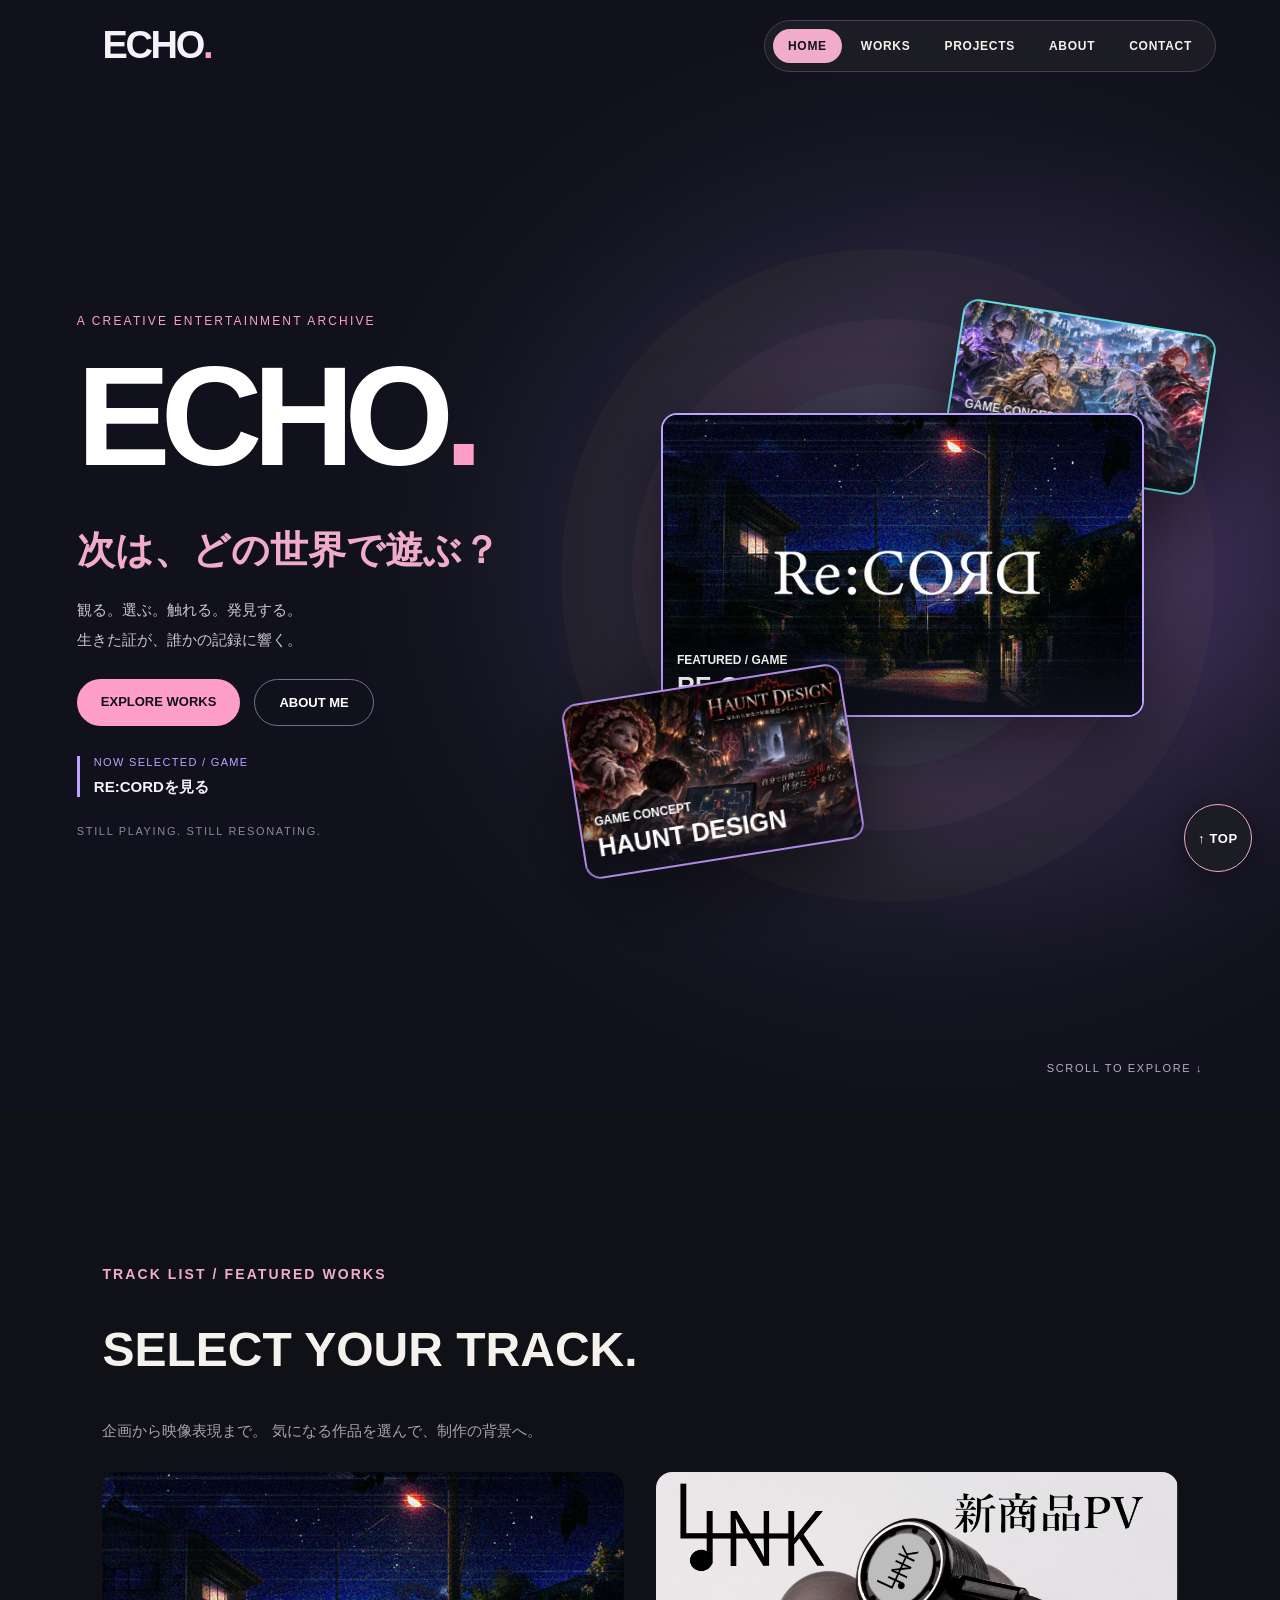
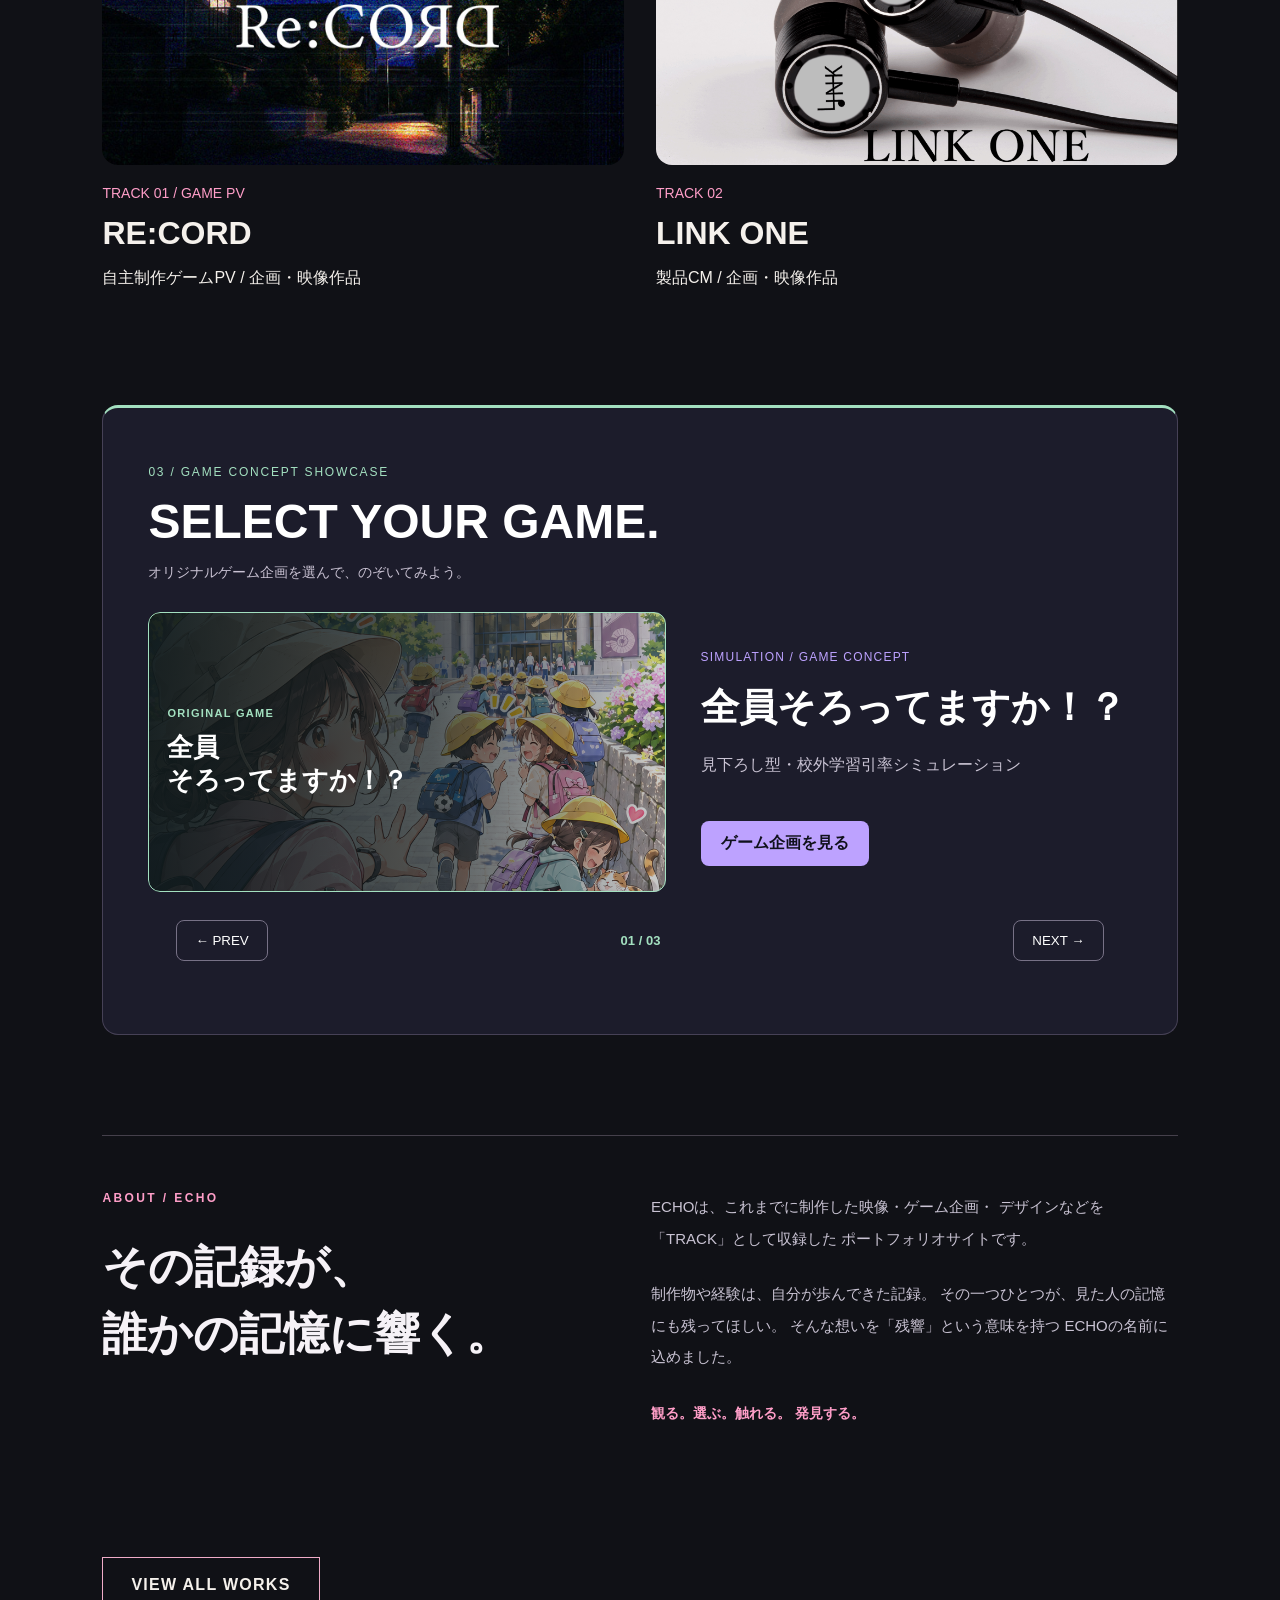
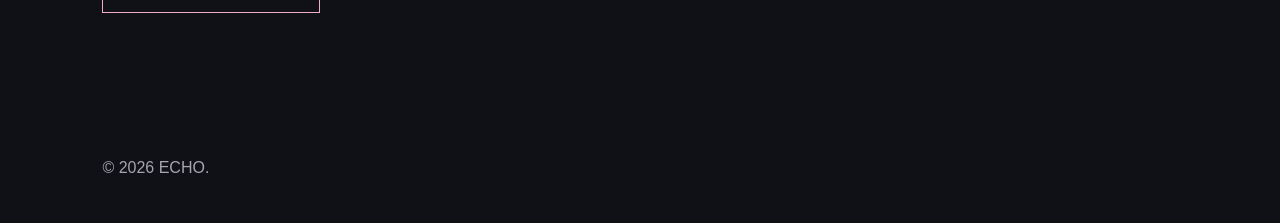
==== commit 8c77b4e1: "Add files via upload" ====
--- a/index.html
+++ b/index.html
@@ -19,7 +19,7 @@
                class="echo-opening-skip"
                id="echo-opening-skip"
                type="button">
-               SKIP INTRO ↗ 
+               SKIP INTRO 
         </button>
 
         <div class="echo-opening-center">
@@ -43,6 +43,14 @@
 
     </div>
 
+    <!-- 全ページ共通 / ECHOロゴ -->
+
+    <a href="index.html"
+       class="echo-home-logo"
+       aria-label="ECHOのHOMEへ戻る">
+        ECHO<span>.</span>
+    </a>
+
     <!--　サイト共通ナビゲーション　-->
     <nav class="site-nav" aria-label="メインナビゲーション">
 
@@ -94,20 +102,13 @@
                 生きた証が、誰かの記録に響く。
             </p>
 
-            <div class="echo-colors" aria-hidden="true">
-                <span></span>
-                <span></span>
-                <span></span>
-                <span></span>
-            </div>
-
             <div class="echo-actions">
                 <a href="#works" class="echo-primary-btn">
-                    EXPLORE WORKS ↗
+                    EXPLORE WORKS
                 </a>
 
                 <a href="about.html" class="echo-secondary-btn">
-                    ABOUT ME ↗
+                    ABOUT ME
                 </a>
             </div>
 
@@ -117,22 +118,8 @@
                 </span>
 
                 <a id="echo-open-work" href="record.html">
-                    RE:CORDを見る ↗ 
+                    RE:CORDを見る 
                 </a>
-            </div>
-
-            <!-- ジャケット操作ガイド -->
-            <div class="echo-interaction-guide" role="note">
-
-                <span class="echo-interaction-guide-label">
-                    HOW TO PLAY / 01
-                </span>
-
-                <span class="echo-interaction-guide-text">
-                    小さなジャケットをクリックして、
-                    作品を切り替えよう。
-                </span>
-
             </div>
 
             <p class="echo-tagline">
@@ -158,7 +145,7 @@
             </a>
 
             <!--　サブ作品01　-->
-            <a href="works.html#all-works"
+            <a href="works.html?game=round-shift"
                class="echo-card echo-card-link"
                data-work="round-shift">
 
@@ -172,7 +159,7 @@
             </a>
 
             <!--　サブ作品02　-->
-            <a href="works.html#all-works"
+            <a href="works.html?game=haunt-design"
                class="echo-card echo-card-design"
                data-work="haunt-design">
 
@@ -294,7 +281,7 @@
                             <h3>全員そろってますか！？</h3>
                             <p>見下ろし型・校外学習引率シミュレーション</p>
                             <a href="works.html?game=all-here">
-                                ゲーム企画を見る ↗
+                                ゲーム企画を見る
                             </a>
                         </div>
                     </article>
@@ -311,7 +298,7 @@
                             <h3>ROUND SHIFT</h3>
                             <p>4vs4・ラウンド制戦術FPS</p>
                             <a href="works.html?game=round-shift">
-                                ゲーム企画を見る ↗
+                                ゲーム企画を見る
                             </a>
                         </div>
                     </article>
@@ -329,7 +316,7 @@
                             <h3>HAUNT DESIGN</h3>
                             <p>お化け屋敷制作・運営ホラー</p>
                             <a href="works.html?game=haunt-design">
-                                ゲーム企画を見る ↗
+                                ゲーム企画を見る 
                             </a>
                         </div>
                     </article>
@@ -530,13 +517,18 @@
 
            <!--　WORKS専用ページへのリンク　-->
            <a class="archive-link" href="works.html">
-              VIEW　ALL　WORKS
-              <span aria-hidden="true">↗</span>
+              VIEW ALL WORKS
            </a>
             
         </section>
     </main>
 
+    <!-- ページトップへ戻るボタン -->
+    <a href="#"
+       class="works-back-to-top"
+       aria-label="ページのトップへ戻る">
+        ↑ TOP
+    </a>
 
     <footer>
         <p>© 2026 ECHO.</p>
@@ -587,7 +579,7 @@
 
         label.textContent = "NOW SELECTED / " + work.genre;
 
-        openLink.textContent = work.title + "を見る ↗ "
+        openLink.textContent = work.title + "を見る "
         openLink.href = url;
 
         cards.forEach(card => {
@@ -1196,6 +1188,29 @@
 })();
 </script>
 
+<!-- ECHOロゴ / スクロール時のサイズ切り替え -->
+<script>
+(() => {
+    const logo = document.querySelector(".echo-home-logo");
+
+    if (!logo) return;
+
+    const updateLogo = () => {
+        logo.classList.toggle(
+            "is-scrolled",
+            window.scrollY > 160
+        );
+    };
+
+    window.addEventListener("scroll", updateLogo, {
+        passive: true
+    });
+
+    updateLogo();
+})();
+</script>
+
+
 
 </body>
 </html>
--- a/style.css
+++ b/style.css
@@ -1820,36 +1820,6 @@
     color:#CCC5D5;
     font-size:15px;
     line-height: 2;
-}
-
-
-/*　4ジャンルの色　*/
-.echo-colors{
-    display: flex;
-    gap:12px;
-    margin: 28px 0;
-}
-
-.echo-colors span{
-    width: 12px;
-    height: 12px;
-    border-radius: 50%;
-}
-
-.echo-colors span:nth-child(1){
-    background: #65DDE0;
-}
-
-.echo-colors span:nth-child(2){
-    background: #BDA2FF;
-}
-
-.echo-colors span:nth-child(3){
-    background:#FF9EC8;
-}
-
-.echo-colors span:nth-child(4){
-    background:#FFD36F;
 }
 
 
@@ -5377,53 +5347,6 @@
    HOME / INTERACTION GUIDE
 ===================================== */
 
-.echo-interaction-guide{
-    display: inline-flex;
-    flex-direction: column;
-    align-items: flex-start;
-    gap: 5px;
-
-    box-sizing: border-box;
-    max-width: 100%;
-
-    margin-top: 19px;
-    padding: 12px 15px;
-
-    background: #211C2B;
-    border: 1px solid #6F5267;
-    border-left: 3px solid #FF9EC8;
-    border-radius: 10px;
-
-    box-shadow: 0 8px 25px #00000020;
-}
-
-.echo-interaction-guide-label{
-    color: #FF9EC8;
-    font-size: 10px;
-    font-weight: 800;
-    letter-spacing: 0.15em;
-}
-
-.echo-interaction-guide-text{
-    color: #F1EAF4;
-    font-size: 12px;
-    font-weight: 600;
-    line-height: 1.65;
-}
-
-.echo-interaction-guide-text > span{
-    color: #FF9EC8;
-    font-weight: 900;
-    padding-left: 3px;
-}
-
-
-/* 操作ガイドの下の余白　*/
-.echo-hero-copy .echo-tagline{
-    margin-top: 25px;
-}
-
-
 /* 作品ごとの枠色　*/
 .echo-stage .echo-card[data-work="record"]{
     border-color: #BDA2FF;
@@ -5435,24 +5358,6 @@
 
 .echo-stage .echo-card[data-work="haunt-design"]{
     border-color: #AF88E8;
-}
-
-
-/* スマホ対応 */
-@media(max-width:720px){
-
-    .echo-interaction-guide{
-        margin-top: 17px;
-        padding: 11px 13px;
-    }
-
-    .echo-interaction-guide-text{
-        font-size: 11px;
-    }
-
-    .echo-hero-copy .echo-tagline{
-        margin-top: 21px;
-    }
 }
 
 
@@ -5597,16 +5502,16 @@
    WORKS / GAME 作品情報の間隔調整
 ===================================== */
 
-/* ゲーム企画のタイトル　*/
-.mini-work-card[data-echo-genre="game"] h4{
+/* 全ジャンルタイトル　*/
+.mini-work-card h4{
     margin-top: 12px;
     margin-bottom: 4px;
     line-height: 1.5;
 }
 
 
-/* タイトルとVIEW DETAILSの間隔　*/
-.mini-work-card[data-echo-genre="game"] .mini-work-button::after{
+/* 全ジャンルタイトルとVIEW DETAILSの間隔　*/
+.mini-work-card .mini-work-button::after{
     margin-top: 0;
 }
 
@@ -6165,3 +6070,358 @@
     }
 
 }
+
+
+/* =====================================
+   WORKS / 詳細ページの閉じるボタン固定
+===================================== */
+
+.work-popover .work-popover-close{
+    position: sticky;
+    top: 12px;
+    z-index: 20;
+
+    display: block;
+    width: 44px;
+    height: 44px;
+    margin-left: auto;
+
+    background: #1C1C25;
+    color: #FFFFFF;
+
+    border: 1px solid #F0ACC8;
+    border-radius: 50%;
+
+    font-size: 28px;
+    cursor: pointer;
+
+    box-shadow: 0 4px 16px #00000066;
+}
+
+
+/* マウスを乗せたとき */
+.work-popover .work-popover-close:hover{
+    background: #F0ACC8;
+    color: #101116;
+}
+
+
+/* キーボード操作　*/
+.work-popover .work-popover-close:focus-visible{
+    outline: 3px solid #F0ACC8;
+    outline-offset: 3px;
+}
+
+
+/* =====================================
+   ECHO / FIXED HOME LOGO
+   全ページ共通
+===================================== */
+
+/* 左上のロゴ　*/
+.echo-home-logo{
+    position: fixed;
+
+    top: 20px;
+    left: 8%;
+
+    height: 50px;
+
+    display: flex;
+    align-items: center;
+
+    z-index: 1001;
+
+    color: #F6F2F7;
+    font-size: 30px;
+    font-weight: 900;
+    letter-spacing: -0.06em;
+    line-height: 1;
+    text-decoration: none;
+
+    transition:
+        color 0.3s ease,
+        transform 0.3s ease;
+}
+
+
+/* ECHO.のドット */
+.echo-home-logo span{
+    color: #FF9EC8;
+}
+
+
+/* ホバー演出　*/
+.echo-home-logo:hover{
+    color: #FF9EC8;
+    transform: translateY(-3px);
+}
+
+
+/* キーボード操作　*/
+.echo-home-logo:focus-visible{
+    outline: 2px solid #65DDE0;
+    outline-offset: 5px;
+}
+
+
+/* スマホ版　*/
+@media(max-width: 720px){
+    
+    .echo-home-logo{
+        top: 12px;
+        left: 12px;
+        height: 40px;
+        font-size: 24px;
+    }
+
+    /* ナビゲーションを右へ寄せる */
+    .site-nav{
+        top: 12px;
+        left: 98px;
+        right: 10px;
+
+        padding: 6px 4px;
+        gap: 0;
+
+        justify-content: space-between;
+
+        overflow-x: auto;
+        scrollbar-width: none;
+    }
+
+    .site-nav::-webkit-scrollbar{
+        display: none;
+    }
+
+    .site-nav a{
+        flex-shrink: 0;
+        white-space: nowrap;
+
+        padding: 8px 4px;
+        font-size: clamp(9px, 2.3vw, 11px);
+    }
+}
+
+
+/* 動きを減らす　*/
+@media(prefers-reduced-motion: reduce){
+    .echo-home-logo{
+        transition: none;
+    }
+}
+
+
+/* スマホでもロゴとナビを横1列に保つ */
+@media (max-width: 720px) {
+    .site-nav {
+        flex-wrap: nowrap;
+    }
+}
+
+
+/* =====================================
+   WORKS / BACK TO TOP
+===================================== */
+
+.works-back-to-top{
+    position: fixed;
+    right: 28px;
+    bottom: 28px;
+    z-index: 900;
+
+    display: flex;
+    align-items: center;
+    justify-content: center;
+
+    width: 66px;
+    height: 66px;
+
+    background: #1C1C25;
+    color: #FFFFFF;
+
+    border: 1px solid #F0ACC8;
+    border-radius: 50%;
+
+    font-size: 13px;
+    font-weight: 700;
+    letter-spacing: 0.05em;
+    text-decoration: none;
+
+    box-shadow: 0 6px 24px #00000066;
+
+    transition:
+        background 0.3s ease,
+        color 0.3s ease,
+        transform 0.3s ease;
+}
+
+
+/* ホバー時　*/
+.works-back-to-top:hover{
+    background: #F0ACC8;
+    color: #101116;
+    transform: translateY(-5px);
+}
+
+
+/* キーボード操作　*/
+.works-back-to-top:focus-visible{
+    outline: 2px solid #65DDE0;
+    outline-offset: 4px;
+}
+
+
+/* スマホ版　*/
+@media(max-width:720px){
+
+    .works-back-to-top{
+        right: 14px;
+        bottom: 18px;
+
+        width: 52px;
+        height: 52px;
+
+        font-size: 11px;
+    }
+}
+
+
+/* 動きを減らす設定 */
+@media(prefers-reduced-motion: reduce){
+    .works-back-to-top{
+        transition: none;
+    }
+}
+
+
+/* HOME / 整理後の余白 */
+.echo-hero-copy .echo-actions {
+    margin-top: 24px;
+}
+
+.echo-hero-copy .echo-tagline {
+    margin-top: 28px;
+}
+
+
+/* =====================================
+   WATCH THE MOVIE / 見出しと音声案内
+===================================== */
+
+/* 見出しと注意文を横並びに　*/
+.movie-heading-row{
+    display: flex;
+    align-items: baseline;
+    justify-content: space-between;
+    gap: 20px;
+
+    width: 100%;
+    max-width: 960px;
+    margin-bottom: 30px;
+}
+
+
+/* 見出しの余白を調整 */
+.movie-heading-row .movie-sound-note{
+    margin: 0;
+    color: #F0ACC8;
+    font-size: 13px;
+    white-space: nowrap;
+    text-align: right;
+}
+
+
+/* スマホ版　*/
+@media(max-width:720px){
+
+    .movie-heading-row{
+        flex-direction: column;
+        align-items: flex-start;
+        gap: 10px;
+    }
+
+    .movie-heading-row .movie-sound-note{
+        font-size: 12px;
+        white-space: normal;
+        text-align: left;
+    }
+}
+
+
+/* =====================================
+   WORKS / CONTACTへのリンク
+===================================== */
+
+.works-contact-next{
+    margin-top: 90px;
+    padding-top: 60px;
+
+    border-top: 1px solid #45404B;
+}
+
+
+/*　リンク */
+.works-contact-next a{
+    display: inline-block;
+
+    color: #FF9EC8;
+    font-size: 16px;
+    text-decoration: none;
+
+    transition: color 0.3s ease;
+}
+
+
+/* ホバー　*/
+.works-contact-next a:hover{
+    color: #FFFFFF;
+    text-decoration: underline;
+}
+
+
+/* キーボード操作　*/
+.works-contact-next a:focus-visible{
+    outline: 2px solid #65DDE0;
+    outline-offset: 5px;
+}
+
+
+/* スマホ版　*/
+@media(max-width:720px){
+
+    .works-contact-next{
+        margin-top: 65px;
+        padding-top: 40px;
+    }
+}
+
+
+/* =====================================
+   ECHO LOGO / サイズ調整
+===================================== */
+
+@media (min-width: 721px) {
+
+    .echo-home-logo {
+        transition:
+            color 0.3s ease,
+            transform 0.35s ease,
+            opacity 0.35s ease,
+            font-size 0.35s ease;
+    }
+
+    /* ページ最上部だけ大きく */
+    .echo-home-logo:not(.is-scrolled) {
+        font-size: 38px;
+    }
+
+}
+
+/* 動きを減らす設定 */
+@media (prefers-reduced-motion: reduce) {
+    .echo-home-logo {
+        transition: none;
+    }
+}
+
